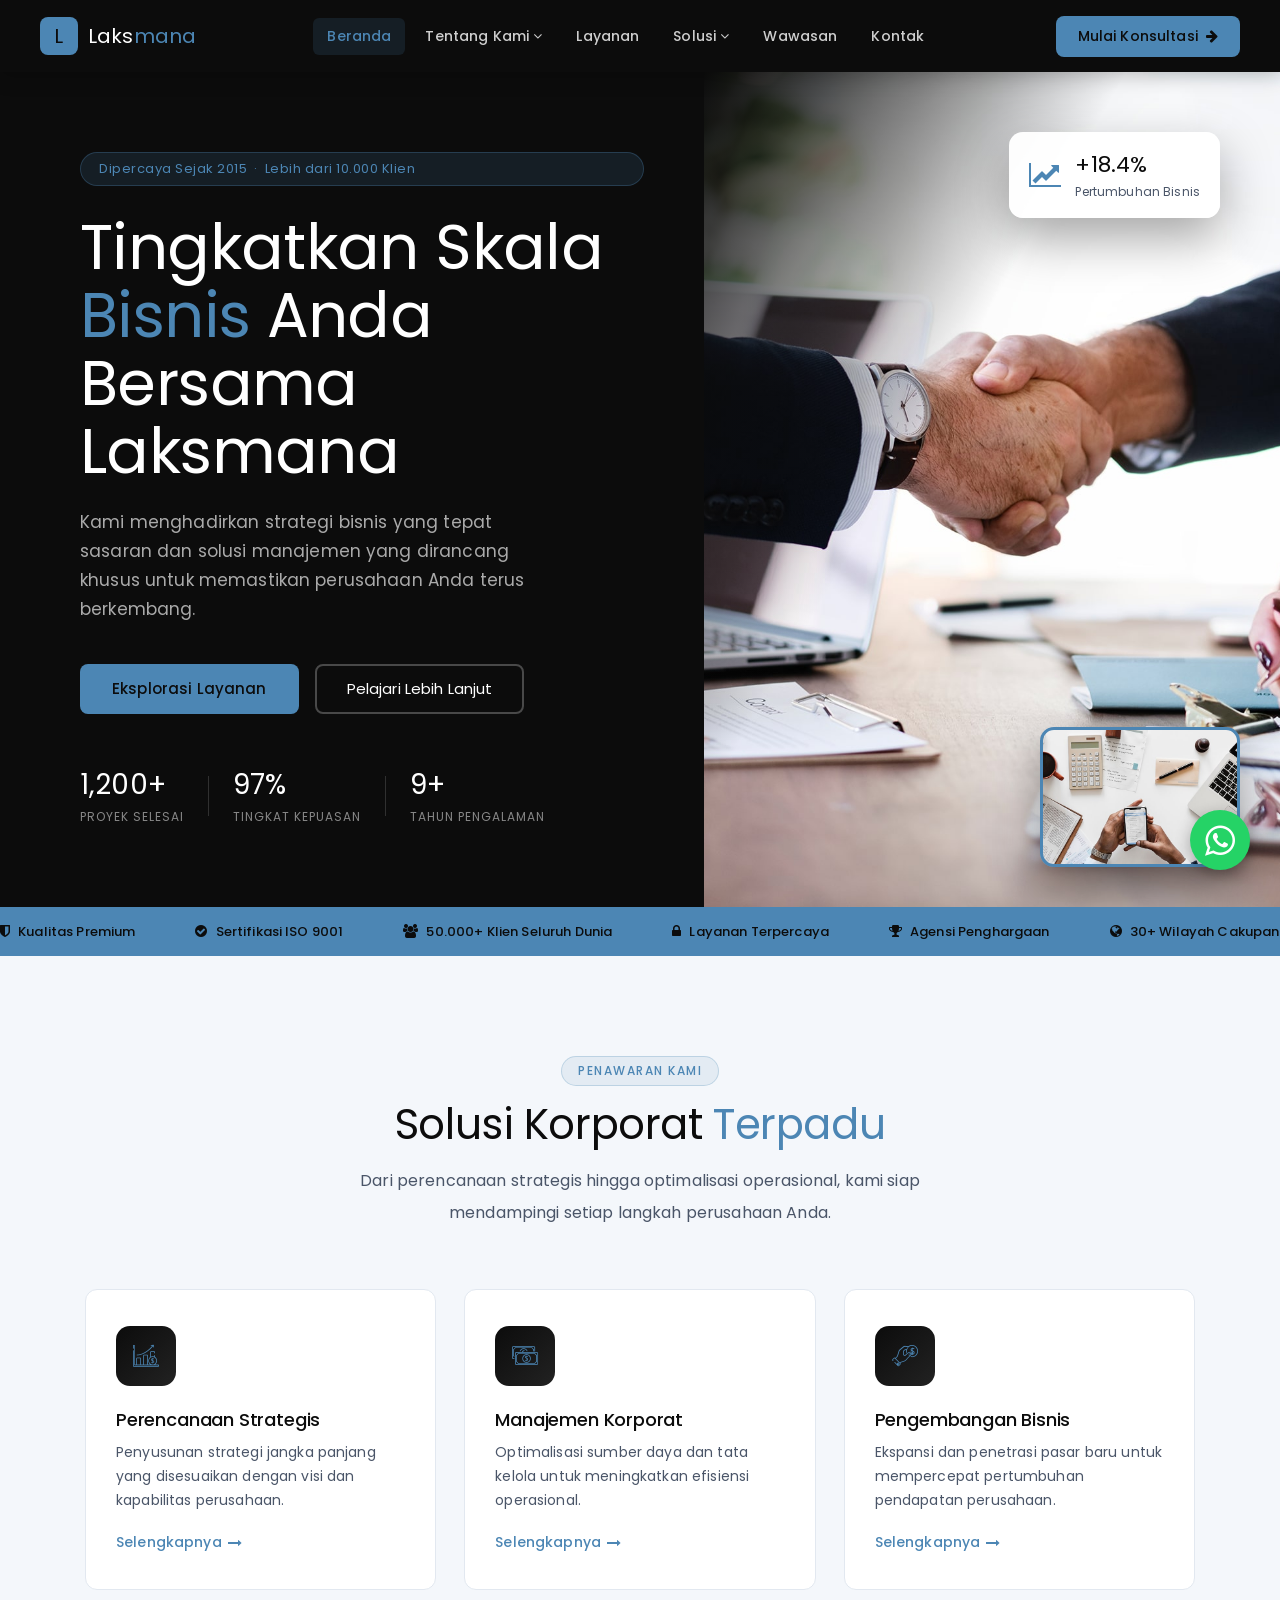
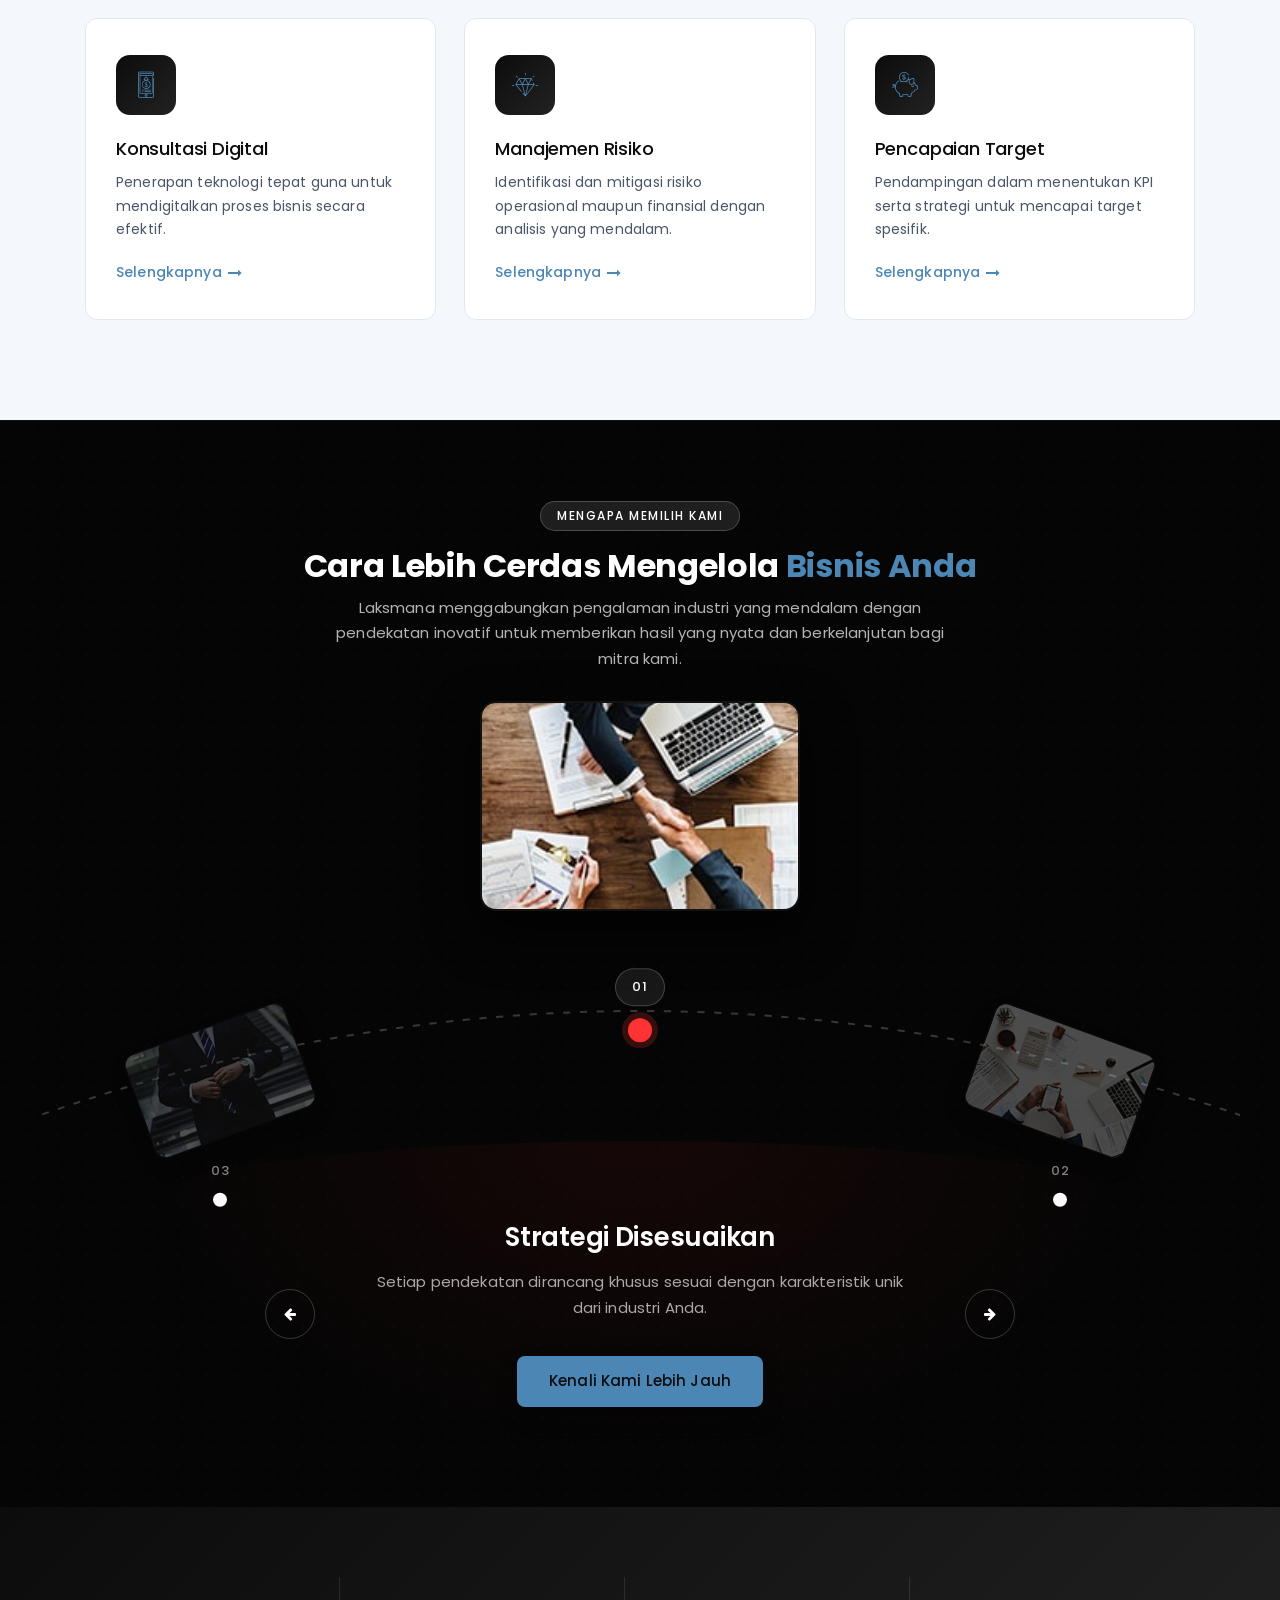
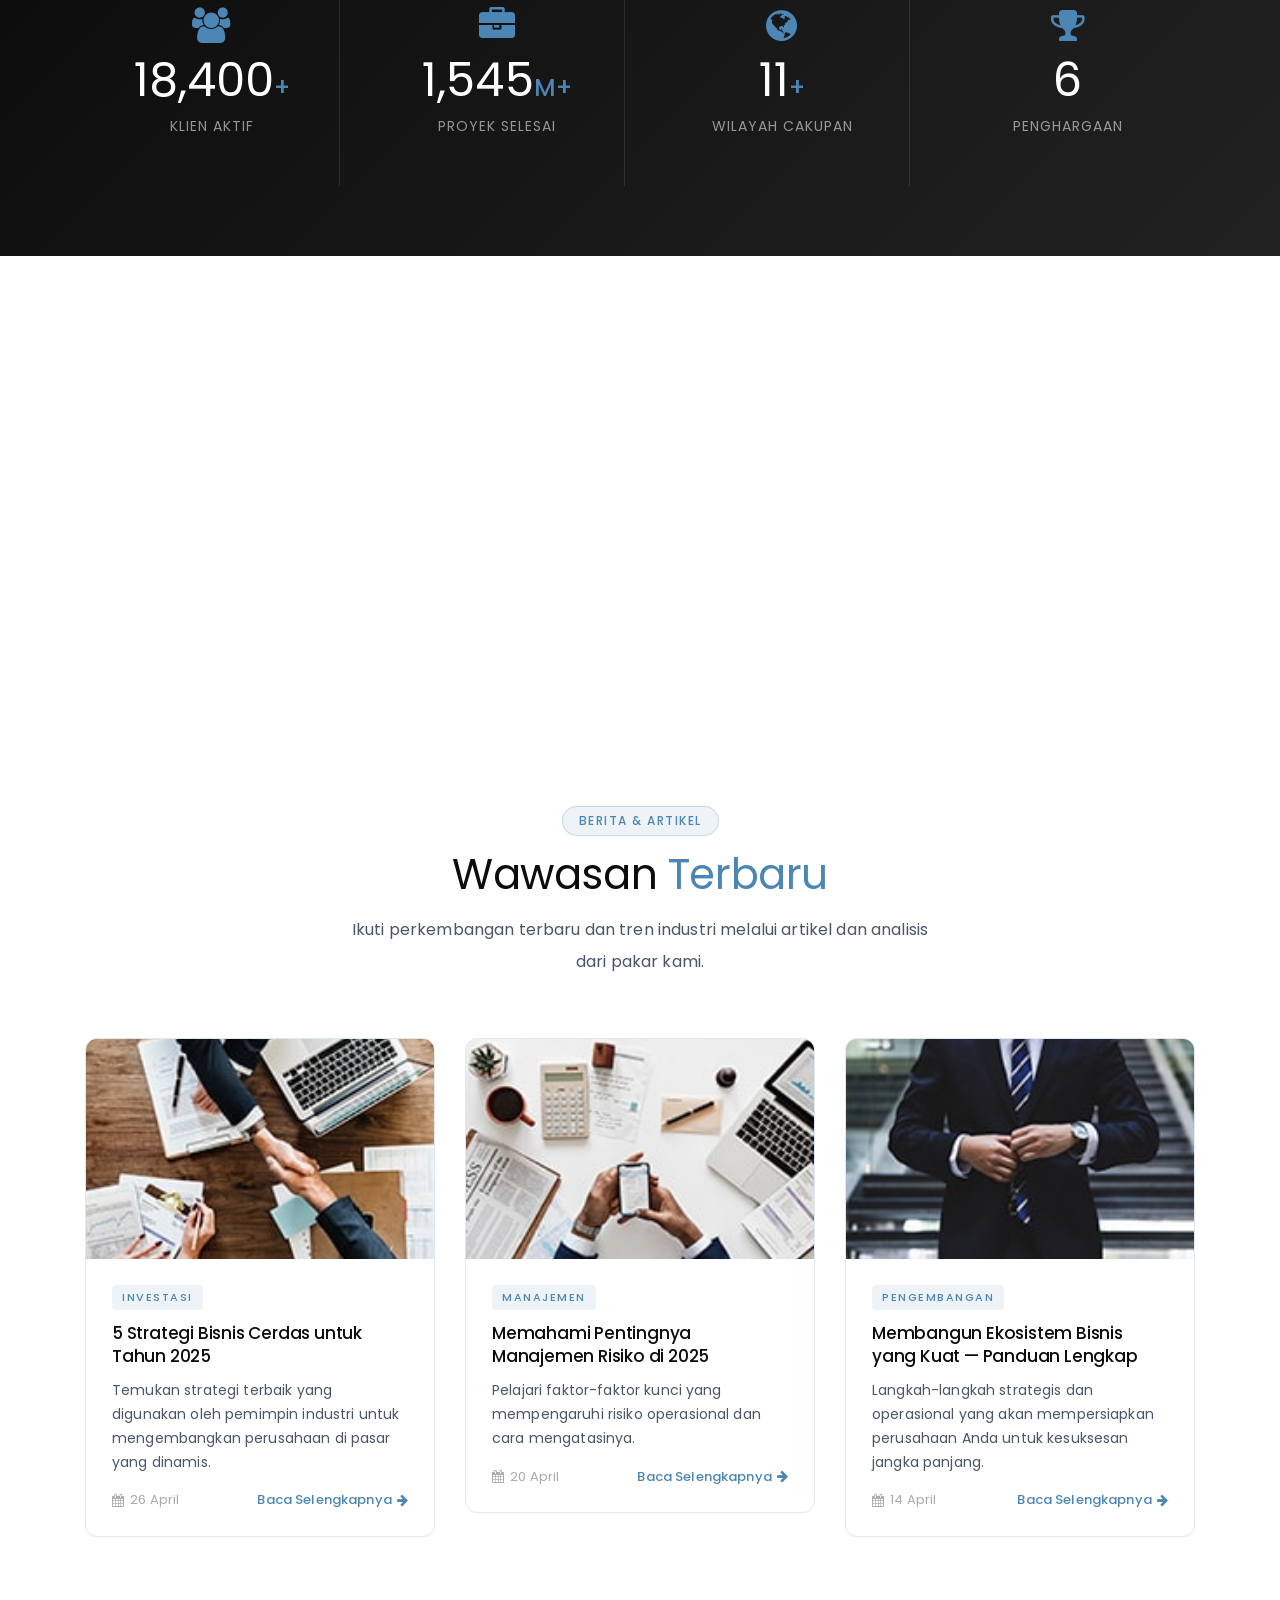
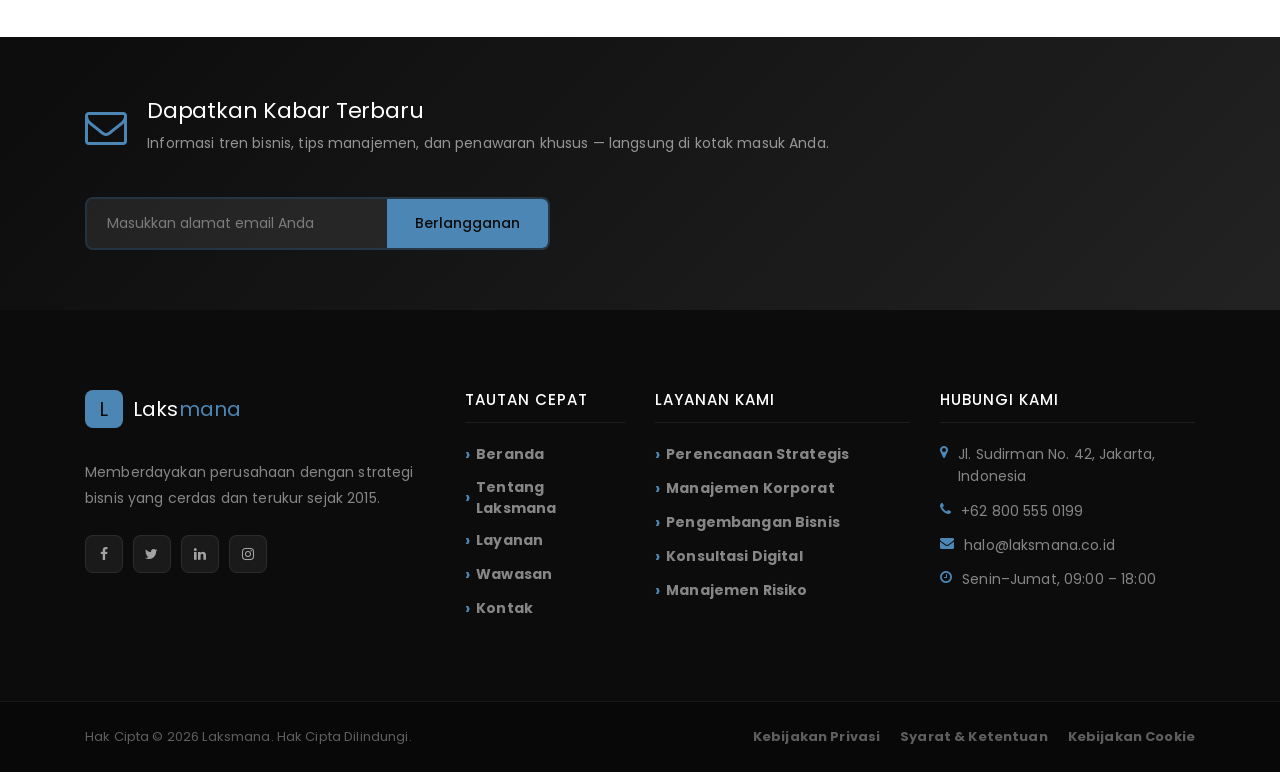
==== index.html @ fe46e4de "Update: Custom Laksmana Preloader" ====
<!DOCTYPE html>
<html lang="en">

<head>
    <meta charset="UTF-8">
    <meta name="description" content="Laksmana - Template HTML Korporat dan Bisnis Premium">
    <meta http-equiv="X-UA-Compatible" content="IE=edge">
    <meta name="viewport" content="width=device-width, initial-scale=1, shrink-to-fit=no">

    <title>Laksmana - Mitra Korporat & Bisnis Anda</title>

    <link rel="icon" href="img/core-img/favicon.ico">
    <link rel="stylesheet" href="style.css">
    <link rel="stylesheet" href="css/custom-override.css">
</head>

<body>
    <!-- Preloader -->
    <div class="preloader d-flex align-items-center justify-content-center">
        <div class="ve-custom-loader">
            <div class="ve-loader-logo">
                <span class="ve-logo-icon">L</span>
                <span class="ve-logo-text">Laks<strong>mana</strong></span>
            </div>
            <div class="ve-loader-spinner"></div>
        </div>
    </div>

    <!-- ===== NALBAR (single dark bar, logo left, nav center, CTA right) ===== -->
    <header class="ve-header" id="ve-sticky">
        <div class="container-fluid ve-nav-wrap">
            <!-- Logo -->
            <div class="ve-logo">
                <a href="index.html">
                    <span class="ve-logo-icon">L</span>
                    <span class="ve-logo-text">Laks<strong>mana</strong></span>
                </a>
            </div>

            <!-- Nav Links -->
            <nav class="ve-nav">
                <ul>
                    <li><a href="index.html" class="active">Beranda</a></li>
                    <li class="has-drop">
                        <a href="tentang.html">Tentang Kami <i class="fa fa-angle-down"></i></a>
                        <ul class="ve-dropdown">
                            <li><a href="#">Proyek</a></li>
                            <li><a href="#">Jasa</a></li>
                        </ul>
                    </li>
                    <li><a href="layanan.html">Layanan</a></li>
                    <li class="has-drop">
                        <a href="#">Solusi <i class="fa fa-angle-down"></i></a>
                        <ul class="ve-dropdown">
                            <li><a href="#">Manajemen Korporat</a></li>
                            <li><a href="#">Pengembangan Bisnis</a></li>
                            <li><a href="#">Konsultasi Digital</a></li>
                            <li><a href="#">Analisis Risiko</a></li>
                        </ul>
                    </li>
                    <li><a href="wawasan.html">Wawasan</a></li>
                    <li><a href="kontak.html">Kontak</a></li>
                </ul>
            </nav>

            <!-- CTA -->
            <div class="ve-nav-cta">
                <a href="kontak.html" class="ve-cta-btn">Mulai Konsultasi <i class="fa fa-arrow-right"></i></a>
            </div>

            <!-- Mobile Toggle -->
            <button class="ve-toggler" id="ve-toggle">
                <span></span><span></span><span></span>
            </button>
        </div>

        <!-- Mobile Menu -->
        <div class="ve-mobile-menu" id="ve-mobile-menu">
            <ul>
                <li><a href="index.html">Beranda</a></li>
                <li><a href="tentang.html">Tentang Kami</a></li>
                <li><a href="layanan.html">Layanan</a></li>
                <li><a href="#">Solusi</a></li>
                <li><a href="wawasan.html">Wawasan</a></li>
                <li><a href="kontak.html">Kontak</a></li>
            </ul>
        </div>
    </header>

    <!-- ===== HERO: Split layout — left text, right image panel ===== -->
    <section class="ve-hero">
        <!-- Left Panel -->
        <div class="ve-hero-left">
            <span class="ve-hero-badge">Dipercaya Sejak 2015 &nbsp;·&nbsp; Lebih dari 10.000 Klien</span>
            <h1>Tingkatkan Skala <span class="ve-highlight">Bisnis</span> Anda<br>Bersama Laksmana</h1>
            <p>Kami menghadirkan strategi bisnis yang tepat sasaran dan solusi manajemen yang dirancang khusus untuk
                memastikan perusahaan Anda terus berkembang.</p>
            <div class="ve-hero-btns">
                <a href="layanan.html" class="ve-btn-primary">Eksplorasi Layanan</a>
                <a href="tentang.html" class="ve-btn-ghost">Pelajari Lebih Lanjut</a>
            </div>
            <!-- Quick Stats Row -->
            <div class="ve-hero-stats">
                <div class="ve-stat">
                    <strong>1,200+</strong>
                    <span>Proyek Selesai</span>
                </div>
                <div class="ve-stat-divider"></div>
                <div class="ve-stat">
                    <strong>97%</strong>
                    <span>Tingkat Kepuasan</span>
                </div>
                <div class="ve-stat-divider"></div>
                <div class="ve-stat">
                    <strong>9+</strong>
                    <span>Tahun Pengalaman</span>
                </div>
            </div>
        </div>
        <!-- Right Panel: overlapping image cards -->
        <div class="ve-hero-right">
            <div class="ve-hero-img-main bg-img" style="background-image:url(img/bg-img/1.jpg);"></div>
            <div class="ve-hero-img-accent bg-img" style="background-image:url(img/bg-img/3.jpg);"></div>
            <!-- Floating card -->
            <div class="ve-float-card">
                <i class="fa fa-line-chart"></i>
                <div>
                    <strong>+18.4%</strong>
                    <span>Pertumbuhan Bisnis</span>
                </div>
            </div>
        </div>
    </section>

    <!-- ===== MARQUEE TRUST BAR ===== -->
    <div class="ve-trust-bar">
        <div class="ve-trust-inner">
            <span><i class="fa fa-shield"></i> Kualitas Premium</span>
            <span><i class="fa fa-check-circle"></i> Sertifikasi ISO 9001</span>
            <span><i class="fa fa-users"></i> 50.000+ Klien Seluruh Dunia</span>
            <span><i class="fa fa-lock"></i> Layanan Terpercaya</span>
            <span><i class="fa fa-trophy"></i> Agensi Penghargaan</span>
            <span><i class="fa fa-globe"></i> 30+ Wilayah Cakupan</span>
            <span><i class="fa fa-shield"></i> Kualitas Premium</span>
            <span><i class="fa fa-check-circle"></i> Sertifikasi ISO 9001</span>
            <span><i class="fa fa-users"></i> 50.000+ Klien Seluruh Dunia</span>
            <span><i class="fa fa-lock"></i> Layanan Terpercaya</span>
        </div>
    </div>

    <!-- ===== SERVICES GRID (new card layout) ===== -->
    <section class="ve-section ve-services-section">
        <div class="container">
            <div class="ve-section-header text-center">
                <span class="ve-section-tag">Penawaran Kami</span>
                <h2>Solusi Korporat <span>Terpadu</span></h2>
                <p>Dari perencanaan strategis hingga optimalisasi operasional, kami siap mendampingi setiap langkah
                    perusahaan Anda.</p>
            </div>
            <div class="ve-services-grid">
                <div class="ve-service-card wow fadeInUp" data-wow-delay="100ms">
                    <div class="ve-service-icon"><i class="icon-profits"></i></div>
                    <h4>Perencanaan Strategis</h4>
                    <p>Penyusunan strategi jangka panjang yang disesuaikan dengan visi dan kapabilitas perusahaan.</p>
                    <a href="layanan.html" class="ve-card-link">Selengkapnya <i class="fa fa-long-arrow-right"></i></a>
                </div>
                <div class="ve-service-card wow fadeInUp" data-wow-delay="200ms">
                    <div class="ve-service-icon"><i class="icon-money-1"></i></div>
                    <h4>Manajemen Korporat</h4>
                    <p>Optimalisasi sumber daya dan tata kelola untuk meningkatkan efisiensi operasional.</p>
                    <a href="layanan.html" class="ve-card-link">Selengkapnya <i class="fa fa-long-arrow-right"></i></a>
                </div>
                <div class="ve-service-card wow fadeInUp" data-wow-delay="300ms">
                    <div class="ve-service-icon"><i class="icon-coin"></i></div>
                    <h4>Pengembangan Bisnis</h4>
                    <p>Ekspansi dan penetrasi pasar baru untuk mempercepat pertumbuhan pendapatan perusahaan.</p>
                    <a href="layanan.html" class="ve-card-link">Selengkapnya <i class="fa fa-long-arrow-right"></i></a>
                </div>
                <div class="ve-service-card wow fadeInUp" data-wow-delay="400ms">
                    <div class="ve-service-icon"><i class="icon-smartphone-1"></i></div>
                    <h4>Konsultasi Digital</h4>
                    <p>Penerapan teknologi tepat guna untuk mendigitalkan proses bisnis secara efektif.</p>
                    <a href="layanan.html" class="ve-card-link">Selengkapnya <i class="fa fa-long-arrow-right"></i></a>
                </div>
                <div class="ve-service-card wow fadeInUp" data-wow-delay="500ms">
                    <div class="ve-service-icon"><i class="icon-diamond"></i></div>
                    <h4>Manajemen Risiko</h4>
                    <p>Identifikasi dan mitigasi risiko operasional maupun finansial dengan analisis yang mendalam.</p>
                    <a href="layanan.html" class="ve-card-link">Selengkapnya <i class="fa fa-long-arrow-right"></i></a>
                </div>
                <div class="ve-service-card wow fadeInUp" data-wow-delay="600ms">
                    <div class="ve-service-icon"><i class="icon-piggy-bank"></i></div>
                    <h4>Pencapaian Target</h4>
                    <p>Pendampingan dalam menentukan KPI serta strategi untuk mencapai target spesifik.</p>
                    <a href="layanan.html" class="ve-card-link">Selengkapnya <i class="fa fa-long-arrow-right"></i></a>
                </div>
            </div>
        </div>
    </section>


    <!-- ===== WHY US (Curved Timeline Carousel) ===== -->
    <section class="ve-whyus-timeline">
        <div class="container text-center" style="position:relative; z-index:20;">
            <span class="ve-section-tag"
                style="background:rgba(255,255,255,0.1); color:#fff; border-color:rgba(255,255,255,0.2);">Mengapa
                Memilih Kami</span>
            <h2 style="color:#fff;">Cara Lebih Cerdas Mengelola <span>Bisnis Anda</span></h2>
            <p
                style="color:rgba(255,255,255,0.7); max-width:650px; margin:0 auto 30px; font-size:15px; line-height:1.7;">
                Laksmana menggabungkan pengalaman industri yang mendalam dengan pendekatan inovatif untuk memberikan
                hasil yang nyata dan berkelanjutan bagi mitra kami.</p>
        </div>

        <div class="ve-ct-wrapper">
            <!-- Main Top Image -->
            <div class="ve-ct-main-img-container">
                <img id="ct-main-image" src="img/bg-img/10.jpg" alt="Active Step">
            </div>

            <!-- Arc and Nodes -->
            <div class="ve-ct-arc-container">
                <svg class="ve-ct-arc-svg" viewBox="0 0 1000 300" preserveAspectRatio="none">
                    <path d="M -100,300 Q 500,0 1100,300" fill="none" stroke="rgba(255,255,255,0.2)" stroke-width="2"
                        stroke-dasharray="6,8" />
                </svg>

                <div class="ve-ct-nodes">
                    <!-- Left Node -->
                    <div class="ve-ct-node" id="ct-node-left" style="left: 15%; top: 85%;">
                        <div class="ve-ct-card slanted-left"><img id="ct-img-left" src="img/bg-img/12.jpg" alt=""></div>
                        <div class="ve-ct-pill">03</div>
                        <div class="ve-ct-dot"></div>
                    </div>
                    <!-- Center Node (Always Active) -->
                    <div class="ve-ct-node active" id="ct-node-center" style="left: 50%; top: 48%;">
                        <div class="ve-ct-pill">01</div>
                        <div class="ve-ct-dot"></div>
                    </div>
                    <!-- Right Node -->
                    <div class="ve-ct-node" id="ct-node-right" style="left: 85%; top: 85%;">
                        <div class="ve-ct-card slanted-right"><img id="ct-img-right" src="img/bg-img/11.jpg" alt="">
                        </div>
                        <div class="ve-ct-pill">02</div>
                        <div class="ve-ct-dot"></div>
                    </div>
                </div>
            </div>

            <!-- Bottom Content (Glowing Area) -->
            <div class="ve-ct-bottom-area">
                <button class="ve-ct-nav prev-btn"><i class="fa fa-arrow-left"></i></button>
                <div class="ve-ct-text-wrap" style="text-align:center;">
                    <div class="ve-ct-text" style="transition: opacity 0.4s ease;">
                        <h3 id="ct-title">Strategi Disesuaikan</h3>
                        <p id="ct-desc">Setiap pendekatan dirancang khusus sesuai dengan karakteristik unik dari
                            industri Anda.</p>
                    </div>
                    <a href="tentang.html" class="ve-btn-primary"
                        style="margin-top:20px; box-shadow: 0 10px 20px rgba(0,0,0,0.3);">Kenali Kami Lebih Jauh</a>
                </div>
                <button class="ve-ct-nav next-btn"><i class="fa fa-arrow-right"></i></button>
            </div>
        </div>
    </section>


    <!-- ===== COUNTERS ===== -->
    <section class="ve-counter-section">
        <div class="container">
            <div class="ve-counter-grid">
                <div class="ve-counter-item wow fadeInUp" data-wow-delay="100ms">
                    <i class="fa fa-users"></i>
                    <strong class="counter" data-count="50000">0</strong><span>+</span>
                    <p>Klien Aktif</p>
                </div>
                <div class="ve-counter-item wow fadeInUp" data-wow-delay="200ms">
                    <i class="fa fa-briefcase"></i>
                    <strong class="counter" data-count="4200">0</strong><span>M+</span>
                    <p>Proyek Selesai</p>
                </div>
                <div class="ve-counter-item wow fadeInUp" data-wow-delay="300ms">
                    <i class="fa fa-globe"></i>
                    <strong class="counter" data-count="30">0</strong><span>+</span>
                    <p>Wilayah Cakupan</p>
                </div>
                <div class="ve-counter-item wow fadeInUp" data-wow-delay="400ms">
                    <i class="fa fa-trophy"></i>
                    <strong class="counter" data-count="18">0</strong><span></span>
                    <p>Penghargaan</p>
                </div>
            </div>
        </div>
    </section>

    <!-- ===== MAP SECTION ===== -->
    <div class="ve-map-area" style="width: 100%; display: block; line-height: 0;">
        <iframe src="https://maps.google.com/maps?q=Batam,+Kota+Batam,+Kepulauan+Riau&t=&z=13&ie=UTF8&iwloc=&output=embed" width="100%" height="450" style="border:0;" allowfullscreen="" loading="lazy"></iframe>
    </div>

    <!-- ===== LATEST INSIGHTS ===== -->
    <section class="ve-section ve-insights-section">
        <div class="container">
            <div class="ve-section-header text-center">
                <span class="ve-section-tag">Berita & Artikel</span>
                <h2>Wawasan <span>Terbaru</span></h2>
                <p>Ikuti perkembangan terbaru dan tren industri melalui artikel dan analisis dari pakar kami.</p>
            </div>
            <div class="row">
                <div class="col-12 col-md-4 wow fadeInUp" data-wow-delay="100ms">
                    <div class="ve-insight-card">
                        <div class="ve-insight-img bg-img" style="background-image:url(img/bg-img/10.jpg);"></div>
                        <div class="ve-insight-body">
                            <span class="ve-insight-cat">Investasi</span>
                            <h5><a href="artikel.html">5 Strategi Bisnis Cerdas untuk Tahun 2025</a></h5>
                            <p>Temukan strategi terbaik yang digunakan oleh pemimpin industri untuk mengembangkan
                                perusahaan di pasar yang dinamis.</p>
                            <div class="ve-insight-meta">
                                <span><i class="fa fa-calendar"></i> 26 April</span>
                                <a href="artikel.html">Baca Selengkapnya <i class="fa fa-arrow-right"></i></a>
                            </div>
                        </div>
                    </div>
                </div>
                <div class="col-12 col-md-4 wow fadeInUp" data-wow-delay="250ms">
                    <div class="ve-insight-card">
                        <div class="ve-insight-img bg-img" style="background-image:url(img/bg-img/11.jpg);"></div>
                        <div class="ve-insight-body">
                            <span class="ve-insight-cat">Manajemen</span>
                            <h5><a href="artikel.html">Memahami Pentingnya Manajemen Risiko di 2025</a></h5>
                            <p>Pelajari faktor-faktor kunci yang mempengaruhi risiko operasional dan cara mengatasinya.
                            </p>
                            <div class="ve-insight-meta">
                                <span><i class="fa fa-calendar"></i> 20 April</span>
                                <a href="artikel.html">Baca Selengkapnya <i class="fa fa-arrow-right"></i></a>
                            </div>
                        </div>
                    </div>
                </div>
                <div class="col-12 col-md-4 wow fadeInUp" data-wow-delay="400ms">
                    <div class="ve-insight-card">
                        <div class="ve-insight-img bg-img" style="background-image:url(img/bg-img/12.jpg);"></div>
                        <div class="ve-insight-body">
                            <span class="ve-insight-cat">Pengembangan</span>
                            <h5><a href="artikel.html">Membangun Ekosistem Bisnis yang Kuat — Panduan Lengkap</a></h5>
                            <p>Langkah-langkah strategis dan operasional yang akan mempersiapkan perusahaan Anda untuk
                                kesuksesan jangka panjang.</p>
                            <div class="ve-insight-meta">
                                <span><i class="fa fa-calendar"></i> 14 April</span>
                                <a href="artikel.html">Baca Selengkapnya <i class="fa fa-arrow-right"></i></a>
                            </div>
                        </div>
                    </div>
                </div>
            </div>
        </div>
    </section>

    <!-- ===== NEWSLETTER ===== -->
    <section class="ve-newsletter-section">
        <div class="container">
            <div class="ve-newsletter-wrap">
                <div class="ve-nl-left">
                    <i class="fa fa-envelope-o"></i>
                    <div>
                        <h3>Dapatkan Kabar Terbaru</h3>
                        <p>Informasi tren bisnis, tips manajemen, dan penawaran khusus — langsung di kotak masuk Anda.
                        </p>
                    </div>
                </div>
                <div class="ve-nl-right">
                    <form class="ve-nl-form" action="#" method="post">
                        <input type="email" placeholder="Masukkan alamat email Anda" required>
                        <button type="submit">Berlangganan</button>
                    </form>
                </div>
            </div>
        </div>
    </section>

    <!-- ===== FOOTER (dark, 4-column) ===== -->
    <footer class="ve-footer">
        <div class="container">
            <div class="row">
                <!-- Col 1: Brand -->
                <div class="col-12 col-sm-6 col-lg-4 mb-50">
                    <div class="ve-footer-brand">
                        <a href="index.html" class="ve-footer-logo">
                            <span class="ve-logo-icon">L</span>
                            <span class="ve-logo-text">Laks<strong>mana</strong></span>
                        </a>
                        <p>Memberdayakan perusahaan dengan strategi bisnis yang cerdas dan terukur sejak 2015.</p>
                        <div class="ve-social">
                            <a href="#"><i class="fa fa-facebook"></i></a>
                            <a href="#"><i class="fa fa-twitter"></i></a>
                            <a href="#"><i class="fa fa-linkedin"></i></a>
                            <a href="#"><i class="fa fa-instagram"></i></a>
                        </div>
                    </div>
                </div>
                <!-- Col 2: Tautan Cepat -->
                <div class="col-12 col-sm-6 col-lg-2 mb-50">
                    <h5 class="ve-footer-title">Tautan Cepat</h5>
                    <ul class="ve-footer-links">
                        <li><a href="index.html">Beranda</a></li>
                        <li><a href="tentang.html">Tentang Laksmana</a></li>
                        <li><a href="layanan.html">Layanan</a></li>
                        <li><a href="wawasan.html">Wawasan</a></li>
                        <li><a href="kontak.html">Kontak</a></li>
                    </ul>
                </div>
                <!-- Col 3: Services -->
                <div class="col-12 col-sm-6 col-lg-3 mb-50">
                    <h5 class="ve-footer-title">Layanan Kami</h5>
                    <ul class="ve-footer-links">
                        <li><a href="#">Perencanaan Strategis</a></li>
                        <li><a href="#">Manajemen Korporat</a></li>
                        <li><a href="#">Pengembangan Bisnis</a></li>
                        <li><a href="#">Konsultasi Digital</a></li>
                        <li><a href="#">Manajemen Risiko</a></li>
                    </ul>
                </div>
                <!-- Col 4: Contact -->
                <div class="col-12 col-sm-6 col-lg-3 mb-50">
                    <h5 class="ve-footer-title">Hubungi Kami</h5>
                    <ul class="ve-footer-contact">
                        <li><i class="fa fa-map-marker"></i> Jl. Sudirman No. 42, Jakarta, Indonesia</li>
                        <li><i class="fa fa-phone"></i> +62 800 555 0199</li>
                        <li><i class="fa fa-envelope"></i> halo@laksmana.co.id</li>
                        <li><i class="fa fa-clock-o"></i> Senin–Jumat, 09:00 – 18:00</li>
                    </ul>
                </div>
            </div>
        </div>

        <!-- Footer Bottom Bar -->
        <div class="ve-footer-bottom">
            <div class="container">
                <div class="ve-footer-bottom-inner">
                    <p>Hak Cipta &copy;
                        <script>document.write(new Date().getFullYear());</script> Laksmana. Hak Cipta Dilindungi.
                    </p>
                    <ul>
                        <li><a href="#">Kebijakan Privasi</a></li>
                        <li><a href="#">Syarat & Ketentuan</a></li>
                        <li><a href="#">Kebijakan Cookie</a></li>
                    </ul>
                </div>
            </div>
        </div>
    </footer>

    <!-- Scripts -->
    <script src="js/jquery/jquery-2.2.4.min.js"></script>
    <script src="js/bootstrap/popper.min.js"></script>
    <script src="js/bootstrap/bootstrap.min.js"></script>
    <script src="js/plugins/plugins.js"></script>
    <script src="js/active.js"></script>
    <script src="js/vaultedge.js"></script>

    <script>
        $(document).ready(function () {
            const ctItems = [
                { id: "01", title: "Strategi Disesuaikan", desc: "Setiap pendekatan dirancang khusus sesuai dengan karakteristik unik dari industri Anda.", img: "img/bg-img/10.jpg" },
                { id: "02", title: "Proses Transparan", desc: "Komunikasi yang jelas dan terbuka di setiap fase kolaborasi, tanpa biaya tersembunyi.", img: "img/bg-img/11.jpg" },
                { id: "03", title: "Dukungan Profesional", desc: "Tim ahli kami selalu siap memberikan masukan strategis kapan pun Anda butuhkan.", img: "img/bg-img/12.jpg" }
            ];

            let ctCurrent = 0;

            function updateCT() {
                let leftIndex = (ctCurrent - 1 + ctItems.length) % ctItems.length;
                let rightIndex = (ctCurrent + 1) % ctItems.length;

                $('#ct-main-image, #ct-img-left, #ct-img-right, .ve-ct-text').css('opacity', 0);

                setTimeout(() => {
                    $('#ct-main-image').attr('src', ctItems[ctCurrent].img);
                    $('#ct-img-left').attr('src', ctItems[leftIndex].img);
                    $('#ct-img-right').attr('src', ctItems[rightIndex].img);

                    $('#ct-node-left .ve-ct-pill').text(ctItems[leftIndex].id);
                    $('#ct-node-center .ve-ct-pill').text(ctItems[ctCurrent].id);
                    $('#ct-node-right .ve-ct-pill').text(ctItems[rightIndex].id);

                    $('#ct-title').text(ctItems[ctCurrent].title);
                    $('#ct-desc').text(ctItems[ctCurrent].desc);

                    $('#ct-main-image, #ct-img-left, #ct-img-right, .ve-ct-text').css('opacity', 1);
                }, 300);
            }

            $('.prev-btn').click(function () {
                ctCurrent = (ctCurrent - 1 + ctItems.length) % ctItems.length;
                updateCT();
            });

            $('.next-btn').click(function () {
                ctCurrent = (ctCurrent + 1) % ctItems.length;
                updateCT();
            });

            // Initialize
            $('#ct-main-image, #ct-img-left, #ct-img-right').css('transition', 'opacity 0.3s ease');
            updateCT();
        });
    </script>

    <!-- Floating WA -->
    <a href="https://wa.me/" class="floating-wa" target="_blank" title="WhatsApp Kami">
        <i class="fa fa-whatsapp"></i>
    </a>

</body>

</html>
---- style.css ----
/* [Core Stylesheet - 1.0] */
/* :: 1.0 Import Fonts */
@import url("https://fonts.googleapis.com/css2?family=Raleway:wght@300;400;500;600;700&family=Source+Sans+3:wght@300;400;600;700&display=swap");
/* :: 2.0 Import All CSS */
@import url(css/bootstrap.min.css);
@import url(css/classy-nav.css);
@import url(css/owl.carousel.min.css);
@import url(css/animate.css);
@import url(css/font-awesome.min.css);
@import url(css/credit-icon.css);
/* :: 3.0 Base CSS */
* {
  margin: 0;
  padding: 0; }

body {
  font-family: "Source Sans 3", sans-serif;
  font-size: 14px; }

h1,
h2,
h3,
h4,
h5,
h6 {
  font-family: "Raleway", sans-serif;
  color: #000000;
  line-height: 1.3;
  font-weight: 700; }

p {
  color: #838383;
  font-size: 15px;
  line-height: 2;
  font-weight: 400; }

a,
a:hover,
a:focus {
  -webkit-transition-duration: 500ms;
  transition-duration: 500ms;
  text-decoration: none;
  outline: 0 solid transparent;
  color: #000000;
  font-weight: 700;
  font-size: 16px; }

ul,
ol {
  margin: 0; }
  ul li,
  ol li {
    list-style: none; }

img {
  height: auto;
  max-width: 100%; }

/* :: 3.1.0 Spacing */
.mt-15 {
  margin-top: 15px !important; }

.mt-30 {
  margin-top: 30px !important; }

.mt-50 {
  margin-top: 50px !important; }

.mt-70 {
  margin-top: 70px !important; }

.mt-100 {
  margin-top: 100px !important; }

.mb-15 {
  margin-bottom: 15px !important; }

.mb-30 {
  margin-bottom: 30px !important; }

.mb-50 {
  margin-bottom: 50px !important; }

.mb-70 {
  margin-bottom: 70px !important; }

.mb-100 {
  margin-bottom: 100px !important; }

.ml-15 {
  margin-left: 15px !important; }

.ml-30 {
  margin-left: 30px !important; }

.ml-50 {
  margin-left: 50px !important; }

.mr-15 {
  margin-right: 15px !important; }

.mr-30 {
  margin-right: 30px !important; }

.mr-50 {
  margin-right: 50px !important; }

/* :: 3.2.0 Height */
.height-400 {
  height: 400px !important; }

.height-500 {
  height: 500px !important; }

.height-600 {
  height: 600px !important; }

.height-700 {
  height: 700px !important; }

.height-800 {
  height: 800px !important; }

/* :: 3.3.0 Section Padding */
.section-padding-100 {
  padding-top: 100px;
  padding-bottom: 100px; }

.section-padding-100-0 {
  padding-top: 100px;
  padding-bottom: 0; }

.section-padding-0-100 {
  padding-top: 0;
  padding-bottom: 100px; }

.section-padding-100-70 {
  padding-top: 100px;
  padding-bottom: 70px; }

/* :: 3.4.0 Preloader */
.preloader {
  background-color: #1b3a6b;
  width: 100%;
  height: 100%;
  position: fixed;
  top: 0;
  left: 0;
  right: 0;
  z-index: 99999; }
  .preloader .lds-ellipsis {
    display: inline-block;
    position: relative;
    width: 64px;
    height: 64px; }
    .preloader .lds-ellipsis div {
      position: absolute;
      top: 27px;
      width: 11px;
      height: 11px;
      border-radius: 50%;
      background: #0e9c7f;
      animation-timing-function: cubic-bezier(0, 1, 1, 0); }
      .preloader .lds-ellipsis div:nth-child(1) {
        left: 6px;
        -webkit-animation: lds-ellipsis1 0.6s infinite;
        animation: lds-ellipsis1 0.6s infinite; }
      .preloader .lds-ellipsis div:nth-child(2) {
        left: 6px;
        -webkit-animation: lds-ellipsis2 0.6s infinite;
        animation: lds-ellipsis2 0.6s infinite; }
      .preloader .lds-ellipsis div:nth-child(3) {
        left: 26px;
        -webkit-animation: lds-ellipsis2 0.6s infinite;
        animation: lds-ellipsis2 0.6s infinite; }
      .preloader .lds-ellipsis div:nth-child(4) {
        left: 45px;
        -webkit-animation: lds-ellipsis3 0.6s infinite;
        animation: lds-ellipsis3 0.6s infinite; }

@-webkit-keyframes lds-ellipsis1 {
  0% {
    -webkit-transform: scale(0);
    transform: scale(0); }
  100% {
    -webkit-transform: scale(1);
    transform: scale(1); } }
@keyframes lds-ellipsis1 {
  0% {
    -webkit-transform: scale(0);
    transform: scale(0); }
  100% {
    -webkit-transform: scale(1);
    transform: scale(1); } }
@-webkit-keyframes lds-ellipsis3 {
  0% {
    -webkit-transform: scale(1);
    transform: scale(1); }
  100% {
    -webkit-transform: scale(0);
    transform: scale(0); } }
@keyframes lds-ellipsis3 {
  0% {
    -webkit-transform: scale(1);
    transform: scale(1); }
  100% {
    -webkit-transform: scale(0);
    transform: scale(0); } }
@-webkit-keyframes lds-ellipsis2 {
  0% {
    -webkit-transform: translate(0, 0);
    transform: translate(0, 0); }
  100% {
    -webkit-transform: translate(19px, 0);
    transform: translate(19px, 0); } }
@keyframes lds-ellipsis2 {
  0% {
    -webkit-transform: translate(0, 0);
    transform: translate(0, 0); }
  100% {
    -webkit-transform: translate(19px, 0);
    transform: translate(19px, 0); } }
/* :: 3.5.0 Miscellaneous */
.jarallax {
  position: relative;
  z-index: 0; }

.jarallax > .jarallax-img {
  position: absolute;
  object-fit: cover;
  font-family: 'object-fit: cover;';
  top: 0;
  left: 0;
  width: 100%;
  height: 100%;
  z-index: -1; }

.section-heading {
  position: relative;
  z-index: 1;
  margin-bottom: 30px; }
  .section-heading .line {
    width: 25px;
    height: 5px;
    border-radius: 3px;
    background-color: #0e9c7f;
    margin-bottom: 20px; }
  .section-heading p {
    font-size: 12px;
    margin-bottom: 0;
    letter-spacing: 2px;
    color: #a5a5a5;
    text-transform: uppercase; }
  .section-heading h2 {
    font-size: 36px;
    color: #212121;
    font-weight: 700;
    margin-bottom: 0; }
    @media only screen and (min-width: 992px) and (max-width: 1199px) {
      .section-heading h2 {
        font-size: 28px; } }
    @media only screen and (min-width: 768px) and (max-width: 991px) {
      .section-heading h2 {
        font-size: 24px; } }
    @media only screen and (max-width: 767px) {
      .section-heading h2 {
        font-size: 24px; } }
  .section-heading.white .line {
    background-color: #ffffff; }
  .section-heading.white p,
  .section-heading.white h2 {
    color: #ffffff; }
  .section-heading.text-center .line {
    margin-left: auto;
    margin-right: auto; }

.box-shadow {
  position: relative;
  z-index: 1; }
  .box-shadow:hover {
    box-shadow: 0 0 24px rgba(0, 0, 0, 0.2); }

.tooltip-inner {
  background-color: #0e9c7f;
  box-shadow: 0 0 24px rgba(0, 0, 0, 0.2); }

.tooltip .arrow::before {
  border-bottom-color: #0e9c7f; }

.bg-img {
  background-position: center center;
  background-size: cover;
  background-repeat: no-repeat; }

.bg-white {
  background-color: #ffffff !important; }

.bg-dark {
  background-color: #000000 !important; }

.bg-transparent {
  background-color: transparent !important; }

.bg-gray {
  background-color: #f5f7fa; }

.font-bold {
  font-weight: 700; }

.font-light {
  font-weight: 300; }

.bg-overlay {
  position: relative;
  z-index: 2;
  background-position: center center;
  background-size: cover; }
  .bg-overlay::after {
    background-color: rgba(0, 0, 0, 0.61);
    position: absolute;
    z-index: -1;
    top: 0;
    left: 0;
    width: 100%;
    height: 100%;
    content: ""; }

.bg-fixed {
  background-attachment: fixed !important; }

/* :: 3.6.0 ScrollUp */
#scrollUp {
  background-color: #1b3a6b;
  border-radius: 5px 0 0 5px;
  bottom: 70px;
  color: #ffffff;
  font-size: 10px;
  padding: 12px 0;
  height: 60px;
  line-height: 1.5;
  right: 0;
  text-align: center;
  width: 35px;
  -webkit-transition-duration: 500ms;
  transition-duration: 500ms;
  font-weight: 700;
  box-shadow: 0 1px 5px 2px rgba(0, 0, 0, 0.15);
  text-transform: uppercase; }
  #scrollUp i {
    font-size: 18px;
    display: block; }
  #scrollUp:hover {
    background-color: #0e9c7f;
    color: #ffffff; }

/* :: 3.7.0 Credit Button */
.credit-btn {
  -webkit-transition-duration: 500ms;
  transition-duration: 500ms;
  background-color: #0e9c7f;
  position: relative;
  z-index: 1;
  display: inline-block;
  min-width: 175px;
  height: 48px;
  color: #ffffff;
  border-radius: 5px;
  padding: 0 30px;
  font-size: 14px;
  line-height: 48px;
  font-weight: 700;
  text-transform: uppercase; }
  .credit-btn:hover, .credit-btn:focus {
    font-size: 14px;
    font-weight: 700;
    background-color: #1b3a6b;
    color: #ffffff; }
  .credit-btn.btn-2 {
    background-color: #1b3a6b;
    color: #ffffff; }
    .credit-btn.btn-2:hover, .credit-btn.btn-2:focus {
      background-color: #0e9c7f;
      color: #ffffff; }
  .credit-btn.btn-3 {
    background-color: transparent;
    color: #1b3a6b;
    border: 2px solid #1b3a6b;
    line-height: 44px; }
    .credit-btn.btn-3:hover, .credit-btn.btn-3:focus {
      border: 2px solid #1b3a6b;
      background-color: #1b3a6b;
      color: #ffffff; }

/* :: 4.0 Header Area CSS */
.header-area {
  position: relative;
  z-index: 1000;
  width: 100%; }
  .header-area .top-header-area {
    position: relative;
    z-index: 1;
    width: 100%;
    height: 80px;
    background-color: #eef1f7; }
    .header-area .top-header-area .top-contact-info {
      position: relative;
      z-index: 1; }
      .header-area .top-header-area .top-contact-info a {
        display: inline-block;
        color: #838383;
        font-size: 14px;
        margin-bottom: 0;
        display: -webkit-box;
        display: -ms-flexbox;
        display: flex;
        -webkit-box-align: center;
        -ms-flex-align: center;
        -ms-grid-row-align: center;
        align-items: center;
        font-weight: 600; }
        .header-area .top-header-area .top-contact-info a img {
          margin-right: 10px; }
        @media only screen and (max-width: 767px) {
          .header-area .top-header-area .top-contact-info a span {
            display: none; } }
        .header-area .top-header-area .top-contact-info a:first-child {
          margin-right: 30px; }
        .header-area .top-header-area .top-contact-info a:hover, .header-area .top-header-area .top-contact-info a:focus {
          color: #1b3a6b; }
        @media only screen and (min-width: 768px) and (max-width: 991px) {
          .header-area .top-header-area .top-contact-info a {
            font-size: 13px; } }
  .header-area .credit-main-menu {
    position: relative;
    width: 100%;
    z-index: 1;
    background-color: #0e9c7f; }
    .header-area .credit-main-menu::after {
      width: 50%;
      height: 100%;
      background-color: #1b3a6b;
      position: absolute;
      top: 0;
      left: 0;
      content: '';
      z-index: 1; }
    .header-area .credit-main-menu .classy-nav-container {
      background-color: transparent; }
    .header-area .credit-main-menu .classy-navbar {
      height: 85px;
      padding: 0;
      background-color: #1b3a6b; }
      @media only screen and (max-width: 767px) {
        .header-area .credit-main-menu .classy-navbar {
          height: 70px; } }
      .header-area .credit-main-menu .classy-navbar .classynav ul li a {
        font-weight: 600;
        text-transform: capitalize;
        font-size: 15px;
        padding: 0 15px;
        color: #ffffff; }
        .header-area .credit-main-menu .classy-navbar .classynav ul li a:hover, .header-area .credit-main-menu .classy-navbar .classynav ul li a:focus {
          color: #0e9c7f; }
        @media only screen and (min-width: 992px) and (max-width: 1199px) {
          .header-area .credit-main-menu .classy-navbar .classynav ul li a {
            font-size: 14px; } }
        @media only screen and (min-width: 768px) and (max-width: 991px) {
          .header-area .credit-main-menu .classy-navbar .classynav ul li a {
            color: #1b3a6b; } }
        @media only screen and (max-width: 767px) {
          .header-area .credit-main-menu .classy-navbar .classynav ul li a {
            color: #1b3a6b; } }
      .header-area .credit-main-menu .classy-navbar .classynav > ul > li:first-child a {
        padding-left: 0; }
        @media only screen and (min-width: 768px) and (max-width: 991px) {
          .header-area .credit-main-menu .classy-navbar .classynav > ul > li:first-child a {
            padding-left: 15px; } }
        @media only screen and (max-width: 767px) {
          .header-area .credit-main-menu .classy-navbar .classynav > ul > li:first-child a {
            padding-left: 15px; } }
      .header-area .credit-main-menu .classy-navbar .classynav ul li.megamenu-item > a::after,
      .header-area .credit-main-menu .classy-navbar .classynav ul li.has-down > a::after {
        color: #ffffff; }
        @media only screen and (min-width: 768px) and (max-width: 991px) {
          .header-area .credit-main-menu .classy-navbar .classynav ul li.megamenu-item > a::after,
          .header-area .credit-main-menu .classy-navbar .classynav ul li.has-down > a::after {
            color: #1b3a6b; } }
        @media only screen and (max-width: 767px) {
          .header-area .credit-main-menu .classy-navbar .classynav ul li.megamenu-item > a::after,
          .header-area .credit-main-menu .classy-navbar .classynav ul li.has-down > a::after {
            color: #1b3a6b; } }
      .header-area .credit-main-menu .classy-navbar .classynav ul li ul li a {
        color: #1b3a6b;
        font-size: 14px; }
      .header-area .credit-main-menu .classy-navbar .contact {
        position: relative;
        z-index: 1;
        padding-left: 50px;
        height: 100%;
        overflow-y: hidden;
        overflow-x: hidden; }
        .header-area .credit-main-menu .classy-navbar .contact::before {
          width: 100%;
          height: 200%;
          content: '';
          position: absolute;
          top: 42%;
          left: 0;
          z-index: -1;
          background-color: #0e9c7f;
          -webkit-transform: rotate(30deg);
          transform: rotate(30deg); }
        .header-area .credit-main-menu .classy-navbar .contact::after {
          width: 1000%;
          height: 100%;
          content: '';
          position: absolute;
          top: 0;
          left: 62px;
          z-index: -1;
          background-color: #0e9c7f; }
        .header-area .credit-main-menu .classy-navbar .contact a {
          display: inline-block;
          font-size: 24px;
          color: #1b3a6b;
          font-weight: 700;
          line-height: 85px; }
          .header-area .credit-main-menu .classy-navbar .contact a:hover {
            color: #ffffff; }
          @media only screen and (min-width: 992px) and (max-width: 1199px) {
            .header-area .credit-main-menu .classy-navbar .contact a {
              font-size: 20px; } }
          @media only screen and (min-width: 768px) and (max-width: 991px) {
            .header-area .credit-main-menu .classy-navbar .contact a {
              font-size: 18px; } }
          @media only screen and (max-width: 767px) {
            .header-area .credit-main-menu .classy-navbar .contact a {
              font-size: 14px;
              line-height: 70px; } }
  .header-area .is-sticky .credit-main-menu {
    box-shadow: 0 7px 40px 0 rgba(0, 0, 0, 0.3); }

/* :: 5.0 Hero Area CSS */
.hero-area {
  position: relative;
  z-index: 1; }
  .hero-area .owl-dots {
    display: -webkit-box;
    display: -ms-flexbox;
    display: flex;
    -webkit-box-pack: center;
    -ms-flex-pack: center;
    justify-content: center;
    position: absolute;
    width: 100%;
    z-index: 100;
    bottom: 30px;
    left: 0;
    right: 0; }
    .hero-area .owl-dots .owl-dot {
      width: 8px;
      height: 8px;
      background-color: #d2d2d2;
      border-radius: 50%;
      margin: 0 6px; }
      .hero-area .owl-dots .owl-dot.active {
        background-color: #0e9c7f; }
  .hero-area .owl-prev,
  .hero-area .owl-next {
    position: absolute;
    width: 46px;
    height: 46px;
    border-radius: 50%;
    top: 50%;
    margin-top: -23px;
    font-size: 18px;
    color: #ffffff;
    background-color: #1b3a6b;
    left: 20px;
    text-align: center;
    -webkit-transition-duration: 500ms;
    transition-duration: 500ms;
    line-height: 46px;
    opacity: 0;
    visibility: hidden; }
    @media only screen and (max-width: 767px) {
      .hero-area .owl-prev,
      .hero-area .owl-next {
        left: 10px; } }
    .hero-area .owl-prev:hover,
    .hero-area .owl-next:hover {
      background-color: #0e9c7f;
      color: #ffffff; }
  .hero-area .owl-next {
    left: auto;
    right: 20px; }
    @media only screen and (max-width: 767px) {
      .hero-area .owl-next {
        right: 10px; } }
  .hero-area:hover .owl-next,
  .hero-area:hover .owl-prev {
    opacity: 1;
    visibility: visible; }

.single-slide {
  position: relative;
  z-index: 99;
  width: 100%;
  height: 760px;
  background-color: #ffffff;
  overflow: hidden; }
  @media only screen and (min-width: 992px) and (max-width: 1199px) {
    .single-slide {
      height: 600px; } }
  @media only screen and (min-width: 768px) and (max-width: 991px) {
    .single-slide {
      height: 600px; } }
  @media only screen and (max-width: 767px) {
    .single-slide {
      height: 600px; } }
  .single-slide .slide-bg-img {
    position: absolute;
    width: 100%;
    height: 100%;
    z-index: -12;
    top: 0;
    left: 0;
    right: 0;
    bottom: 0;
    -webkit-animation: slide-bg linear 10000ms infinite;
    animation: slide-bg linear 10000ms infinite; }
  .single-slide .slide-du-indicator {
    position: absolute;
    z-index: 10;
    width: 0;
    height: 2px;
    background-color: #0e9c7f;
    left: 0;
    bottom: 0;
    -webkit-animation: slide-du-indicator linear 10000ms infinite;
    animation: slide-du-indicator linear 10000ms infinite; }
  .single-slide .welcome-text {
    position: relative;
    z-index: 1; }
    .single-slide .welcome-text h6 {
      font-size: 18px;
      font-weight: 400;
      color: #ffffff;
      margin-bottom: 15px; }
    .single-slide .welcome-text h2 {
      font-size: 70px;
      color: #ffffff;
      font-weight: 600;
      margin-bottom: 10px;
      text-transform: uppercase; }
      .single-slide .welcome-text h2 span {
        color: #0e9c7f; }
      @media only screen and (min-width: 992px) and (max-width: 1199px) {
        .single-slide .welcome-text h2 {
          font-size: 48px; } }
      @media only screen and (min-width: 768px) and (max-width: 991px) {
        .single-slide .welcome-text h2 {
          font-size: 42px; } }
      @media only screen and (max-width: 767px) {
        .single-slide .welcome-text h2 {
          font-size: 24px; } }
    .single-slide .welcome-text p {
      font-size: 16px;
      color: #ffffff; }

@-webkit-keyframes slide-du-indicator {
  0% {
    width: 0; }
  100% {
    width: 100%; } }
@keyframes slide-du-indicator {
  0% {
    width: 0; }
  100% {
    width: 100%; } }
@-webkit-keyframes slide-bg {
  0% {
    -webkit-transform: scale(1.3);
    transform: scale(1.3); }
  100% {
    -webkit-transform: scale(1);
    transform: scale(1); } }
@keyframes slide-bg {
  0% {
    -webkit-transform: scale(1.3);
    transform: scale(1.3); }
  100% {
    -webkit-transform: scale(1);
    transform: scale(1); } }
/* :: 6.0 Features Area CSS */
.single-features-area {
  position: relative;
  z-index: 1; }
  .single-features-area h6 {
    font-size: 18px;
    color: #6e6e6e;
    margin-bottom: 0;
    font-family: "Source Sans 3", sans-serif;
    font-weight: 600;
    line-height: 1.8; }
  .single-features-area img {
    margin-bottom: 15px; }
  .single-features-area h5 {
    font-size: 18px;
    margin-bottom: 0;
    -webkit-transition-duration: 500ms;
    transition-duration: 500ms; }
    @media only screen and (min-width: 992px) and (max-width: 1199px) {
      .single-features-area h5 {
        font-size: 15px; } }
  .single-features-area:hover h5 {
    color: #0e9c7f; }

/* :: 7.0 Special Feature CSS */
.special-feature-area {
  position: relative;
  z-index: 1; }
  .special-feature-area .special-feature-content {
    -webkit-box-flex: 0;
    -ms-flex: 0 0 50%;
    flex: 0 0 50%;
    max-width: 50%;
    width: 50%;
    background-color: #0e9c7f; }
    @media only screen and (max-width: 767px) {
      .special-feature-area .special-feature-content {
        -webkit-box-flex: 0;
        -ms-flex: 0 0 100%;
        flex: 0 0 100%;
        max-width: 100%;
        width: 100%; } }
    .special-feature-area .special-feature-content .feature-text {
      position: relative;
      z-index: 1;
      max-width: 555px;
      margin-left: auto;
      padding-right: 70px; }
      .special-feature-area .special-feature-content .feature-text h6 {
        color: #ffffff;
        line-height: 1.7;
        margin-bottom: 50px;
        font-weight: 600; }
        @media only screen and (min-width: 768px) and (max-width: 991px) {
          .special-feature-area .special-feature-content .feature-text h6 {
            font-size: 14px; } }
        @media only screen and (max-width: 767px) {
          .special-feature-area .special-feature-content .feature-text h6 {
            font-size: 14px; } }
      @media only screen and (min-width: 992px) and (max-width: 1199px) {
        .special-feature-area .special-feature-content .feature-text {
          max-width: 465px;
          padding-right: 40px; } }
      @media only screen and (min-width: 768px) and (max-width: 991px) {
        .special-feature-area .special-feature-content .feature-text {
          max-width: 350px;
          padding-right: 20px; } }
      @media only screen and (max-width: 767px) {
        .special-feature-area .special-feature-content .feature-text {
          max-width: 100%;
          padding-right: 15px;
          padding-left: 15px; } }
  .special-feature-area .special-feature-thumbnail {
    -webkit-box-flex: 0;
    -ms-flex: 0 0 50%;
    flex: 0 0 50%;
    max-width: 50%;
    width: 50%; }
    @media only screen and (max-width: 767px) {
      .special-feature-area .special-feature-thumbnail {
        -webkit-box-flex: 0;
        -ms-flex: 0 0 100%;
        flex: 0 0 100%;
        max-width: 100%;
        width: 100%;
        height: 250px; } }
  .special-feature-area.style-2 .special-feature-content {
    background-color: #1b3a6b; }
    .special-feature-area.style-2 .special-feature-content .feature-text {
      margin-left: 0;
      margin-right: auto;
      padding-right: 0;
      padding-left: 70px; }
      @media only screen and (min-width: 992px) and (max-width: 1199px) {
        .special-feature-area.style-2 .special-feature-content .feature-text {
          padding-left: 40px; } }
      @media only screen and (min-width: 768px) and (max-width: 991px) {
        .special-feature-area.style-2 .special-feature-content .feature-text {
          padding-left: 20px; } }
      @media only screen and (max-width: 767px) {
        .special-feature-area.style-2 .special-feature-content .feature-text {
          padding-left: 15px;
          padding-right: 15px; } }

/* :: 8.0 CTA Area CSS */
.cta-area {
  position: relative;
  z-index: 1; }
  .cta-area .cta-thumbnail {
    -webkit-box-flex: 0;
    -ms-flex: 0 0 50%;
    flex: 0 0 50%;
    max-width: 50%;
    width: 50%; }
    @media only screen and (min-width: 768px) and (max-width: 991px) {
      .cta-area .cta-thumbnail {
        -webkit-box-flex: 0;
        -ms-flex: 0 0 100%;
        flex: 0 0 100%;
        max-width: 100%;
        width: 100%;
        height: 400px; } }
    @media only screen and (max-width: 767px) {
      .cta-area .cta-thumbnail {
        -webkit-box-flex: 0;
        -ms-flex: 0 0 100%;
        flex: 0 0 100%;
        max-width: 100%;
        width: 100%;
        height: 280px; } }
  .cta-area .cta-content {
    position: relative;
    z-index: 1;
    padding: 100px 5%;
    -webkit-box-flex: 0;
    -ms-flex: 0 0 50%;
    flex: 0 0 50%;
    max-width: 50%;
    width: 50%;
    background-color: #0e9c7f; }
    @media only screen and (min-width: 768px) and (max-width: 991px) {
      .cta-area .cta-content {
        -webkit-box-flex: 0;
        -ms-flex: 0 0 100%;
        flex: 0 0 100%;
        max-width: 100%;
        width: 100%; } }
    @media only screen and (max-width: 767px) {
      .cta-area .cta-content {
        -webkit-box-flex: 0;
        -ms-flex: 0 0 100%;
        flex: 0 0 100%;
        max-width: 100%;
        width: 100%; } }
    .cta-area .cta-content h6 {
      color: #ffffff;
      font-weight: 600;
      font-family: "Source Sans 3", sans-serif;
      line-height: 1.8; }
    .cta-area .cta-content .single-skils-area .skills-text span {
      color: #ffffff;
      font-size: 18px;
      font-weight: 700; }
    .cta-area .cta-content .single-skils-area p {
      margin-bottom: 0;
      font-family: "Source Sans 3", sans-serif;
      letter-spacing: 2px;
      color: #ffffff;
      text-transform: uppercase; }

.cta-2-area {
  position: relative;
  z-index: 1;
  background-color: #1b3a6b;
  padding-top: 50px; }
  .cta-2-area .cta-content .cta-text {
    position: relative;
    z-index: 1;
    margin-bottom: 50px; }
    .cta-2-area .cta-content .cta-text h4 {
      color: #ffffff;
      font-family: "Source Sans 3", sans-serif;
      margin-bottom: 0;
      font-weight: 600; }
      @media only screen and (min-width: 768px) and (max-width: 991px) {
        .cta-2-area .cta-content .cta-text h4 {
          font-size: 18px; } }
    .cta-2-area .cta-content .cta-text p {
      color: #ffffff;
      font-size: 14px;
      margin-bottom: 0; }
    @media only screen and (max-width: 767px) {
      .cta-2-area .cta-content .cta-text {
        -webkit-box-flex: 0;
        -ms-flex: 0 0 100%;
        flex: 0 0 100%;
        max-width: 100%;
        width: 100%; } }
  .cta-2-area .cta-content .cta-btn {
    position: relative;
    z-index: 1;
    margin-bottom: 50px; }
    @media only screen and (max-width: 767px) {
      .cta-2-area .cta-content .cta-btn {
        -webkit-box-flex: 0;
        -ms-flex: 0 0 100%;
        flex: 0 0 100%;
        max-width: 100%;
        width: 100%; } }

.contact--area .section-heading h2,
.news--area .section-heading h2 {
  font-size: 24px; }

.news--area {
  position: relative;
  z-index: 1; }

.single-news-area {
  position: relative;
  z-index: 1;
  margin-bottom: 15px; }
  .single-news-area:last-child {
    margin-bottom: 0; }
  .single-news-area .news-thumbnail {
    -webkit-box-flex: 0;
    -ms-flex: 0 0 37%;
    flex: 0 0 37%;
    max-width: 37%;
    width: 37%; }
  .single-news-area .news-content {
    -webkit-box-flex: 0;
    -ms-flex: 0 0 63%;
    flex: 0 0 63%;
    max-width: 63%;
    width: 63%;
    padding-left: 15px; }
    .single-news-area .news-content span {
      font-size: 10px;
      color: #ffffff;
      background-color: #0e9c7f;
      padding: 3px 15px;
      border-radius: 30px;
      display: inline-block;
      margin-bottom: 5px; }
    .single-news-area .news-content a {
      display: block;
      font-weight: 400;
      font-size: 16px;
      margin-bottom: 0; }
      .single-news-area .news-content a:hover, .single-news-area .news-content a:focus {
        color: #0e9c7f; }
    .single-news-area .news-content .news-meta a {
      position: relative;
      z-index: 1;
      display: inline-block;
      font-size: 12px;
      color: #838383;
      font-weight: 600;
      margin-bottom: 0;
      line-height: 1; }
      .single-news-area .news-content .news-meta a img {
        margin-right: 5px; }
      .single-news-area .news-content .news-meta a:last-child {
        margin-left: 31px; }
        .single-news-area .news-content .news-meta a:last-child::after {
          content: '|';
          position: absolute;
          top: 0;
          left: -20px;
          z-index: 1; }
      .single-news-area .news-content .news-meta a:hover, .single-news-area .news-content .news-meta a:focus {
        color: #0e9c7f; }
      @media only screen and (min-width: 992px) and (max-width: 1199px) {
        .single-news-area .news-content .news-meta a {
          font-size: 10px; } }
      @media only screen and (max-width: 767px) {
        .single-news-area .news-content .news-meta a {
          font-size: 10px; } }

.contact--area {
  position: relative;
  z-index: 1; }
  .contact--area .contact-content {
    padding: 55px 45px;
    background-color: #ffffff;
    border: 1px solid #afbace; }
    @media only screen and (min-width: 992px) and (max-width: 1199px) {
      .contact--area .contact-content {
        padding: 30px; } }
    @media only screen and (max-width: 767px) {
      .contact--area .contact-content {
        padding: 20px; } }
    .contact--area .contact-content .single-contact-content {
      position: relative;
      z-index: 1;
      margin-bottom: 45px; }
      .contact--area .contact-content .single-contact-content:last-child {
        margin-bottom: 0; }
      .contact--area .contact-content .single-contact-content .icon {
        -webkit-box-flex: 0;
        -ms-flex: 0 0 48px;
        flex: 0 0 48px;
        max-width: 48px;
        width: 48px;
        height: 48px;
        line-height: 48px;
        color: #ffffff;
        text-align: center;
        margin-right: 15px;
        background-color: #0e9c7f; }
      .contact--area .contact-content .single-contact-content .text p {
        font-weight: 600;
        color: #212121;
        margin-bottom: 0; }
        @media only screen and (min-width: 992px) and (max-width: 1199px) {
          .contact--area .contact-content .single-contact-content .text p {
            font-size: 12px; } }
        @media only screen and (max-width: 767px) {
          .contact--area .contact-content .single-contact-content .text p {
            font-size: 12px; } }
      .contact--area .contact-content .single-contact-content .text span {
        font-size: 11px;
        text-transform: uppercase;
        letter-spacing: 2px;
        color: #838383; }
  .contact--area.contact-page .contact-content {
    padding: 35px;
    border: none;
    background-color: #1b3a6b; }
    .contact--area.contact-page .contact-content h5 {
      color: #ffffff;
      font-weight: 600;
      font-size: 18px;
      margin-bottom: 35px; }
    .contact--area.contact-page .contact-content .single-contact-content .text p,
    .contact--area.contact-page .contact-content .single-contact-content .text span {
      color: #ffffff; }

/* :: 9.0 Newsletter Area CSS */
.newsletter-area {
  position: relative;
  z-index: 3; }
  .newsletter-area::after {
    content: '';
    position: absolute;
    width: 100%;
    height: 100%;
    top: 0;
    left: 0;
    background-color: rgba(0, 54, 121, 0.7);
    z-index: -1; }
  .newsletter-area .nl-content {
    position: relative;
    z-index: 1; }
    .newsletter-area .nl-content h2 {
      color: #ffffff;
      margin-bottom: 25px;
      display: block;
      font-weight: 400;
      font-size: 30px; }
      @media only screen and (max-width: 767px) {
        .newsletter-area .nl-content h2 {
          font-size: 18px; } }
    .newsletter-area .nl-content form {
      width: 100%;
      position: relative;
      z-index: 1;
      margin-bottom: 30px; }
      .newsletter-area .nl-content form input {
        width: 100%;
        height: 45px;
        background-color: #ffffff;
        border-radius: 30px;
        border: none;
        font-size: 12px;
        font-style: italic;
        padding: 0 20px; }
      .newsletter-area .nl-content form button {
        -webkit-transition-duration: 500ms;
        transition-duration: 500ms;
        position: absolute;
        width: 130px;
        height: 45px;
        background-color: #0e9c7f;
        border: none;
        border-radius: 0 30px 30px 0;
        top: 0;
        right: 0;
        font-weight: 700;
        font-size: 14px;
        color: #ffffff;
        text-align: center;
        cursor: pointer;
        z-index: 20; }
        .newsletter-area .nl-content form button:hover {
          background-color: #1b3a6b; }
        .newsletter-area .nl-content form button:focus {
          outline: none;
          box-shadow: none; }
        @media only screen and (max-width: 767px) {
          .newsletter-area .nl-content form button {
            width: 100px; } }
    .newsletter-area .nl-content p {
      font-size: 12px;
      color: #ffffff;
      margin-bottom: 0; }

/* :: 10.0 Team Member Area CSS */
.single-team-member-area {
  position: relative;
  z-index: 1;
  text-align: center; }
  .single-team-member-area .team-thumb {
    -webkit-transition-duration: 500ms;
    transition-duration: 500ms;
    position: relative;
    z-index: 1;
    width: 180px;
    border-radius: 50%;
    margin: 0 auto 40px;
    height: 180px; }
    .single-team-member-area .team-thumb::after {
      -webkit-transition-duration: 500ms;
      transition-duration: 500ms;
      content: '';
      width: 100%;
      height: 100%;
      background-color: transparent;
      border: 8px solid #1b3a6b;
      top: 0;
      left: 0;
      position: absolute;
      z-index: 100;
      border-radius: 50%;
      opacity: 0;
      visibility: hidden; }
    .single-team-member-area .team-thumb img {
      border-radius: 50%; }
    .single-team-member-area .team-thumb .view-more a {
      position: absolute;
      width: 62px;
      height: 62px;
      border-radius: 15px;
      background-color: #0e9c7f;
      text-align: center;
      bottom: -10px;
      right: 0;
      z-index: 300;
      color: #ffffff;
      line-height: 62px;
      font-size: 18px; }
      .single-team-member-area .team-thumb .view-more a:hover {
        background-color: #1b3a6b; }
    .single-team-member-area .team-thumb:hover {
      box-shadow: 0 0 50px 0 rgba(0, 0, 0, 0.2); }
      .single-team-member-area .team-thumb:hover::after {
        opacity: 1;
        visibility: visible; }
  .single-team-member-area .team-info {
    position: relative;
    z-index: 1; }
    .single-team-member-area .team-info h5 {
      -webkit-transition-duration: 500ms;
      transition-duration: 500ms;
      font-size: 18px;
      margin-bottom: 5px; }
    .single-team-member-area .team-info h6 {
      font-size: 14px;
      font-weight: 600;
      margin-bottom: 0;
      color: #6e6e6e; }
  .single-team-member-area:hover .team-info h5 {
    color: #0e9c7f; }

/* :: 11.0 Footer Area CSS */
.footer-area {
  position: relative;
  z-index: 1;
  background-color: #021c3c; }
  .footer-area .single-footer-widget {
    position: relative;
    z-index: 1; }
    .footer-area .single-footer-widget .widget-title {
      font-size: 18px;
      color: #0e9c7f;
      margin-bottom: 40px;
      font-weight: 400; }
    .footer-area .single-footer-widget ul li a {
      display: block;
      color: #ffffff;
      font-size: 14px;
      font-weight: 400;
      margin-bottom: 30px;
      position: relative;
      z-index: 1;
      padding-left: 23px; }
      .footer-area .single-footer-widget ul li a::before {
        content: '';
        width: 8px;
        height: 8px;
        top: 7px;
        left: 0;
        border-radius: 50%;
        background-color: #0e9c7f;
        position: absolute;
        z-index: 1; }
      .footer-area .single-footer-widget ul li a:hover, .footer-area .single-footer-widget ul li a:focus {
        color: #0e9c7f; }
    .footer-area .single-footer-widget ul li:last-child a {
      margin-bottom: 0; }
  .footer-area .copywrite-area {
    position: relative;
    z-index: 1;
    border-top: 1px solid #3c4450;
    padding: 30px 0; }
    .footer-area .copywrite-area .copywrite-text {
      font-size: 14px;
      margin-bottom: 0;
      color: #636b75;
      font-weight: 400; }
      @media only screen and (max-width: 767px) {
        .footer-area .copywrite-area .copywrite-text {
          margin-top: 30px; } }
      @media only screen and (min-width: 480px) and (max-width: 767px) {
        .footer-area .copywrite-area .copywrite-text {
          margin-top: 0; } }
      .footer-area .copywrite-area .copywrite-text a {
        color: #636b75;
        font-size: 14px;
        font-weight: 400; }
        .footer-area .copywrite-area .copywrite-text a:hover, .footer-area .copywrite-area .copywrite-text a:focus {
          color: #0e9c7f; }

/* :: 12.0 Blog Area CSS */
.breadcrumb-area {
  position: relative;
  z-index: 1;
  width: 100%;
  height: 255px; }
  @media only screen and (max-width: 767px) {
    .breadcrumb-area {
      height: 180px; } }
  .breadcrumb-area .breadcrumb-content h2 {
    color: #ffffff;
    font-size: 30px;
    text-transform: uppercase;
    display: block; }
    @media only screen and (max-width: 767px) {
      .breadcrumb-area .breadcrumb-content h2 {
        font-size: 24px; } }
  .breadcrumb-area .breadcrumb-content .breadcrumb {
    background-color: transparent;
    padding: 0;
    margin-bottom: 0; }
    .breadcrumb-area .breadcrumb-content .breadcrumb .breadcrumb-item::before {
      color: #ffffff; }
    .breadcrumb-area .breadcrumb-content .breadcrumb .breadcrumb-item.active {
      color: #0e9c7f;
      font-size: 16px;
      font-weight: 600; }
    .breadcrumb-area .breadcrumb-content .breadcrumb .breadcrumb-item a {
      font-size: 16px;
      color: #ffffff;
      font-weight: 600; }
      .breadcrumb-area .breadcrumb-content .breadcrumb .breadcrumb-item a:hover {
        color: #0e9c7f; }

.single-latest-news-area {
  position: relative;
  z-index: 1;
  margin-bottom: 20px; }
  .single-latest-news-area:last-child {
    margin-bottom: 0; }
  .single-latest-news-area .news-thumbnail {
    -webkit-box-flex: 0;
    -ms-flex: 0 0 25%;
    flex: 0 0 25%;
    max-width: 25%;
    width: 25%; }
  .single-latest-news-area .news-content {
    -webkit-box-flex: 0;
    -ms-flex: 0 0 75%;
    flex: 0 0 75%;
    max-width: 75%;
    width: 75%;
    padding-left: 10px; }
    .single-latest-news-area .news-content a {
      display: block;
      font-weight: 600;
      font-size: 14px;
      margin-bottom: 0;
      color: #ffffff; }
      .single-latest-news-area .news-content a:hover, .single-latest-news-area .news-content a:focus {
        color: #0e9c7f; }
    .single-latest-news-area .news-content .news-meta a {
      position: relative;
      z-index: 1;
      display: inline-block;
      font-size: 12px;
      color: #838383;
      font-weight: 600;
      margin-bottom: 0; }
      @media only screen and (min-width: 992px) and (max-width: 1199px) {
        .single-latest-news-area .news-content .news-meta a {
          font-size: 9px; } }
      .single-latest-news-area .news-content .news-meta a img {
        margin-right: 2px; }
      .single-latest-news-area .news-content .news-meta a:last-child {
        margin-left: 21px; }
        .single-latest-news-area .news-content .news-meta a:last-child::after {
          content: '|';
          position: absolute;
          top: 0;
          left: -15px;
          z-index: 1; }
      .single-latest-news-area .news-content .news-meta a:hover, .single-latest-news-area .news-content .news-meta a:focus {
        color: #0e9c7f; }

.single-blog-area {
  position: relative;
  z-index: 1; }
  .single-blog-area .blog-thumbnail {
    position: relative;
    z-index: 1;
    margin-bottom: 35px; }
    .single-blog-area .blog-thumbnail a {
      display: block; }
      .single-blog-area .blog-thumbnail a img {
        border-radius: 5px; }
  .single-blog-area .blog-content {
    position: relative;
    z-index: 1; }
    .single-blog-area .blog-content span {
      font-size: 10px;
      color: #ffffff;
      background-color: #0e9c7f;
      padding: 3px 15px;
      border-radius: 30px;
      display: inline-block;
      margin-bottom: 5px; }
    .single-blog-area .blog-content .post-title {
      display: block;
      font-weight: 600;
      font-size: 24px;
      margin-bottom: 0;
      color: #212121; }
      .single-blog-area .blog-content .post-title:hover, .single-blog-area .blog-content .post-title:focus {
        color: #0e9c7f; }
    .single-blog-area .blog-content .blog-meta {
      margin-bottom: 30px; }
      .single-blog-area .blog-content .blog-meta a {
        position: relative;
        z-index: 1;
        display: inline-block;
        font-size: 12px;
        color: #838383;
        font-weight: 600;
        margin-bottom: 0; }
        @media only screen and (min-width: 992px) and (max-width: 1199px) {
          .single-blog-area .blog-content .blog-meta a {
            font-size: 9px; } }
        .single-blog-area .blog-content .blog-meta a img {
          margin-right: 2px; }
        .single-blog-area .blog-content .blog-meta a:last-child {
          margin-left: 21px; }
          .single-blog-area .blog-content .blog-meta a:last-child::after {
            content: '|';
            position: absolute;
            top: 0;
            left: -15px;
            z-index: 1; }
        .single-blog-area .blog-content .blog-meta a:hover, .single-blog-area .blog-content .blog-meta a:focus {
          color: #0e9c7f; }
    .single-blog-area .blog-content p {
      margin-bottom: 0; }

.post-details-content {
  position: relative;
  z-index: 1; }
  .post-details-content img {
    border-radius: 5px;
    margin-bottom: 30px; }
  .post-details-content p {
    margin-bottom: 25px; }

.pagination {
  position: relative;
  z-index: 1; }
  .pagination .page-item .page-link {
    width: 40px;
    height: 40px;
    background-color: #ffffff;
    border-radius: 5px;
    line-height: 40px;
    font-weight: 600;
    font-size: 16px;
    color: #212121;
    padding: 0;
    border: none;
    text-align: center;
    margin-right: 2px; }
    .pagination .page-item .page-link:hover, .pagination .page-item .page-link:focus {
      color: #ffffff;
      background-color: #0e9c7f; }
  .pagination .page-item.active .page-link {
    color: #ffffff;
    background-color: #0e9c7f; }

.sidebar-area {
  position: relative;
  z-index: 1; }
  @media only screen and (min-width: 768px) and (max-width: 991px) {
    .sidebar-area {
      margin-top: 100px; } }
  @media only screen and (max-width: 767px) {
    .sidebar-area {
      margin-top: 100px; } }

.single-widget-area {
  position: relative;
  z-index: 1;
  margin-bottom: 50px; }
  .single-widget-area:last-child {
    margin-bottom: 0; }
  .single-widget-area .widget-heading {
    position: relative;
    z-index: 1;
    margin-bottom: 35px; }
    .single-widget-area .widget-heading .line {
      width: 30px;
      height: 8px;
      background-color: #0e9c7f;
      border-radius: 5px;
      display: block;
      margin-bottom: 15px; }
  .single-widget-area.search-widget {
    position: relative;
    z-index: 1; }
    .single-widget-area.search-widget form {
      position: relative;
      z-index: 1; }
      .single-widget-area.search-widget form input {
        width: 100%;
        height: 50px;
        border-radius: 5px;
        border: none;
        background-color: #f5f7fa;
        padding: 0 20px;
        font-size: 12px;
        font-style: italic; }
      .single-widget-area.search-widget form button {
        -webkit-transition-duration: 500ms;
        transition-duration: 500ms;
        position: absolute;
        width: 125px;
        height: 50px;
        border: none;
        top: 0;
        right: 0;
        z-index: 99;
        background-color: #1b3a6b;
        color: #0e9c7f;
        font-weight: 600;
        font-size: 14px;
        text-transform: uppercase;
        border-radius: 5px;
        cursor: pointer; }
        .single-widget-area.search-widget form button:hover {
          background-color: #0e9c7f;
          color: #1b3a6b; }
  .single-widget-area.cata-widget ul {
    padding-left: 35px; }
    .single-widget-area.cata-widget ul li a {
      display: block;
      font-size: 15px;
      padding: 7px 0;
      font-weight: 600;
      color: #1b3a6b; }
      .single-widget-area.cata-widget ul li a:hover, .single-widget-area.cata-widget ul li a:focus {
        color: #0e9c7f; }

.comment_area {
  border-bottom: 1px solid #eaeaea;
  padding-bottom: 50px; }
  .comment_area .comment-content .comment-author {
    -webkit-box-flex: 0;
    -ms-flex: 0 0 51px;
    flex: 0 0 51px;
    min-width: 51px;
    margin-right: 30px;
    height: 51px;
    border-radius: 50%; }
    @media only screen and (max-width: 767px) {
      .comment_area .comment-content .comment-author {
        margin-right: 15px; } }
    .comment_area .comment-content .comment-author img {
      border-radius: 50%; }
  .comment_area .comment-content .comment-meta {
    margin-bottom: 30px; }
    .comment_area .comment-content .comment-meta .post-author,
    .comment_area .comment-content .comment-meta .post-date,
    .comment_area .comment-content .comment-meta .reply {
      position: relative;
      z-index: 1;
      margin-bottom: 5px;
      display: inline-block;
      font-size: 14px;
      color: #212121;
      margin-right: 30px; }
      @media only screen and (max-width: 767px) {
        .comment_area .comment-content .comment-meta .post-author,
        .comment_area .comment-content .comment-meta .post-date,
        .comment_area .comment-content .comment-meta .reply {
          font-size: 12px;
          margin-right: 15px; } }
      .comment_area .comment-content .comment-meta .post-author::after,
      .comment_area .comment-content .comment-meta .post-date::after,
      .comment_area .comment-content .comment-meta .reply::after {
        position: absolute;
        top: 0;
        right: -16px;
        content: '|';
        z-index: 1; }
        @media only screen and (max-width: 767px) {
          .comment_area .comment-content .comment-meta .post-author::after,
          .comment_area .comment-content .comment-meta .post-date::after,
          .comment_area .comment-content .comment-meta .reply::after {
            right: -8px; } }
      .comment_area .comment-content .comment-meta .post-author:hover,
      .comment_area .comment-content .comment-meta .post-date:hover,
      .comment_area .comment-content .comment-meta .reply:hover {
        color: #1b3a6b; }
    .comment_area .comment-content .comment-meta .reply {
      margin-right: 0; }
      .comment_area .comment-content .comment-meta .reply::after {
        display: none; }
    .comment_area .comment-content .comment-meta p {
      margin-bottom: 15px;
      font-size: 14px;
      line-height: 2;
      font-weight: 500; }
  .comment_area .single_comment_area {
    margin-bottom: 30px; }
    .comment_area .single_comment_area:last-of-type {
      margin-bottom: 0; }
  .comment_area .children .single_comment_area {
    margin-left: 50px;
    margin-top: 30px; }

/* :: 13.0 Contact Area CSS */
.contact-advisor {
  position: relative;
  z-index: 1;
  background-color: #0e9c7f;
  padding: 35px; }
  .contact-advisor h5 {
    font-size: 18px;
    color: #ffffff;
    font-weight: 600;
    margin-bottom: 40px; }
  .contact-advisor .single-advisor {
    position: relative;
    z-index: 1;
    margin-bottom: 60px; }
    .contact-advisor .single-advisor:last-child {
      margin-bottom: 0; }
    .contact-advisor .single-advisor .advisor-img {
      -webkit-box-flex: 0;
      -ms-flex: 0 0 80px;
      flex: 0 0 80px;
      max-width: 80px;
      width: 80px;
      margin-right: 30px; }
    .contact-advisor .single-advisor .advisor-info h6 {
      color: #ffffff;
      margin-bottom: 5px;
      font-weight: 600; }
    .contact-advisor .single-advisor .advisor-info span {
      font-size: 12px;
      text-transform: capitalize;
      margin-bottom: 15px;
      display: block;
      color: #ffffff; }
    .contact-advisor .single-advisor .advisor-info p {
      font-size: 14px;
      margin-bottom: 0;
      line-height: 1;
      font-weight: 700;
      color: #ffffff; }

.contact-form-area .form-control {
  position: relative;
  z-index: 2;
  height: 54px;
  width: 100%;
  background-color: #f5f7fa;
  font-size: 12px;
  margin-bottom: 15px;
  border: none;
  border-radius: 5px;
  padding: 15px 30px;
  font-weight: 500;
  color: #aeaeae;
  -webkit-transition-duration: 500ms;
  transition-duration: 500ms; }
  .contact-form-area .form-control:focus {
    box-shadow: none; }
.contact-form-area textarea.form-control {
  height: 250px; }

.map-area {
  position: relative;
  z-index: 2;
  height: 960px; }
  @media only screen and (min-width: 768px) and (max-width: 991px) {
    .map-area {
      height: 1200px; } }
  @media only screen and (max-width: 767px) {
    .map-area {
      height: 1200px; } }
  .map-area iframe {
    width: 100%;
    height: 100%;
    border: none;
    margin-bottom: 0; }
  .map-area .contact---area {
    position: absolute;
    top: 50%;
    left: 0;
    width: 100%;
    -webkit-transform: translateY(-50%);
    transform: translateY(-50%); }
    .map-area .contact---area .contact-page {
      background-color: #1b3a6b;
      padding: 70px 45px; }
      @media only screen and (max-width: 767px) {
        .map-area .contact---area .contact-page {
          padding: 40px 30px; } }
      .map-area .contact---area .contact-page h4 {
        color: #ffffff;
        font-weight: 600; }

/* :: 14.0 Elements Area CSS */
.elements-title {
  position: relative;
  z-index: 1; }
  .elements-title .line {
    width: 30px;
    height: 8px;
    background-color: #0e9c7f;
    border-radius: 5px;
    display: block;
    margin-bottom: 15px; }
  .elements-title h2 {
    font-size: 24px;
    margin-bottom: 0; }

.single-service-area {
  position: relative;
  z-index: 1; }
  .single-service-area .icon {
    -webkit-transition-duration: 500ms;
    transition-duration: 500ms;
    -webkit-box-flex: 0;
    -ms-flex: 0 0 60px;
    flex: 0 0 60px;
    max-width: 60px;
    width: 60px;
    height: 60px;
    border-radius: 50%;
    background-color: #1b3a6b;
    text-align: center;
    margin-right: 20px;
    line-height: 60px;
    color: #ffffff;
    font-size: 30px; }
  .single-service-area .text h5 {
    -webkit-transition-duration: 500ms;
    transition-duration: 500ms;
    font-size: 18px; }
  .single-service-area .text p {
    margin-bottom: 0; }
  .single-service-area:hover .icon, .single-service-area:focus .icon {
    background-color: #0e9c7f; }
  .single-service-area:hover .text h5, .single-service-area:focus .text h5 {
    color: #0e9c7f; }

.single-cool-fact {
  position: relative;
  z-index: 1; }
  .single-cool-fact .scf-icon {
    position: relative;
    z-index: 1;
    -webkit-box-flex: 0;
    -ms-flex: 0 0 70px;
    flex: 0 0 70px;
    max-width: 70px;
    width: 70px; }
    .single-cool-fact .scf-icon i {
      color: #0e9c7f;
      font-size: 65px; }
    @media only screen and (min-width: 992px) and (max-width: 1199px) {
      .single-cool-fact .scf-icon {
        -webkit-box-flex: 0;
        -ms-flex: 0 0 40px;
        flex: 0 0 40px;
        max-width: 40px;
        width: 40px; }
        .single-cool-fact .scf-icon i {
          font-size: 40px; } }
  .single-cool-fact .scf-text h2 {
    font-size: 48px;
    margin-bottom: 10px;
    color: #212121;
    font-weight: 600; }
    @media only screen and (min-width: 992px) and (max-width: 1199px) {
      .single-cool-fact .scf-text h2 {
        font-size: 36px; } }
    @media only screen and (min-width: 768px) and (max-width: 991px) {
      .single-cool-fact .scf-text h2 {
        font-size: 30px; } }
    @media only screen and (max-width: 767px) {
      .single-cool-fact .scf-text h2 {
        font-size: 24px; } }
  .single-cool-fact .scf-text p {
    font-size: 12px;
    text-transform: uppercase;
    letter-spacing: 2px;
    margin-bottom: 0;
    color: #212121;
    line-height: 1; }
  .single-cool-fact.white .scf-icon i,
  .single-cool-fact.white .scf-text h2,
  .single-cool-fact.white .scf-text p {
    color: #ffffff; }

.single-accordion.panel {
  background-color: #ffffff;
  border: 0 solid transparent;
  border-radius: 4px;
  box-shadow: 0 0 0 transparent;
  margin-bottom: 15px; }
.single-accordion:last-of-type {
  margin-bottom: 0; }
.single-accordion h6 {
  margin-bottom: 0; }
  .single-accordion h6 a {
    font-family: "Source Sans 3", sans-serif;
    background-color: #1b3a6b;
    border-radius: 5px;
    color: #ffffff;
    display: block;
    margin: 0;
    padding: 20px 70px 20px 30px;
    position: relative;
    font-size: 16px;
    text-transform: capitalize;
    font-weight: 600; }
    .single-accordion h6 a span {
      background: transparent;
      -webkit-transition-duration: 500ms;
      transition-duration: 500ms;
      font-size: 10px;
      position: absolute;
      right: 0;
      text-align: center;
      top: 0;
      width: 58px;
      height: 100%;
      color: #ffffff;
      line-height: 58px; }
      .single-accordion h6 a span.accor-open {
        opacity: 0; }
    .single-accordion h6 a.collapsed {
      -webkit-transition-duration: 500ms;
      transition-duration: 500ms;
      background-color: #0e9c7f;
      color: #ffffff; }
.single-accordion .accordion-content {
  border-top: 0 solid transparent;
  box-shadow: none; }
  .single-accordion .accordion-content p {
    padding: 15px 15px 0;
    margin-bottom: 0; }

.single-skils-area {
  position: relative;
  z-index: 1;
  text-align: center; }
  .single-skils-area .circle {
    position: relative;
    z-index: 10;
    margin-bottom: 15px; }
  .single-skils-area .skills-text {
    position: absolute;
    top: 50%;
    left: 50%;
    text-align: center;
    -webkit-transform: translate(-50%, -50%);
    transform: translate(-50%, -50%); }
    .single-skils-area .skills-text span {
      font-size: 18px;
      color: #212121;
      font-weight: 600; }
  .single-skils-area p {
    margin-bottom: 0;
    font-family: "Source Sans 3", sans-serif;
    letter-spacing: 2px;
    color: #212121;
    text-transform: uppercase; }

.credit-tabs-content {
  position: relative;
  z-index: 1; }
  .credit-tabs-content .nav-tabs {
    border-bottom: none;
    margin-bottom: 15px; }
    .credit-tabs-content .nav-tabs .nav-link {
      background-color: #f5f7fa;
      padding: 0 20px;
      height: 50px;
      line-height: 50px;
      color: #212121;
      margin: 0 2px;
      border-radius: 5px;
      font-size: 16px;
      font-weight: 600; }
      @media only screen and (min-width: 992px) and (max-width: 1199px) {
        .credit-tabs-content .nav-tabs .nav-link {
          padding: 0 15px;
          font-size: 14px; } }
      @media only screen and (min-width: 768px) and (max-width: 991px) {
        .credit-tabs-content .nav-tabs .nav-link {
          padding: 0 15px;
          font-size: 14px; } }
      @media only screen and (max-width: 767px) {
        .credit-tabs-content .nav-tabs .nav-link {
          padding: 0 15px;
          font-size: 14px; } }
      .credit-tabs-content .nav-tabs .nav-link.active {
        background-color: #1b3a6b;
        color: #ffffff; }
  .credit-tabs-content .credit-tab-text {
    position: relative;
    z-index: 1;
    padding-top: 10px; }
    .credit-tabs-content .credit-tab-text p {
      margin-bottom: 0; }
  .credit-tabs-content .tab-content h6 {
    font-size: 18px; }

.single-icons {
  position: relative;
  z-index: 1;
  background-color: #1b3a6b;
  border-radius: 5px;
  text-align: center;
  padding: 50px 20px; }
  .single-icons i {
    font-size: 50px;
    margin-bottom: 30px;
    display: block;
    color: #fff; }
  .single-icons span {
    display: block;
    color: #fff; }

/* ====== The End ====== */

/*# sourceMappingURL=style.css.map */

/* ====== NexaFund Custom Overrides ====== */

/* Typography: switch to a modern sans-serif feel */
body {
  font-family: 'Segoe UI', 'Helvetica Neue', Arial, sans-serif;
  letter-spacing: 0.01em;
}

h1, h2, h3, h4, h5, h6 {
  font-weight: 700;
  letter-spacing: -0.01em;
}

/* Section heading: pill-style line accent */
.section-heading .line {
  width: 48px;
  height: 4px;
  background: #0e9c7f;
  border-radius: 4px;
  margin-bottom: 12px;
}

/* Service cards: add rounded corners + subtle shadow */
.single-service-area {
  background: #ffffff;
  border-radius: 12px;
  padding: 28px 24px;
  box-shadow: 0 4px 20px rgba(0,0,0,0.07);
  transition: transform 0.25s ease, box-shadow 0.25s ease;
}
.single-service-area:hover {
  transform: translateY(-4px);
  box-shadow: 0 8px 32px rgba(26,92,58,0.13);
}
.single-service-area .icon {
  width: 56px;
  height: 56px;
  background: #f0f7f4;
  border-radius: 50%;
  display: flex;
  align-items: center;
  justify-content: center;
  margin-right: 18px;
  flex-shrink: 0;
}
.single-service-area .icon i {
  color: #1b3a6b;
  font-size: 24px;
}

/* Features area: image rounded */
.single-features-area img {
  border-radius: 10px;
}

/* Buttons: pill shape */
.btn.credit-btn {
  border-radius: 50px;
  padding-left: 32px;
  padding-right: 32px;
  font-weight: 600;
  text-transform: uppercase;
  font-size: 13px;
  letter-spacing: 0.06em;
}

/* Navbar: slightly taller, subtle border bottom */
.credit-main-menu {
  border-bottom: 2px solid #0e9c7f;
}

/* Hero welcome text: left-aligned */
.hero-area .welcome-text h6 {
  letter-spacing: 3px;
  text-transform: uppercase;
  font-size: 13px;
  color: #0e9c7f;
}
.hero-area .welcome-text h2 {
  font-size: 52px;
  font-weight: 800;
  line-height: 1.15;
}
.hero-area .welcome-text h2 span {
  color: #0e9c7f;
  font-style: italic;
}

/* CTA area: change skills circles color */
.single-skils-area p {
  color: #ffffff;
  font-weight: 600;
  font-size: 13px;
  letter-spacing: 2px;
  text-transform: uppercase;
  margin-top: 10px;
}

/* News thumbnails: rounded */
.news-thumbnail img,
.single-latest-news-area .news-thumbnail img {
  border-radius: 8px;
}

/* Footer: green top border accent */
.footer-area {
  border-top: 4px solid #0e9c7f;
}

/* Copywrite bar background */
.copywrite-area {
  background: #142e1f;
}

/* Preloader accent */
.lds-ellipsis div {
  background: #0e9c7f;
}

/* Top header accent bar */
.top-header-area {
  background: #142e1f;
}
.top-header-area a {
  color: #ccddcc !important;
}

/* Scroll-up button */
#scrollUp {
  border-radius: 50%;
}

/* ====== End NexaFund Overrides ====== */


/* NexaFund Custom Overrides */

/* Pill-shaped tags and badges */
.single-news-area .news-meta span,
.post-meta span {
  border-radius: 20px !important;
}

/* Section headings: left border accent instead of bottom line */
.section-heading h2 {
  font-weight: 700;
  letter-spacing: -0.5px;
}

/* Top header gradient */
.header-area .top-header-area {
  background: linear-gradient(90deg, #1b3a6b 0%, #16325a 100%) !important;
}

/* Navbar bottom accent line */
.header-area .credit-main-menu {
  border-bottom: 3px solid #0e9c7f;
}

/* Hero text center tweaks */
.welcome-text.text-center h6 {
  letter-spacing: 4px;
  text-transform: uppercase;
  font-size: 12px;
  opacity: 0.85;
}

.welcome-text.text-center h2 {
  font-size: 52px;
  line-height: 1.15;
  font-weight: 700;
}

/* Features icons - circular background */
.single-features-area .features-icon {
  background: linear-gradient(135deg, #1b3a6b, #0e9c7f);
  border-radius: 50%;
  width: 64px;
  height: 64px;
  display: flex;
  align-items: center;
  justify-content: center;
  margin-bottom: 18px;
}

/* Card-style service items */
.single-service-area {
  background: #fff;
  border-radius: 10px;
  padding: 24px !important;
  box-shadow: 0 4px 20px rgba(27,58,107,0.08) !important;
  transition: transform 0.3s, box-shadow 0.3s;
}

.single-service-area:hover {
  transform: translateY(-4px);
  box-shadow: 0 10px 30px rgba(27,58,107,0.15) !important;
}

/* Footer top border accent */
.footer-area {
  border-top: 4px solid #0e9c7f;
}

/* Newsletter section overlay */
.newsletter-area::before {
  background: rgba(27, 58, 107, 0.78) !important;
}

/* Input fields rounded */
.newsletter-area input,
.contact--area input,
.contact--area textarea {
  border-radius: 8px !important;
}

/* Smooth scrollbar color */
::-webkit-scrollbar { width: 6px; }
::-webkit-scrollbar-track { background: #f5f7fa; }
::-webkit-scrollbar-thumb { background: #1b3a6b; border-radius: 3px; }
::-webkit-scrollbar-thumb:hover { background: #0e9c7f; }
---- css/custom-override.css ----
/* ============================================================
   Laksmana — Custom Override CSS
   Completely new visual identity: slate + blue accent
   Fonts: Nunito (headings) + DM Sans (body)
   ============================================================ */

@import url("https://fonts.googleapis.com/css2?family=Poppins:wght@300;400;500;600;700;800;900&display=swap");

/* ---- CSS LARIABLES ---- */
:root {
  --ve-dark:     #0c0c0c;
  --ve-dark2:    #1a1a1a;
  --ve-navy:     #222222;
  --ve-gold:     #4c86b4;
  --ve-gold2:    #6e94ae;
  --ve-light:    #f4f7fb;
  --ve-white:    #ffffff;
  --ve-text:     #4a5568;
  --ve-border:   #e2e8f0;
  --ve-radius:   12px;
  --ve-shadow:   0 8px 30px rgba(12,12,12,0.10);
  --ve-trans:    all 0.3s ease;
}

/* ---- RESET BODY FONTS ---- */
body { font-family: 'Poppins', sans-serif; color: var(--ve-text); }
h1,h2,h3,h4,h5,h6 { font-family: 'Poppins', sans-serif; color: var(--ve-dark); }

/* ============================================================
   NALBAR
   ============================================================ */
.ve-header {
  position: fixed;
  top: 0; left: 0; right: 0;
  z-index: 9999;
  background: var(--ve-dark);
  box-shadow: 0 2px 20px rgba(0,0,0,0.25);
  transition: var(--ve-trans);
}
.ve-header.scrolled {
  background: rgba(13,27,42,0.97);
  backdrop-filter: blur(10px);
}
.ve-nav-wrap {
  display: flex;
  align-items: center;
  justify-content: space-between;
  padding: 0 40px;
  height: 72px;
}
/* Logo */
.ve-logo a { display:flex; align-items:center; gap:10px; text-decoration:none; }
.ve-logo-icon {
  width:38px; height:38px;
  background: var(--ve-gold);
  color: var(--ve-dark);
  border-radius: 8px;
  display:flex; align-items:center; justify-content:center;
  font-family:'Poppins', sans-serif; font-weight:400; font-size:20px;
}
.ve-logo-text { font-family:'Poppins', sans-serif; font-size:20px; color:#fff; font-weight:400; }
.ve-logo-text strong { color: var(--ve-gold); font-weight:400; }

/* Nav links */
.ve-nav ul { list-style:none; margin:0; padding:0; display:flex; gap:6px; }
.ve-nav ul li { position:relative; }
.ve-nav ul li a {
  display:block; padding:8px 14px; color:rgba(255,255,255,0.8);
  font-size:14px; font-weight:500; text-decoration:none;
  border-radius:6px; transition:var(--ve-trans);
}
.ve-nav ul li a:hover, .ve-nav ul li a.active { color:#fff; background:rgba(76,134,180,0.15); }
.ve-nav ul li a.active { color:var(--ve-gold); }

/* Dropdown */
.ve-nav .has-drop:hover .ve-dropdown { opacity:1; visibility:visible; transform:translateY(0); }
.ve-dropdown {
  position:absolute; top:100%; left:0; min-width:200px;
  background: var(--ve-dark2); border-radius:10px;
  padding:10px 0; opacity:0; visibility:hidden;
  transform:translateY(10px); transition:var(--ve-trans);
  box-shadow: 0 20px 40px rgba(0,0,0,0.3);
  border:1px solid rgba(255,255,255,0.08);
}
.ve-dropdown li a { padding:10px 20px; border-radius:0; color:rgba(255,255,255,0.7); font-size:13px; }
.ve-dropdown li a:hover { color:#fff; background:rgba(76,134,180,0.12); }

/* CTA button */
.ve-nav-cta .ve-cta-btn {
  display:inline-flex; align-items:center; gap:8px;
  background: var(--ve-gold); color: var(--ve-dark);
  padding:10px 22px; border-radius:8px;
  font-weight:500; font-size:14px; text-decoration:none;
  transition:var(--ve-trans);
}
.ve-cta-btn:hover { background:var(--ve-gold2); transform:translateY(-1px); }

/* Mobile toggle */
.ve-toggler { display:none; flex-direction:column; gap:5px; background:none; border:none; cursor:pointer; padding:4px; }
.ve-toggler span { display:block; width:24px; height:2px; background:#fff; border-radius:2px; transition:var(--ve-trans); }

/* Mobile menu */
.ve-mobile-menu {
  display:none; background:var(--ve-dark2); padding:16px 20px;
  border-top:1px solid rgba(255,255,255,0.08);
}
.ve-mobile-menu.open { display:block; }
.ve-mobile-menu ul { list-style:none; margin:0; padding:0; }
.ve-mobile-menu ul li a { display:block; padding:12px 8px; color:rgba(255,255,255,0.8); text-decoration:none; border-bottom:1px solid rgba(255,255,255,0.05); }

/* ============================================================
   HERO
   ============================================================ */
.ve-hero {
  display:flex; min-height:100vh;
  padding-top:72px; background:var(--ve-dark);
  overflow:hidden;
}
.ve-hero-left {
  flex:0 0 55%; padding:80px 60px 80px 80px;
  display:flex; flex-direction:column; justify-content:center;
  position:relative; z-index:2;
}
.ve-hero-badge {
  display:inline-block; background:rgba(76,134,180,0.15);
  color:var(--ve-gold); border:1px solid rgba(76,134,180,0.3);
  border-radius:50px; padding:6px 18px; font-size:13px; font-weight:400;
  margin-bottom:28px; letter-spacing:0.5px;
}
.ve-hero-left h1 {
  font-size:62px; line-height:1.1; color:#fff; font-weight:400;
  margin-bottom:22px;
}
.ve-hero-left h1 .ve-highlight { color:var(--ve-gold); }
.ve-hero-left p { font-size:17px; color:rgba(255,255,255,0.65); line-height:1.7; margin-bottom:40px; max-width:480px; }

/* Hero buttons */
.ve-hero-btns { display:flex; gap:16px; flex-wrap:wrap; margin-bottom:50px; }
.ve-btn-primary {
  display:inline-block; background:var(--ve-gold); color:var(--ve-dark);
  padding:14px 32px; border-radius:8px; font-weight:500; font-size:15px;
  text-decoration:none; transition:var(--ve-trans);
}
.ve-btn-primary:hover { background:var(--ve-gold2); transform:translateY(-2px); box-shadow:0 8px 25px rgba(76,134,180,0.4); color:var(--ve-dark); }
.ve-btn-ghost {
  display:inline-block; border:2px solid rgba(255,255,255,0.25);
  color:#fff; padding:12px 30px; border-radius:8px;
  font-weight:400; font-size:15px; text-decoration:none; transition:var(--ve-trans);
}
.ve-btn-ghost:hover { border-color:var(--ve-gold); color:var(--ve-gold); background:rgba(76,134,180,0.08); }

/* Hero stats */
.ve-hero-stats { display:flex; align-items:center; gap:24px; }
.ve-stat strong { display:block; font-size:28px; color:#fff; font-family:'Poppins', sans-serif; font-weight:400; }
.ve-stat span { font-size:12px; color:rgba(255,255,255,0.5); text-transform:uppercase; letter-spacing:1px; }
.ve-stat-divider { width:1px; height:40px; background:rgba(255,255,255,0.15); }

/* Hero right */
.ve-hero-right {
  flex:0 0 45%; position:relative; overflow:hidden;
}
.ve-hero-img-main {
  position:absolute; inset:0;
  background-size:cover; background-position:center;
}
.ve-hero-img-main::after { content:''; position:absolute; inset:0; background:linear-gradient(120deg, var(--ve-dark) 0%, transparent 40%); }
.ve-hero-img-accent {
  position:absolute; bottom:40px; right:40px;
  width:200px; height:140px; border-radius:14px;
  background-size:cover; background-position:center;
  border:3px solid var(--ve-gold); box-shadow:0 20px 50px rgba(0,0,0,0.4);
  z-index:3;
}
.ve-float-card {
  position:absolute; top:60px; right:60px; z-index:4;
  background:rgba(255,255,255,0.95); border-radius:14px;
  padding:16px 20px; display:flex; align-items:center; gap:14px;
  box-shadow:0 20px 50px rgba(0,0,0,0.35); backdrop-filter:blur(10px);
}
.ve-float-card i { font-size:28px; color:var(--ve-gold); }
.ve-float-card strong { display:block; font-size:22px; font-family:'Poppins', sans-serif; font-weight:400; color:var(--ve-dark); }
.ve-float-card span { font-size:12px; color:var(--ve-text); }

/* ============================================================
   TRUST BAR
   ============================================================ */
.ve-trust-bar {
  background: var(--ve-gold);
  padding: 14px 0;
  overflow:hidden;
  white-space:nowrap;
}
.ve-trust-inner {
  display:inline-flex; gap:60px;
  animation: ve-marquee 25s linear infinite;
}
.ve-trust-inner span { font-size:13px; font-weight:500; color:var(--ve-dark); display:inline-flex; align-items:center; gap:8px; }
.ve-trust-inner span i { font-size:14px; }
@keyframes ve-marquee { from { transform:translateX(0); } to { transform:translateX(-50%); } }

/* ============================================================
   SECTION SHARED
   ============================================================ */
.ve-section { padding: 100px 0; }
.ve-section-header { margin-bottom:60px; }
.ve-section-tag {
  display:inline-block; background:rgba(76,134,180,0.1);
  color:var(--ve-gold); border:1px solid rgba(76,134,180,0.25);
  border-radius:50px; padding:5px 16px; font-size:12px; font-weight:500;
  text-transform:uppercase; letter-spacing:1.5px; margin-bottom:14px;
}
.ve-section-header h2 { font-size:42px; font-weight:400; color:var(--ve-dark); margin-bottom:14px; line-height:1.2; }
.ve-section-header h2 span { color:var(--ve-gold); }
.ve-section-header p { font-size:16px; color:var(--ve-text); max-width:580px; margin:0 auto; }

/* ============================================================
   SERLICES GRID
   ============================================================ */
.ve-services-section { background: var(--ve-light); }
.ve-services-grid {
  display:grid; grid-template-columns:repeat(3, 1fr);
  gap:28px;
}
.ve-service-card {
  background:#fff; border-radius:var(--ve-radius);
  padding:36px 30px; transition:var(--ve-trans);
  border:1px solid var(--ve-border);
  position:relative; overflow:hidden;
}
.ve-service-card::before {
  content:''; position:absolute; bottom:0; left:0; right:0; height:3px;
  background: linear-gradient(90deg, var(--ve-gold), var(--ve-gold2));
  transform:scaleX(0); transform-origin:left; transition:var(--ve-trans);
}
.ve-service-card:hover { transform:translateY(-6px); box-shadow:var(--ve-shadow); }
.ve-service-card:hover::before { transform:scaleX(1); }
.ve-service-icon {
  width:60px; height:60px; background:linear-gradient(135deg, var(--ve-dark), var(--ve-navy));
  border-radius:14px; display:flex; align-items:center; justify-content:center;
  margin-bottom:22px; font-size:26px; color:var(--ve-gold);
}
.ve-service-card h4 { font-size:18px; font-weight:500; color:var(--ve-dark); margin-bottom:10px; }
.ve-service-card p { font-size:14px; line-height:1.7; margin-bottom:20px; color:var(--ve-text); }
.ve-card-link { font-size:14px; font-weight:500; color:var(--ve-gold); text-decoration:none; display:inline-flex; align-items:center; gap:6px; transition:var(--ve-trans); }
.ve-card-link:hover { gap:10px; color:var(--ve-dark); }

/* ============================================================
   WHY US
   ============================================================ */
.ve-whyus-section { background:#fff; }
.ve-whyus-img-wrap { position:relative; padding-bottom:40px; padding-right:40px; }
.ve-whyus-img-main { height:480px; border-radius:16px; background-size:cover; background-position:center; }
.ve-whyus-badge {
  position:absolute; bottom:0; right:0;
  background: var(--ve-gold); border-radius:14px; padding:22px 28px;
  text-align:center; min-width:160px;
}
.ve-whyus-badge strong { display:block; font-size:40px; font-family:'Poppins', sans-serif; font-weight:400; color:var(--ve-dark); }
.ve-whyus-badge span { font-size:12px; font-weight:400; color:var(--ve-dark); opacity:0.7; text-transform:uppercase; letter-spacing:0.8px; }

.ve-whyus-content { padding-left:40px; }
.ve-whyus-content h2 { font-size:40px; font-weight:400; line-height:1.2; margin-bottom:16px; }
.ve-whyus-content h2 span { color:var(--ve-gold); }
.ve-whyus-content > p { font-size:15px; line-height:1.8; margin-bottom:32px; }

.ve-checklist { display:flex; flex-direction:column; gap:22px; }
.ve-check-item { display:flex; align-items:flex-start; gap:16px; }
.ve-check-item > i { font-size:22px; color:var(--ve-gold); margin-top:2px; flex-shrink:0; }
.ve-check-item strong { display:block; font-size:16px; font-weight:500; color:var(--ve-dark); margin-bottom:4px; }
.ve-check-item p { font-size:14px; color:var(--ve-text); margin:0; line-height:1.6; }
.mt-30 { margin-top:30px; }

/* ============================================================
   COUNTERS
   ============================================================ */
.ve-counter-section {
  background: linear-gradient(135deg, var(--ve-dark) 0%, var(--ve-navy) 100%);
  padding:70px 0;
}
.ve-counter-grid { display:grid; grid-template-columns:repeat(4,1fr); gap:30px; }
.ve-counter-item { text-align:center; padding:30px 20px; border-right:1px solid rgba(255,255,255,0.1); }
.ve-counter-item:last-child { border-right:none; }
.ve-counter-item i { font-size:36px; color:var(--ve-gold); margin-bottom:14px; display:block; }
.ve-counter-item strong { font-size:46px; font-family:'Poppins', sans-serif; font-weight:400; color:#fff; line-height:1; }
.ve-counter-item span { font-size:24px; color:var(--ve-gold); font-weight:500; }
.ve-counter-item p { font-size:14px; color:rgba(255,255,255,0.55); margin-top:6px; text-transform:uppercase; letter-spacing:1px; }

/* ============================================================
   TESTIMONIALS
   ============================================================ */
.ve-testimonials-section { background:var(--ve-light); }
.ve-testi-grid { display:grid; grid-template-columns:repeat(3,1fr); gap:28px; }
.ve-testi-card {
  background:#fff; border-radius:var(--ve-radius); padding:32px 28px;
  box-shadow:var(--ve-shadow); border:1px solid var(--ve-border); transition:var(--ve-trans);
}
.ve-testi-card:hover { transform:translateY(-4px); }
.ve-testi-stars { font-size:18px; color:var(--ve-gold); margin-bottom:16px; letter-spacing:2px; }
.ve-testi-card > p { font-size:15px; line-height:1.8; color:var(--ve-text); margin-bottom:24px; font-style:italic; }
.ve-testi-author { display:flex; align-items:center; gap:14px; }
.ve-testi-avatar { width:50px; height:50px; border-radius:50%; background-size:cover; background-position:center; flex-shrink:0; }
.ve-testi-author strong { display:block; font-size:15px; font-weight:500; color:var(--ve-dark); }
.ve-testi-author span { font-size:13px; color:var(--ve-text); }

/* ============================================================
   CTA BANNER
   ============================================================ */
.ve-cta-banner { position:relative; padding:90px 0; background-size:cover; background-position:center; }
.ve-cta-overlay { position:absolute; inset:0; background:linear-gradient(90deg, rgba(13,27,42,0.92) 60%, rgba(13,27,42,0.6)); }
.ve-cta-content { position:relative; z-index:2; }
.ve-cta-content h2 { font-size:38px; font-weight:400; color:#fff; margin-bottom:14px; }
.ve-cta-content h2 span { color:var(--ve-gold); }
.ve-cta-content p { font-size:16px; color:rgba(255,255,255,0.7); }
.ve-btn-white {
  display:inline-block; background:#fff; color:var(--ve-dark);
  padding:16px 34px; border-radius:8px; font-weight:500; font-size:15px;
  text-decoration:none; transition:var(--ve-trans);
}
.ve-btn-white:hover { background:var(--ve-gold); color:var(--ve-dark); transform:translateY(-2px); }
.text-lg-right { text-align:right; }

/* ============================================================
   INSIGHTS
   ============================================================ */
.ve-insights-section { background:#fff; }
.ve-insight-card { border-radius:var(--ve-radius); overflow:hidden; border:1px solid var(--ve-border); transition:var(--ve-trans); background:#fff; }
.ve-insight-card:hover { transform:translateY(-5px); box-shadow:var(--ve-shadow); }
.ve-insight-img { height:220px; background-size:cover; background-position:center; }
.ve-insight-body { padding:26px; }
.ve-insight-cat { display:inline-block; background:rgba(76,134,180,0.1); color:var(--ve-gold); font-size:11px; font-weight:500; text-transform:uppercase; letter-spacing:1.5px; border-radius:4px; padding:4px 10px; margin-bottom:12px; }
.ve-insight-body h5 a { font-size:17px; font-weight:500; color:var(--ve-dark); text-decoration:none; line-height:1.4; display:block; margin-bottom:10px; }
.ve-insight-body h5 a:hover { color:var(--ve-gold); }
.ve-insight-body > p { font-size:14px; color:var(--ve-text); line-height:1.7; margin-bottom:16px; }
.ve-insight-meta { display:flex; justify-content:space-between; align-items:center; }
.ve-insight-meta span { font-size:13px; color:#aaa; display:inline-flex; align-items:center; gap:6px; }
.ve-insight-meta a { font-size:13px; font-weight:500; color:var(--ve-gold); text-decoration:none; display:inline-flex; align-items:center; gap:5px; transition:var(--ve-trans); }
.ve-insight-meta a:hover { gap:10px; }

/* ============================================================
   NEWSLETTER
   ============================================================ */
.ve-newsletter-section { background:linear-gradient(135deg, var(--ve-dark) 0%, var(--ve-navy) 100%); padding:60px 0; }
.ve-newsletter-wrap { display:flex; align-items:center; justify-content:space-between; gap:40px; flex-wrap:wrap; }
.ve-nl-left { display:flex; align-items:center; gap:20px; }
.ve-nl-left i { font-size:42px; color:var(--ve-gold); flex-shrink:0; }
.ve-nl-left h3 { font-size:22px; color:#fff; font-weight:400; margin-bottom:4px; }
.ve-nl-left p { font-size:14px; color:rgba(255,255,255,0.55); margin:0; }
.ve-nl-form { display:flex; gap:0; border-radius:8px; overflow:hidden; border:2px solid rgba(76,134,180,0.3); }
.ve-nl-form input { background:rgba(255,255,255,0.08); border:none; padding:14px 20px; color:#fff; font-size:14px; width:300px; outline:none; }
.ve-nl-form input::placeholder { color:rgba(255,255,255,0.4); }
.ve-nl-form button { background:var(--ve-gold); color:var(--ve-dark); border:none; padding:14px 28px; font-weight:500; font-size:14px; cursor:pointer; transition:var(--ve-trans); }
.ve-nl-form button:hover { background:var(--ve-gold2); }

/* ============================================================
   FOOTER
   ============================================================ */
.ve-footer { background:var(--ve-dark); padding:80px 0 0; }
.mb-50 { margin-bottom:50px; }

.ve-footer-brand p { font-size:14px; color:rgba(255,255,255,0.5); line-height:1.8; margin:18px 0 24px; }
.ve-footer-logo { display:inline-flex; align-items:center; gap:10px; text-decoration:none; margin-bottom:14px; }

.ve-social { display:flex; gap:10px; }
.ve-social a {
  width:38px; height:38px; border-radius:8px;
  background:rgba(255,255,255,0.06); color:rgba(255,255,255,0.6);
  display:flex; align-items:center; justify-content:center;
  font-size:14px; text-decoration:none; transition:var(--ve-trans);
  border:1px solid rgba(255,255,255,0.08);
}
.ve-social a:hover { background:var(--ve-gold); color:var(--ve-dark); border-color:var(--ve-gold); }

.ve-footer-title { font-size:15px; font-weight:500; color:#fff; margin-bottom:20px; padding-bottom:12px; border-bottom:1px solid rgba(255,255,255,0.08); text-transform:uppercase; letter-spacing:1px; }

.ve-footer-links { list-style:none; margin:0; padding:0; }
.ve-footer-links li { margin-bottom:10px; }
.ve-footer-links li a { font-size:14px; color:rgba(255,255,255,0.5); text-decoration:none; transition:var(--ve-trans); display:inline-flex; align-items:center; gap:6px; }
.ve-footer-links li a::before { content:'›'; color:var(--ve-gold); font-size:16px; }
.ve-footer-links li a:hover { color:var(--ve-gold); padding-left:4px; }

.ve-footer-contact { list-style:none; margin:0; padding:0; }
.ve-footer-contact li { font-size:14px; color:rgba(255,255,255,0.5); margin-bottom:12px; display:flex; align-items:flex-start; gap:10px; line-height:1.6; }
.ve-footer-contact li i { color:var(--ve-gold); margin-top:2px; flex-shrink:0; }

.ve-footer-bottom { background:rgba(0,0,0,0.3); border-top:1px solid rgba(255,255,255,0.06); margin-top:20px; padding:22px 0; }
.ve-footer-bottom-inner { display:flex; justify-content:space-between; align-items:center; flex-wrap:wrap; gap:14px; }
.ve-footer-bottom-inner p { font-size:13px; color:rgba(255,255,255,0.35); margin:0; }
.ve-footer-bottom-inner ul { list-style:none; margin:0; padding:0; display:flex; gap:20px; }
.ve-footer-bottom-inner ul li a { font-size:13px; color:rgba(255,255,255,0.35); text-decoration:none; transition:var(--ve-trans); }
.ve-footer-bottom-inner ul li a:hover { color:var(--ve-gold); }

/* ============================================================
   RESPONSILE
   ============================================================ */
@media (max-width:1199px) {
  .ve-hero-left { padding:70px 40px; }
  .ve-hero-left h1 { font-size:50px; }
  .ve-services-grid { grid-template-columns:repeat(2,1fr); }
  .ve-counter-grid { grid-template-columns:repeat(2,1fr); }
  .ve-testi-grid { grid-template-columns:repeat(2,1fr); }
}
@media (max-width:991px) {
  .ve-hero { flex-direction:column; min-height:auto; }
  .ve-hero-left { flex:none; padding:100px 30px 60px; }
  .ve-hero-right { flex:none; height:350px; }
  .ve-nav, .ve-nav-cta { display:none; }
  .ve-toggler { display:flex; }
  .ve-whyus-content { padding-left:0; margin-top:40px; }
  .ve-newsletter-wrap { flex-direction:column; align-items:flex-start; }
  .ve-nl-form { width:100%; }
  .ve-nl-form input { flex:1; width:auto; }
}
@media (max-width:767px) {
  .ve-hero-left h1 { font-size:38px; }
  .ve-services-grid, .ve-testi-grid, .ve-counter-grid { grid-template-columns:1fr; }
  .ve-hero-stats { flex-wrap:wrap; gap:16px; }
  .ve-nav-wrap { padding:0 20px; }
  .ve-footer-bottom-inner { flex-direction:column; text-align:center; }
  .ve-cta-content h2 { font-size:28px; }
  .text-lg-right { text-align:left; margin-top:20px; }
  .ve-counter-item { border-right:none; border-bottom:1px solid rgba(255,255,255,0.1); }
  .ve-counter-item:last-child { border-bottom:none; }
}

/* ============================================================
   HIDE OLD HEADER (replaced by ve-header)
   ============================================================ */
.header-area { display:none !important; }

/* Ensure body offset for fixed navbar */
body { padding-top:0; }

/* ============================================================
   PAGE HERO (inner pages)
   ============================================================ */
.ve-page-hero {
  position:relative; padding:160px 0 90px;
  background-size:cover; background-position:center;
  overflow:hidden;
}
.ve-page-hero-overlay { position:absolute; inset:0; background:linear-gradient(135deg, rgba(13,27,42,0.92) 0%, rgba(13,27,42,0.6) 100%); }
.ve-page-hero-content { position:relative; z-index:2; }
.ve-page-hero-content h1 { font-size:50px; font-weight:400; color:#fff; margin:12px 0 20px; line-height:1.15; }
.ve-page-hero-content h1 span { color:var(--ve-gold); }
.ve-breadcrumb { list-style:none; margin:0; padding:0; display:flex; gap:10px; align-items:center; }
.ve-breadcrumb li { font-size:14px; color:rgba(255,255,255,0.55); }
.ve-breadcrumb li::after { content:'/'; margin-left:10px; }
.ve-breadcrumb li:last-child::after { display:none; }
.ve-breadcrumb li a { color:var(--ve-gold); text-decoration:none; }
.ve-breadcrumb li.active { color:rgba(255,255,255,0.8); }
.ve-post-meta-hero { display:flex; gap:24px; flex-wrap:wrap; margin-top:10px; }
.ve-post-meta-hero span { font-size:14px; color:rgba(255,255,255,0.6); display:inline-flex; align-items:center; gap:7px; }

/* ============================================================
   ABOUT PAGE
   ============================================================ */
.ve-about-img-stack { position:relative; padding-bottom:60px; padding-right:60px; }
.ve-about-img-1 { height:420px; border-radius:16px; background-size:cover; background-position:center; }
.ve-about-img-2 {
  position:absolute; bottom:0; right:0; width:220px; height:180px;
  border-radius:14px; background-size:cover; background-position:center;
  border:4px solid var(--ve-gold); box-shadow:0 15px 40px rgba(0,0,0,0.25);
}
.ve-about-ribbon {
  position:absolute; top:30px; left:-20px;
  background:var(--ve-gold); border-radius:12px; padding:20px 24px;
  text-align:center; box-shadow:0 10px 30px rgba(76,134,180,0.35);
}
.ve-about-ribbon strong { display:block; font-size:36px; font-family:'Poppins', sans-serif; font-weight:400; color:var(--ve-dark); }
.ve-about-ribbon span { font-size:11px; font-weight:500; color:var(--ve-dark); text-transform:uppercase; letter-spacing:0.8px; }

.ve-about-text { padding-left:50px; }
.ve-about-text h2 { font-size:38px; font-weight:400; line-height:1.2; margin-bottom:16px; }
.ve-about-text h2 span { color:var(--ve-gold); }
.ve-lead { font-size:17px; color:var(--ve-dark); font-weight:500; margin-bottom:16px; line-height:1.7; }

.ve-about-features { margin:24px 0; display:flex; flex-direction:column; gap:10px; }
.ve-af-item { display:flex; align-items:center; gap:10px; font-size:14px; color:var(--ve-text); }
.ve-af-item i { color:var(--ve-gold); font-size:14px; }

/* MLL Cards */
.ve-mvv-section { background:var(--ve-dark); padding:80px 0; }
.ve-mvv-grid { display:grid; grid-template-columns:repeat(3,1fr); gap:30px; }
.ve-mvv-card { background:rgba(255,255,255,0.04); border:1px solid rgba(255,255,255,0.08); border-radius:var(--ve-radius); padding:40px 30px; text-align:center; transition:var(--ve-trans); }
.ve-mvv-card:hover { background:rgba(76,134,180,0.08); border-color:rgba(76,134,180,0.3); }
.ve-mvv-icon { width:64px; height:64px; background:linear-gradient(135deg, rgba(76,134,180,0.2), rgba(76,134,180,0.05)); border:1px solid rgba(76,134,180,0.3); border-radius:50%; display:flex; align-items:center; justify-content:center; margin:0 auto 20px; font-size:26px; color:var(--ve-gold); }
.ve-mvv-card h4 { font-size:20px; font-weight:500; color:#fff; margin-bottom:12px; }
.ve-mvv-card p { font-size:14px; color:rgba(255,255,255,0.55); line-height:1.8; }

/* Team */
.ve-team-section { background:var(--ve-light); }
.ve-team-card { background:#fff; border-radius:var(--ve-radius); overflow:hidden; box-shadow:var(--ve-shadow); transition:var(--ve-trans); margin-bottom:30px; }
.ve-team-card:hover { transform:translateY(-5px); }
.ve-team-img { height:280px; background-size:cover; background-position:center top; }
.ve-team-info { padding:22px 24px; }
.ve-team-info h5 { font-size:18px; font-weight:500; color:var(--ve-dark); margin-bottom:4px; }
.ve-team-info span { font-size:13px; color:var(--ve-text); display:block; margin-bottom:14px; }
.ve-team-social { display:flex; gap:8px; }
.ve-team-social a { width:32px; height:32px; border-radius:6px; background:var(--ve-light); color:var(--ve-text); display:flex; align-items:center; justify-content:center; font-size:12px; text-decoration:none; transition:var(--ve-trans); }
.ve-team-social a:hover { background:var(--ve-gold); color:var(--ve-dark); }

/* ============================================================
   SERLICES PAGE
   ============================================================ */
.ve-process-section { background:var(--ve-dark); padding:90px 0; }
.ve-process-grid { display:flex; align-items:center; justify-content:center; gap:10px; flex-wrap:wrap; margin-top:50px; }
.ve-process-step { background:rgba(255,255,255,0.04); border:1px solid rgba(255,255,255,0.1); border-radius:var(--ve-radius); padding:36px 28px; text-align:center; flex:1; min-width:180px; max-width:220px; transition:var(--ve-trans); }
.ve-process-step:hover { background:rgba(76,134,180,0.08); border-color:rgba(76,134,180,0.3); }
.ve-process-num { font-size:40px; font-family:'Poppins', sans-serif; font-weight:400; color:rgba(76,134,180,0.3); margin-bottom:12px; line-height:1; }
.ve-process-step h5 { font-size:16px; font-weight:500; color:#fff; margin-bottom:10px; }
.ve-process-step p { font-size:13px; color:rgba(255,255,255,0.5); line-height:1.7; margin:0; }
.ve-process-arrow { font-size:24px; color:rgba(76,134,180,0.4); flex-shrink:0; }

/* FAQ */
.ve-faq-section { background:var(--ve-light); }
.ve-faq-list { display:flex; flex-direction:column; gap:12px; }
.ve-faq-item { background:#fff; border-radius:10px; border:1px solid var(--ve-border); overflow:hidden; }
.ve-faq-q { display:flex; justify-content:space-between; align-items:center; padding:18px 22px; cursor:pointer; gap:16px; }
.ve-faq-q span { font-size:15px; font-weight:500; color:var(--ve-dark); }
.ve-faq-q i { color:var(--ve-gold); font-size:14px; flex-shrink:0; }
.ve-faq-a { padding:0 22px 18px; font-size:14px; color:var(--ve-text); line-height:1.8; display:none; }
.ve-faq-item.open .ve-faq-a { display:block; }
.ve-faq-item.open .ve-faq-q { border-bottom:1px solid var(--ve-border); }

/* ============================================================
   CONTACT PAGE
   ============================================================ */
.ve-contact-cards-section { background:var(--ve-dark); padding:0; margin-top:-1px; }
.ve-contact-cards-grid { display:grid; grid-template-columns:repeat(3,1fr); }
.ve-contact-info-card { padding:50px 40px; text-align:center; border-right:1px solid rgba(255,255,255,0.08); }
.ve-contact-info-card:last-child { border-right:none; }
.ve-ci-icon { width:60px; height:60px; background:rgba(76,134,180,0.15); border:1px solid rgba(76,134,180,0.3); border-radius:50%; display:flex; align-items:center; justify-content:center; margin:0 auto 16px; font-size:22px; color:var(--ve-gold); }
.ve-contact-info-card h5 { font-size:17px; font-weight:500; color:#fff; margin-bottom:10px; }
.ve-contact-info-card p { font-size:14px; color:rgba(255,255,255,0.55); margin:0; line-height:1.7; }
.ve-contact-info-card small { font-size:12px; opacity:0.6; }

.ve-contact-form-wrap { background:#fff; border-radius:16px; padding:50px; box-shadow:var(--ve-shadow); }
.ve-contact-form-wrap h2 { font-size:34px; font-weight:400; margin-bottom:10px; }
.ve-contact-form-wrap h2 span { color:var(--ve-gold); }
.ve-contact-form-wrap > p { font-size:15px; color:var(--ve-text); margin-bottom:30px; }

.ve-contact-form .ve-form-row { display:grid; grid-template-columns:1fr 1fr; gap:20px; }
.ve-form-group { display:flex; flex-direction:column; margin-bottom:20px; }
.ve-form-group label { font-size:13px; font-weight:500; color:var(--ve-dark); margin-bottom:7px; text-transform:uppercase; letter-spacing:0.5px; }
.ve-form-group input, .ve-form-group select, .ve-form-group textarea {
  border:1px solid var(--ve-border); border-radius:8px; padding:12px 16px;
  font-size:14px; color:var(--ve-dark); outline:none; transition:var(--ve-trans);
  font-family:'Poppins', sans-serif; background:#fff;
}
.ve-form-group input:focus, .ve-form-group select:focus, .ve-form-group textarea:focus { border-color:var(--ve-gold); box-shadow:0 0 0 3px rgba(76,134,180,0.12); }
.ve-form-group textarea { resize:vertical; }

.ve-contact-aside { display:flex; flex-direction:column; gap:24px; padding-left:20px; }
.ve-ca-box { background:var(--ve-dark); border-radius:14px; padding:32px; }
.ve-ca-box h4 { font-size:18px; font-weight:500; color:#fff; margin-bottom:20px; }
.ve-ca-list { list-style:none; margin:0; padding:0; display:flex; flex-direction:column; gap:12px; }
.ve-ca-list li { font-size:14px; color:rgba(255,255,255,0.7); display:flex; align-items:center; gap:10px; }
.ve-ca-list li i { color:var(--ve-gold); }
.ve-ca-hours { background:var(--ve-light); border-radius:14px; padding:28px; }
.ve-ca-hours h5 { font-size:16px; font-weight:500; color:var(--ve-dark); margin-bottom:16px; display:flex; align-items:center; gap:8px; }
.ve-ca-hours h5 i { color:var(--ve-gold); }
.ve-ca-hours ul { list-style:none; margin:0; padding:0; display:flex; flex-direction:column; gap:10px; }
.ve-ca-hours ul li { display:flex; justify-content:space-between; font-size:14px; color:var(--ve-text); padding-bottom:10px; border-bottom:1px solid var(--ve-border); }
.ve-ca-hours ul li:last-child { border-bottom:none; padding-bottom:0; }
.ve-ca-hours ul li strong { color:var(--ve-dark); font-weight:500; }
.ve-ca-social { background:#fff; border-radius:14px; padding:24px; border:1px solid var(--ve-border); }
.ve-ca-social h5 { font-size:15px; font-weight:500; color:var(--ve-dark); margin-bottom:16px; }

/* ============================================================
   BLOG / POST
   ============================================================ */
.ve-pagination { display:flex; gap:8px; margin-top:40px; }
.ve-pagination a { width:40px; height:40px; border-radius:8px; display:flex; align-items:center; justify-content:center; font-size:14px; font-weight:500; text-decoration:none; background:var(--ve-light); color:var(--ve-dark); transition:var(--ve-trans); border:1px solid var(--ve-border); }
.ve-pagination a:hover, .ve-pagination a.active { background:var(--ve-gold); color:var(--ve-dark); border-color:var(--ve-gold); }

.ve-sidebar { position:sticky; top:90px; }
.ve-sidebar-widget { background:#fff; border-radius:var(--ve-radius); padding:28px; margin-bottom:24px; border:1px solid var(--ve-border); }
.ve-sidebar-title { font-size:16px; font-weight:400; color:var(--ve-dark); margin-bottom:20px; padding-bottom:12px; border-bottom:2px solid var(--ve-gold); display:inline-block; }
.ve-search-box { display:flex; border:1px solid var(--ve-border); border-radius:8px; overflow:hidden; }
.ve-search-box input { flex:1; border:none; padding:12px 14px; font-size:14px; outline:none; font-family:'Poppins', sans-serif; }
.ve-search-box button { background:var(--ve-gold); border:none; padding:0 18px; cursor:pointer; color:var(--ve-dark); font-size:14px; }
.ve-cat-list { list-style:none; margin:0; padding:0; }
.ve-cat-list li { border-bottom:1px solid var(--ve-border); }
.ve-cat-list li:last-child { border-bottom:none; }
.ve-cat-list li a { display:flex; justify-content:space-between; padding:10px 0; font-size:14px; color:var(--ve-text); text-decoration:none; transition:var(--ve-trans); }
.ve-cat-list li a:hover { color:var(--ve-gold); }
.ve-cat-list li a span { background:var(--ve-light); border-radius:4px; padding:2px 8px; font-size:12px; font-weight:500; color:var(--ve-dark); }
.ve-recent-post { display:flex; gap:14px; margin-bottom:16px; padding-bottom:16px; border-bottom:1px solid var(--ve-border); }
.ve-recent-post:last-child { border-bottom:none; margin-bottom:0; padding-bottom:0; }
.ve-rp-img { width:64px; height:54px; border-radius:8px; background-size:cover; background-position:center; flex-shrink:0; }
.ve-recent-post a { font-size:13px; font-weight:500; color:var(--ve-dark); text-decoration:none; display:block; margin-bottom:4px; line-height:1.4; transition:var(--ve-trans); }
.ve-recent-post a:hover { color:var(--ve-gold); }
.ve-recent-post span { font-size:12px; color:#aaa; display:flex; align-items:center; gap:5px; }
.ve-tags { display:flex; flex-wrap:wrap; gap:8px; }
.ve-tags a { background:var(--ve-light); color:var(--ve-text); border-radius:6px; padding:6px 12px; font-size:12px; font-weight:400; text-decoration:none; transition:var(--ve-trans); border:1px solid var(--ve-border); }
.ve-tags a:hover { background:var(--ve-gold); color:var(--ve-dark); border-color:var(--ve-gold); }

/* Single post */
.ve-article { background:#fff; border-radius:16px; padding:0; overflow:hidden; box-shadow:var(--ve-shadow); margin-bottom:40px; }
.ve-article-featured { height:380px; background-size:cover; background-position:center; }
.ve-article-body { padding:40px; }
.ve-article-body h3 { font-size:22px; font-weight:500; color:var(--ve-dark); margin:28px 0 12px; }
.ve-article-body p { font-size:15px; line-height:1.85; color:var(--ve-text); margin-bottom:16px; }
.ve-article-lead { font-size:17px; font-weight:500; color:var(--ve-dark); line-height:1.7; border-left:4px solid var(--ve-gold); padding-left:20px; margin-bottom:28px; }
.ve-blockquote { background:var(--ve-light); border-left:4px solid var(--ve-gold); border-radius:0 10px 10px 0; padding:24px 28px; margin:30px 0; }
.ve-blockquote p { font-size:18px; font-style:italic; font-weight:400; color:var(--ve-dark); margin-bottom:8px; }
.ve-blockquote cite { font-size:13px; color:var(--ve-text); font-style:normal; }
.ve-article-tags { margin-top:30px; padding-top:20px; border-top:1px solid var(--ve-border); display:flex; align-items:center; gap:10px; flex-wrap:wrap; }
.ve-article-tags strong { font-size:13px; color:var(--ve-dark); font-weight:500; }
.ve-article-share { display:flex; align-items:center; gap:10px; margin-top:16px; }
.ve-article-share strong { font-size:13px; color:var(--ve-dark); font-weight:500; }
.ve-article-share a { width:36px; height:36px; border-radius:8px; background:var(--ve-light); color:var(--ve-text); display:flex; align-items:center; justify-content:center; text-decoration:none; transition:var(--ve-trans); }
.ve-article-share a:hover { background:var(--ve-gold); color:var(--ve-dark); }

/* Comments */
.ve-comments-section { margin-bottom:40px; }
.ve-comments-section h4, .ve-comment-form-wrap h4 { font-size:22px; font-weight:500; color:var(--ve-dark); margin-bottom:24px; }
.ve-comment { display:flex; gap:16px; margin-bottom:24px; padding-bottom:24px; border-bottom:1px solid var(--ve-border); }
.ve-comment.ve-comment-reply { margin-left:60px; }
.ve-comment:last-child { border-bottom:none; }
.ve-comment-avatar { width:50px; height:50px; border-radius:50%; background-size:cover; background-position:center; flex-shrink:0; }
.ve-comment-body { flex:1; }
.ve-comment-meta { display:flex; gap:16px; align-items:center; margin-bottom:8px; }
.ve-comment-meta strong { font-size:15px; font-weight:500; color:var(--ve-dark); }
.ve-comment-meta span { font-size:12px; color:#aaa; }
.ve-comment-body p { font-size:14px; color:var(--ve-text); line-height:1.7; margin-bottom:10px; }
.ve-reply-btn { font-size:12px; font-weight:500; color:var(--ve-gold); text-decoration:none; text-transform:uppercase; letter-spacing:0.5px; }
.ve-comment-form-wrap { background:#fff; border-radius:16px; padding:40px; box-shadow:var(--ve-shadow); }

/* Responsive additions */
@media(max-width:991px) {
  .ve-about-text { padding-left:0; margin-top:40px; }
  .ve-contact-cards-grid { grid-template-columns:1fr; }
  .ve-contact-info-card { border-right:none; border-bottom:1px solid rgba(255,255,255,0.08); }
  .ve-mvv-grid { grid-template-columns:1fr; }
  .ve-contact-aside { padding-left:0; margin-top:30px; }
  .ve-process-grid { flex-direction:column; }
  .ve-process-arrow { transform:rotate(90deg); }
  .ve-page-hero-content h1 { font-size:36px; }
}
@media(max-width:767px) {
  .ve-contact-form .ve-form-row { grid-template-columns:1fr; }
  .ve-contact-form-wrap { padding:28px; }
  .ve-article-body { padding:24px; }
  .ve-about-img-stack { padding-bottom:30px; padding-right:30px; }
  .ve-about-img-2 { width:150px; height:120px; }
}

/* ============================================================
   PAGE-SPECIFIC COMPONENTS (all inner pages)
   ============================================================ */

/* Page Hero */
.ve-page-hero {
  min-height: 380px; background-size:cover; background-position:center;
  position:relative; display:flex; align-items:flex-end; padding-bottom:60px;
  margin-top:72px;
}
.ve-page-hero-sm { min-height:460px; }
.ve-page-hero-overlay { position:absolute; inset:0; background:linear-gradient(180deg, rgba(13,27,42,0.5) 0%, rgba(13,27,42,0.85) 100%); }
.ve-page-hero-content { position:relative; z-index:2; }
.ve-page-hero-content h1 { font-size:46px; font-weight:400; color:#fff; margin:10px 0 18px; line-height:1.15; }
.ve-page-hero-content h1 span { color:var(--ve-gold); }
.ve-post-meta-hero { display:flex; gap:24px; flex-wrap:wrap; }
.ve-post-meta-hero span { font-size:14px; color:rgba(255,255,255,0.7); display:inline-flex; align-items:center; gap:6px; }

/* Breadcrumb */
.ve-breadcrumb { list-style:none; margin:0; padding:0; display:flex; gap:10px; }
.ve-breadcrumb li { font-size:14px; color:rgba(255,255,255,0.6); }
.ve-breadcrumb li a { color:var(--ve-gold); text-decoration:none; }
.ve-breadcrumb li a:hover { color:#fff; }
.ve-breadcrumb li.active { color:rgba(255,255,255,0.5); }
.ve-breadcrumb li:not(:last-child)::after { content:'/'; margin-left:10px; color:rgba(255,255,255,0.3); }

/* About Page */
.ve-about-img-stack { position:relative; padding:0 40px 40px 0; }
.ve-about-img-1 { height:400px; border-radius:16px; background-size:cover; background-position:center; }
.ve-about-img-2 { position:absolute; bottom:0; right:0; width:55%; height:230px; border-radius:14px; background-size:cover; background-position:center; border:4px solid #fff; box-shadow:0 20px 50px rgba(0,0,0,0.2); }
.ve-about-ribbon { position:absolute; top:30px; left:-20px; background:var(--ve-gold); border-radius:12px; padding:18px 22px; text-align:center; }
.ve-about-ribbon strong { display:block; font-size:36px; font-family:'Poppins', sans-serif; font-weight:400; color:var(--ve-dark); }
.ve-about-ribbon span { font-size:11px; font-weight:500; color:var(--ve-dark); text-transform:uppercase; letter-spacing:0.8px; }
.ve-about-text { padding-left:40px; }
.ve-about-text h2 { font-size:38px; font-weight:400; margin-bottom:16px; }
.ve-about-text h2 span { color:var(--ve-gold); }
.ve-lead { font-size:17px; font-weight:500; color:var(--ve-dark); margin-bottom:14px; line-height:1.7; }
.ve-about-text > p { font-size:15px; line-height:1.8; margin-bottom:24px; }
.ve-about-features { display:flex; flex-direction:column; gap:10px; margin-bottom:10px; }
.ve-af-item { display:flex; align-items:center; gap:12px; font-size:14px; color:var(--ve-dark); font-weight:500; }
.ve-af-item i { color:var(--ve-gold); font-size:14px; }

/* MLL Section */
.ve-mvv-section { background:linear-gradient(135deg, var(--ve-dark) 0%, var(--ve-navy) 100%); padding:80px 0; }
.ve-mvv-section .ve-section-header h2 { color:#fff; }
.ve-mvv-section .ve-section-header p { color:rgba(255,255,255,0.6); }
.ve-mvv-grid { display:grid; grid-template-columns:repeat(3,1fr); gap:28px; margin-top:50px; }
.ve-mvv-card { background:rgba(255,255,255,0.06); border:1px solid rgba(255,255,255,0.1); border-radius:var(--ve-radius); padding:36px 28px; text-align:center; transition:var(--ve-trans); }
.ve-mvv-card:hover { background:rgba(255,255,255,0.1); transform:translateY(-4px); }
.ve-mvv-icon { width:64px; height:64px; background:linear-gradient(135deg, var(--ve-gold), var(--ve-gold2)); border-radius:16px; display:flex; align-items:center; justify-content:center; font-size:26px; color:var(--ve-dark); margin:0 auto 20px; }
.ve-mvv-card h4 { font-size:20px; font-weight:500; color:#fff; margin-bottom:12px; }
.ve-mvv-card p { font-size:14px; color:rgba(255,255,255,0.6); line-height:1.8; margin:0; }

/* Team Cards */
.ve-team-section { background:var(--ve-light); }
.ve-team-card { background:#fff; border-radius:var(--ve-radius); overflow:hidden; border:1px solid var(--ve-border); transition:var(--ve-trans); margin-bottom:28px; }
.ve-team-card:hover { transform:translateY(-5px); box-shadow:var(--ve-shadow); }
.ve-team-img { height:260px; background-size:cover; background-position:center top; }
.ve-team-info { padding:22px; text-align:center; }
.ve-team-info h5 { font-size:17px; font-weight:500; color:var(--ve-dark); margin-bottom:4px; }
.ve-team-info span { font-size:13px; color:var(--ve-text); display:block; margin-bottom:14px; }
.ve-team-social { display:flex; justify-content:center; gap:8px; }
.ve-team-social a { width:34px; height:34px; border-radius:6px; background:var(--ve-light); color:var(--ve-navy); display:flex; align-items:center; justify-content:center; font-size:13px; text-decoration:none; transition:var(--ve-trans); }
.ve-team-social a:hover { background:var(--ve-gold); color:var(--ve-dark); }

/* Process Steps */
.ve-process-section { background:var(--ve-light); padding:80px 0; }
.ve-process-grid { display:flex; align-items:center; gap:0; margin-top:50px; flex-wrap:wrap; }
.ve-process-step { flex:1; min-width:200px; background:#fff; border-radius:var(--ve-radius); padding:32px 24px; text-align:center; border:1px solid var(--ve-border); }
.ve-process-num { font-size:42px; font-family:'Poppins', sans-serif; font-weight:400; color:var(--ve-gold); line-height:1; margin-bottom:14px; }
.ve-process-step h5 { font-size:16px; font-weight:500; color:var(--ve-dark); margin-bottom:8px; }
.ve-process-step p { font-size:13px; color:var(--ve-text); line-height:1.7; margin:0; }
.ve-process-arrow { font-size:24px; color:var(--ve-gold); padding:0 16px; flex-shrink:0; }

/* FAQ */
.ve-faq-section { background:#fff; }
.ve-faq-list { display:flex; flex-direction:column; gap:0; }
.ve-faq-item { border-bottom:1px solid var(--ve-border); }
.ve-faq-q { display:flex; justify-content:space-between; align-items:center; padding:18px 0; cursor:pointer; gap:16px; }
.ve-faq-q span { font-size:15px; font-weight:500; color:var(--ve-dark); }
.ve-faq-q i { font-size:14px; color:var(--ve-gold); flex-shrink:0; transition:var(--ve-trans); }
.ve-faq-item.open .ve-faq-q i { transform:rotate(45deg); }
.ve-faq-a { font-size:14px; color:var(--ve-text); line-height:1.8; padding:0 0 16px; display:none; }
.ve-faq-item.open .ve-faq-a { display:block; }

/* Contact Cards */
.ve-contact-cards-section { background:var(--ve-light); padding:60px 0; }
.ve-contact-cards-grid { display:grid; grid-template-columns:repeat(3,1fr); gap:24px; }
.ve-contact-info-card { background:#fff; border-radius:var(--ve-radius); padding:36px 28px; text-align:center; border:1px solid var(--ve-border); transition:var(--ve-trans); }
.ve-contact-info-card:hover { transform:translateY(-4px); box-shadow:var(--ve-shadow); }
.ve-ci-icon { width:60px; height:60px; background:linear-gradient(135deg, var(--ve-dark), var(--ve-navy)); border-radius:14px; display:flex; align-items:center; justify-content:center; font-size:22px; color:var(--ve-gold); margin:0 auto 18px; }
.ve-contact-info-card h5 { font-size:17px; font-weight:500; color:var(--ve-dark); margin-bottom:8px; }
.ve-contact-info-card p { font-size:14px; color:var(--ve-text); line-height:1.7; margin:0; }

/* Contact Form Wrap */
.ve-contact-form-wrap h2 { font-size:36px; font-weight:400; margin-bottom:10px; }
.ve-contact-form-wrap h2 span { color:var(--ve-gold); }
.ve-contact-form-wrap > p { font-size:15px; color:var(--ve-text); margin-bottom:28px; }
.ve-contact-form { display:flex; flex-direction:column; gap:18px; }
.ve-form-row { display:grid; grid-template-columns:1fr 1fr; gap:18px; }
.ve-form-group { display:flex; flex-direction:column; gap:6px; }
.ve-form-group label { font-size:13px; font-weight:500; color:var(--ve-dark); text-transform:uppercase; letter-spacing:0.5px; }
.ve-form-group input,
.ve-form-group select,
.ve-form-group textarea { border:2px solid var(--ve-border); border-radius:8px; padding:12px 16px; font-size:14px; font-family:'Poppins', sans-serif; color:var(--ve-dark); background:#fff; outline:none; transition:var(--ve-trans); }
.ve-form-group input:focus,
.ve-form-group select:focus,
.ve-form-group textarea:focus { border-color:var(--ve-gold); box-shadow:0 0 0 3px rgba(76,134,180,0.1); }
.ve-form-group textarea { resize:vertical; }

/* Contact Aside */
.ve-contact-aside { display:flex; flex-direction:column; gap:24px; padding-left:30px; }
.ve-ca-box { background:var(--ve-light); border-radius:var(--ve-radius); padding:28px; border:1px solid var(--ve-border); }
.ve-ca-box h4 { font-size:18px; font-weight:500; color:var(--ve-dark); margin-bottom:18px; }
.ve-ca-list { list-style:none; margin:0; padding:0; display:flex; flex-direction:column; gap:12px; }
.ve-ca-list li { font-size:14px; color:var(--ve-text); display:flex; align-items:center; gap:10px; }
.ve-ca-list li i { color:var(--ve-gold); }
.ve-ca-hours { background:var(--ve-dark); border-radius:var(--ve-radius); padding:24px; }
.ve-ca-hours h5 { font-size:15px; font-weight:500; color:var(--ve-gold); margin-bottom:16px; display:flex; align-items:center; gap:8px; }
.ve-ca-hours ul { list-style:none; margin:0; padding:0; }
.ve-ca-hours ul li { display:flex; justify-content:space-between; padding:10px 0; border-bottom:1px solid rgba(255,255,255,0.07); font-size:14px; }
.ve-ca-hours ul li:last-child { border-bottom:none; }
.ve-ca-hours ul li span { color:rgba(255,255,255,0.5); }
.ve-ca-hours ul li strong { color:#fff; }
.ve-ca-social h5 { font-size:15px; font-weight:500; color:var(--ve-dark); margin-bottom:12px; }

/* Blog / Sidebar */
.ve-sidebar { display:flex; flex-direction:column; gap:30px; padding-left:20px; }
.ve-sidebar-widget { background:#fff; border-radius:var(--ve-radius); padding:28px; border:1px solid var(--ve-border); }
.ve-sidebar-title { font-size:16px; font-weight:500; color:var(--ve-dark); margin-bottom:18px; padding-bottom:12px; border-bottom:2px solid var(--ve-gold); display:inline-block; }
.ve-search-box { display:flex; border:2px solid var(--ve-border); border-radius:8px; overflow:hidden; }
.ve-search-box input { flex:1; border:none; padding:10px 14px; font-size:14px; outline:none; font-family:'Poppins', sans-serif; }
.ve-search-box button { background:var(--ve-gold); border:none; padding:0 16px; color:var(--ve-dark); cursor:pointer; font-size:14px; transition:var(--ve-trans); }
.ve-search-box button:hover { background:var(--ve-dark); color:#fff; }
.ve-cat-list { list-style:none; margin:0; padding:0; }
.ve-cat-list li a { display:flex; justify-content:space-between; padding:10px 0; font-size:14px; color:var(--ve-text); text-decoration:none; border-bottom:1px solid var(--ve-border); transition:var(--ve-trans); }
.ve-cat-list li:last-child a { border-bottom:none; }
.ve-cat-list li a span { background:var(--ve-light); color:var(--ve-dark); font-size:12px; font-weight:500; padding:2px 8px; border-radius:20px; }
.ve-cat-list li a:hover { color:var(--ve-gold); }
.ve-recent-post { display:flex; gap:12px; align-items:flex-start; margin-bottom:16px; }
.ve-recent-post:last-child { margin-bottom:0; }
.ve-rp-img { width:65px; height:50px; border-radius:8px; background-size:cover; background-position:center; flex-shrink:0; }
.ve-recent-post div a { display:block; font-size:13px; font-weight:500; color:var(--ve-dark); text-decoration:none; margin-bottom:4px; line-height:1.4; }
.ve-recent-post div a:hover { color:var(--ve-gold); }
.ve-recent-post div span { font-size:12px; color:var(--ve-text); display:inline-flex; align-items:center; gap:4px; }
.ve-tags { display:flex; flex-wrap:wrap; gap:8px; }
.ve-tags a { background:var(--ve-light); color:var(--ve-text); font-size:13px; padding:6px 14px; border-radius:20px; text-decoration:none; border:1px solid var(--ve-border); transition:var(--ve-trans); }
.ve-tags a:hover { background:var(--ve-gold); color:var(--ve-dark); border-color:var(--ve-gold); }

/* Pagination */
.ve-pagination { display:flex; gap:8px; margin-top:40px; flex-wrap:wrap; }
.ve-pagination a { width:40px; height:40px; border-radius:8px; background:var(--ve-light); border:1px solid var(--ve-border); display:flex; align-items:center; justify-content:center; font-size:14px; font-weight:400; color:var(--ve-text); text-decoration:none; transition:var(--ve-trans); }
.ve-pagination a.active, .ve-pagination a:hover { background:var(--ve-gold); color:var(--ve-dark); border-color:var(--ve-gold); }

/* Article */
.ve-article { background:#fff; border-radius:var(--ve-radius); overflow:hidden; border:1px solid var(--ve-border); margin-bottom:40px; }
.ve-article-featured { height:380px; background-size:cover; background-position:center; }
.ve-article-body { padding:36px; }
.ve-article-lead { font-size:17px; font-weight:500; color:var(--ve-dark); line-height:1.8; margin-bottom:28px; padding-bottom:28px; border-bottom:1px solid var(--ve-border); }
.ve-article-body h3 { font-size:22px; font-weight:500; color:var(--ve-dark); margin:28px 0 12px; }
.ve-article-body p { font-size:15px; line-height:1.8; color:var(--ve-text); margin-bottom:16px; }
.ve-blockquote { background:var(--ve-light); border-left:4px solid var(--ve-gold); border-radius:0 10px 10px 0; padding:24px 28px; margin:28px 0; }
.ve-blockquote p { font-size:17px; font-style:italic; color:var(--ve-dark); font-weight:500; margin:0 0 8px; }
.ve-blockquote cite { font-size:13px; color:var(--ve-gold); font-weight:500; font-style:normal; }
.ve-article-tags { display:flex; align-items:center; gap:10px; margin-top:28px; flex-wrap:wrap; }
.ve-article-tags strong { font-size:14px; color:var(--ve-dark); }
.ve-article-tags a { background:var(--ve-light); color:var(--ve-text); font-size:13px; padding:5px 12px; border-radius:20px; text-decoration:none; border:1px solid var(--ve-border); transition:var(--ve-trans); }
.ve-article-tags a:hover { background:var(--ve-gold); color:var(--ve-dark); border-color:var(--ve-gold); }
.ve-article-share { display:flex; align-items:center; gap:10px; margin-top:16px; }
.ve-article-share strong { font-size:14px; color:var(--ve-dark); }
.ve-article-share a { width:34px; height:34px; border-radius:8px; background:var(--ve-light); color:var(--ve-navy); display:flex; align-items:center; justify-content:center; font-size:14px; text-decoration:none; transition:var(--ve-trans); border:1px solid var(--ve-border); }
.ve-article-share a:hover { background:var(--ve-gold); color:var(--ve-dark); border-color:var(--ve-gold); }

/* Comments */
.ve-comments-section { margin-bottom:40px; }
.ve-comments-section h4 { font-size:22px; font-weight:500; color:var(--ve-dark); margin-bottom:24px; }
.ve-comment { display:flex; gap:16px; margin-bottom:24px; }
.ve-comment-reply { margin-left:50px; }
.ve-comment-avatar { width:50px; height:50px; border-radius:50%; background-size:cover; background-position:center; flex-shrink:0; }
.ve-comment-body { flex:1; background:var(--ve-light); border-radius:10px; padding:18px; }
.ve-comment-meta { display:flex; justify-content:space-between; align-items:center; margin-bottom:8px; flex-wrap:wrap; gap:6px; }
.ve-comment-meta strong { font-size:15px; font-weight:500; color:var(--ve-dark); }
.ve-comment-meta span { font-size:13px; color:var(--ve-text); }
.ve-comment-body p { font-size:14px; color:var(--ve-text); line-height:1.7; margin-bottom:10px; }
.ve-reply-btn { font-size:13px; font-weight:500; color:var(--ve-gold); text-decoration:none; }
.ve-reply-btn:hover { color:var(--ve-dark); }

/* Comment form */
.ve-comment-form-wrap h4 { font-size:22px; font-weight:500; color:var(--ve-dark); margin-bottom:24px; }

/* Elements page */
.ve-elements-section { background:#fff; }
.ve-el-block { margin-bottom:70px; }
.ve-el-title { font-size:22px; font-weight:400; color:var(--ve-dark); margin-bottom:28px; padding-bottom:14px; border-bottom:2px solid var(--ve-border); display:flex; align-items:center; gap:14px; }
.ve-el-title span { display:inline-flex; align-items:center; justify-content:center; width:36px; height:36px; background:var(--ve-gold); color:var(--ve-dark); border-radius:8px; font-size:14px; font-weight:400; flex-shrink:0; }
.ve-el-demo { display:flex; flex-wrap:wrap; gap:14px; align-items:center; }

/* Why us section */
.ve-whyus-section { background:#fff; }
.ve-whyus-img-wrap { position:relative; padding-bottom:40px; padding-right:40px; }
.ve-whyus-img-main { height:480px; border-radius:16px; background-size:cover; background-position:center; }
.ve-whyus-badge { position:absolute; bottom:0; right:0; background:var(--ve-gold); border-radius:14px; padding:22px 28px; text-align:center; min-width:160px; }
.ve-whyus-badge strong { display:block; font-size:40px; font-family:'Poppins', sans-serif; font-weight:400; color:var(--ve-dark); }
.ve-whyus-badge span { font-size:12px; font-weight:400; color:var(--ve-dark); opacity:0.7; text-transform:uppercase; letter-spacing:0.8px; }
.ve-whyus-content { padding-left:40px; }
.ve-whyus-content h2 { font-size:40px; font-weight:400; line-height:1.2; margin-bottom:16px; }
.ve-whyus-content h2 span { color:var(--ve-gold); }

/* Responsive extras */
@media(max-width:991px) {
  .ve-mvv-grid { grid-template-columns:1fr; }
  .ve-contact-cards-grid { grid-template-columns:1fr; }
  .ve-process-grid { flex-direction:column; }
  .ve-process-arrow { transform:rotate(90deg); }
  .ve-about-text, .ve-whyus-content { padding-left:0; margin-top:30px; }
  .ve-contact-aside { padding-left:0; margin-top:30px; }
  .ve-sidebar { padding-left:0; margin-top:40px; }
  .ve-form-row { grid-template-columns:1fr; }
}
@media(max-width:767px) {
  .ve-page-hero-content h1 { font-size:30px; }
  .ve-testi-grid { grid-template-columns:1fr; }
  .ve-nl-form { flex-direction:column; border-radius:8px; }
  .ve-nl-form input, .ve-nl-form button { width:100%; border-radius:8px !important; }
  .ve-about-img-2 { display:none; }
}


/* ============================================================
   CURVED TIMELINE (WHY US)
   ============================================================ */
.ve-whyus-timeline {
    background-color: #050505;
    background-image: radial-gradient(circle at 10% 20%, rgba(255,255,255,0.02) 1px, transparent 1px), radial-gradient(circle at 90% 80%, rgba(255,255,255,0.02) 1px, transparent 1px);
    background-size: 30px 30px;
    padding: 80px 0 0;
    overflow: hidden;
    position: relative;
    border-top: 1px solid rgba(255,255,255,0.05);
}
.ve-whyus-timeline h2 span { color: var(--ve-gold); }
.ve-ct-wrapper {
    position: relative;
    max-width: 1200px;
    margin: 0 auto;
    margin-top: 20px;
}
.ve-ct-main-img-container {
    text-align: center;
    position: relative;
    z-index: 10;
    height: 220px;
}
.ve-ct-main-img-container img {
    width: 320px;
    height: 210px;
    object-fit: cover;
    border-radius: 16px;
    box-shadow: 0 20px 50px rgba(0,0,0,0.8);
    border: 2px solid rgba(255,255,255,0.05);
}
.ve-ct-arc-container {
    position: relative;
    height: 300px;
    margin-top: -60px;
}
.ve-ct-arc-svg {
    width: 100%;
    height: 100%;
    position: absolute;
    top: 0; left: 0;
    z-index: 1;
}
.ve-ct-nodes {
    position: absolute;
    top: 0; left: 0;
    width: 100%;
    height: 100%;
    z-index: 5;
}
.ve-ct-node {
    position: absolute;
    display: flex;
    flex-direction: column;
    align-items: center;
    transform: translate(-50%, -50%);
}
.ve-ct-card {
    width: 170px;
    height: 110px;
    border-radius: 12px;
    overflow: hidden;
    margin-bottom: 25px;
    opacity: 0.3;
    border: 1px solid rgba(255,255,255,0.1);
    box-shadow: 0 10px 20px rgba(0,0,0,0.5);
}
.ve-ct-card img {
    width: 100%; height: 100%; object-fit: cover;
}
.ve-ct-node[id="ct-node-left"] .ve-ct-card { transform: rotate(-20deg); }
.ve-ct-node[id="ct-node-right"] .ve-ct-card { transform: rotate(20deg); }

.ve-ct-pill {
    color: rgba(255,255,255,0.5);
    font-size: 13px;
    font-weight: 500;
    margin-bottom: 12px;
    text-transform: uppercase;
    letter-spacing: 1px;
}
.ve-ct-node.active .ve-ct-pill {
    border: 1px solid rgba(255,255,255,0.2);
    border-radius: 20px;
    padding: 8px 16px;
    color: #fff;
    background: rgba(255,255,255,0.08);
}

.ve-ct-dot {
    width: 14px;
    height: 14px;
    background: #fff;
    border-radius: 50%;
    box-shadow: 0 0 0 4px #050505;
}
.ve-ct-node.active .ve-ct-dot {
    background: #ff3333; /* A red accent matching the reference image's active dot */
    width: 24px;
    height: 24px;
    box-shadow: 0 0 0 6px rgba(255,51,51,0.2);
}

.ve-ct-bottom-area {
    position: relative;
    z-index: 10;
    display: flex;
    align-items: center;
    justify-content: center;
    gap: 50px;
    margin-top: -20px;
    padding: 80px 40px 100px;
    border-radius: 50% 50% 0 0 / 100px 100px 0 0;
    background: radial-gradient(ellipse at top, rgba(120, 20, 20, 0.15) 0%, transparent 60%);
}
.ve-ct-nav {
    background: transparent;
    border: 1px solid rgba(255,255,255,0.2);
    color: #fff;
    width: 50px; height: 50px;
    border-radius: 50%;
    cursor: pointer;
    transition: all 0.3s;
    display: flex;
    align-items: center;
    justify-content: center;
}
.ve-ct-nav:hover {
    background: #fff;
    color: #000;
}
.ve-ct-text-wrap {
    max-width: 550px;
    min-height: 160px;
}
.ve-ct-text h3 {
    color: #fff;
    font-size: 26px;
    font-weight: 600;
    margin-bottom: 14px;
}
.ve-ct-text p {
    color: rgba(255,255,255,0.65);
    font-size: 15px;
    line-height: 1.7;
}

@media(max-width: 991px) {
    .ve-ct-arc-svg { display: none; }
    .ve-ct-nodes { position: relative; height: auto; display: flex; flex-direction: column; gap: 30px; align-items: center; margin-top: 20px; }
    .ve-ct-node { position: relative; transform: none; left: auto !important; top: auto !important; }
    .ve-ct-card { transform: none !important; margin-bottom: 10px; opacity: 0.8; }
    .ve-ct-bottom-area { flex-direction: column; gap: 20px; padding: 40px 20px; border-radius: 0; background: none; }
    .ve-ct-nav { display: none; } /* Hide navigation on mobile if we stack them, wait we need nav if we want a slider */
}

/* ============================================================
   FLOATING WHATSAPP
   ============================================================ */
.floating-wa {
    position: fixed;
    bottom: 30px;
    right: 30px;
    width: 60px;
    height: 60px;
    background-color: #25d366;
    color: #fff;
    border-radius: 50%;
    display: flex;
    align-items: center;
    justify-content: center;
    font-size: 35px;
    box-shadow: 0 5px 15px rgba(0,0,0,0.3);
    z-index: 9999;
    transition: all 0.3s ease;
    text-decoration: none !important;
}
.floating-wa:hover {
    background-color: #128c7e;
    color: #fff;
    transform: scale(1.1);
}

/* ============================================================
   SUBMENU FIX & SCROLL TO TOP HIDE
   ============================================================ */
.ve-nav ul .ve-dropdown li a {
    font-size: 16px !important;
    padding: 12px 20px !important;
}

#scrollUp, .scroll-to-top, .back-to-top, .scrollup {
    display: none !important;
}

/* ============================================================
   CUSTOM PRELOADER (LAKSMANA)
   ============================================================ */
.ve-custom-loader {
    display: flex;
    flex-direction: column;
    align-items: center;
    justify-content: center;
}

.ve-loader-logo {
    display: flex;
    align-items: center;
    font-family: 'Poppins', sans-serif;
    margin-bottom: 25px;
    animation: vePulse 1.5s ease-in-out infinite;
}

.ve-loader-logo .ve-logo-icon {
    display: inline-flex;
    align-items: center;
    justify-content: center;
    width: 50px;
    height: 50px;
    background-color: #2b3950;
    color: #fff;
    border-radius: 10px;
    font-weight: 700;
    font-size: 28px;
    margin-right: 12px;
    line-height: 1;
    box-shadow: 0 4px 10px rgba(0,0,0,0.2);
}

.ve-loader-logo .ve-logo-text {
    color: #2b3950;
    font-weight: 400;
    font-size: 34px;
    letter-spacing: 1px;
}

.ve-loader-logo .ve-logo-text strong {
    font-weight: 700;
}

.ve-loader-spinner {
    width: 45px;
    height: 45px;
    border: 4px solid rgba(43, 57, 80, 0.15);
    border-top: 4px solid #2b3950;
    border-radius: 50%;
    animation: veSpin 1s linear infinite;
}

@keyframes vePulse {
    0% { transform: scale(1); opacity: 0.85; }
    50% { transform: scale(1.05); opacity: 1; }
    100% { transform: scale(1); opacity: 0.85; }
}

@keyframes veSpin {
    0% { transform: rotate(0deg); }
    100% { transform: rotate(360deg); }
}
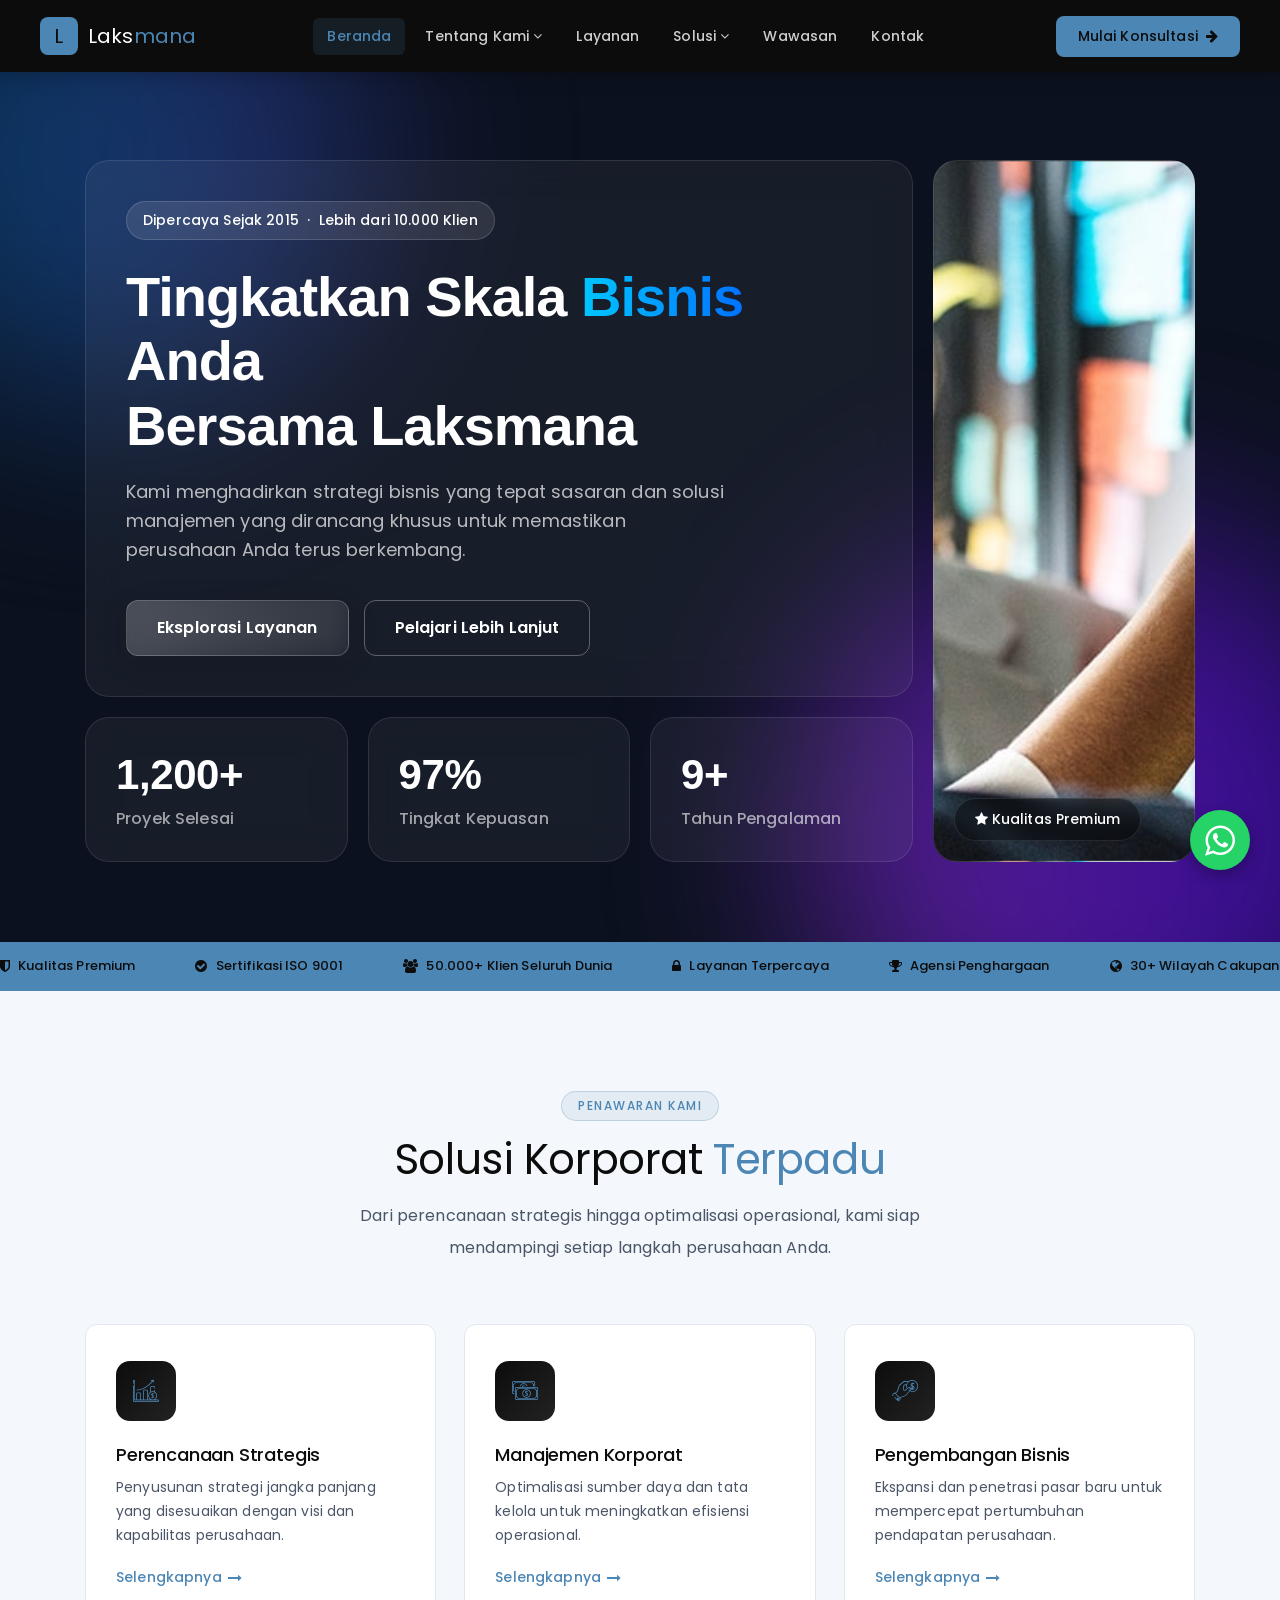
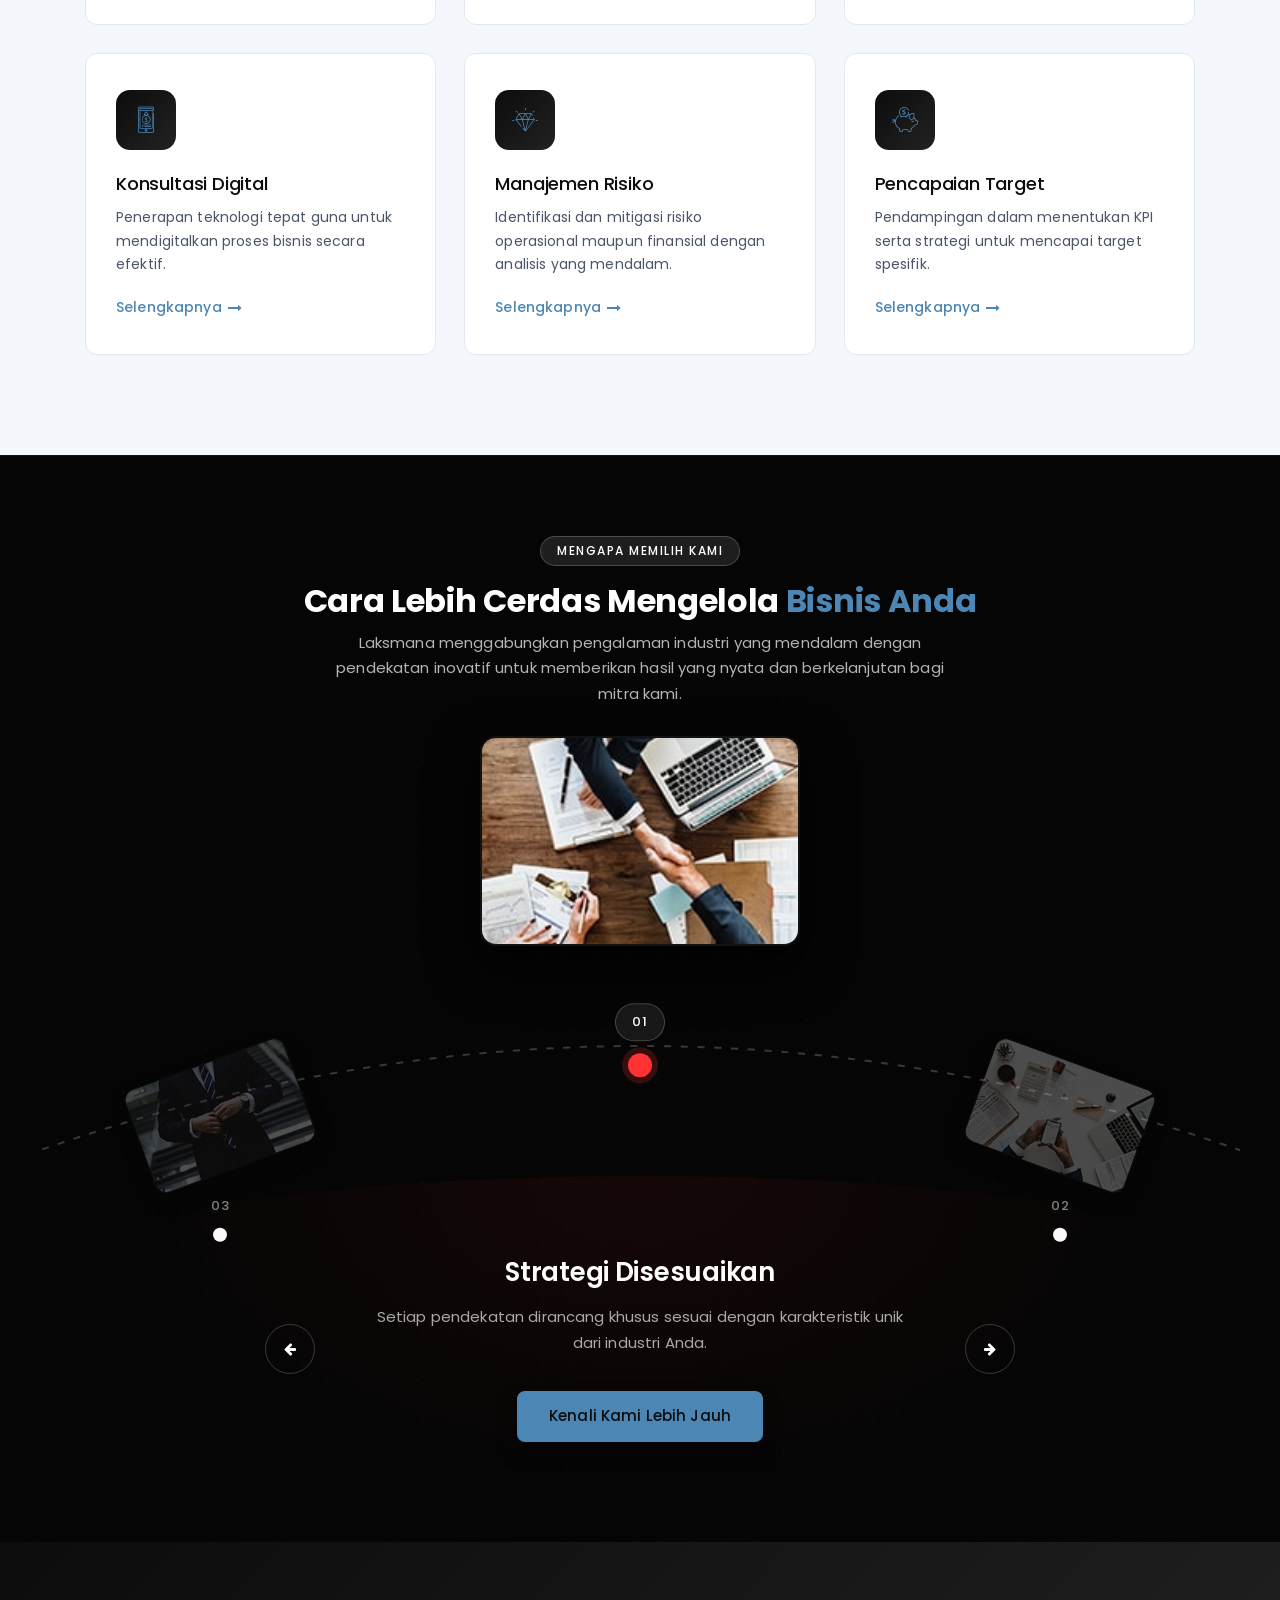
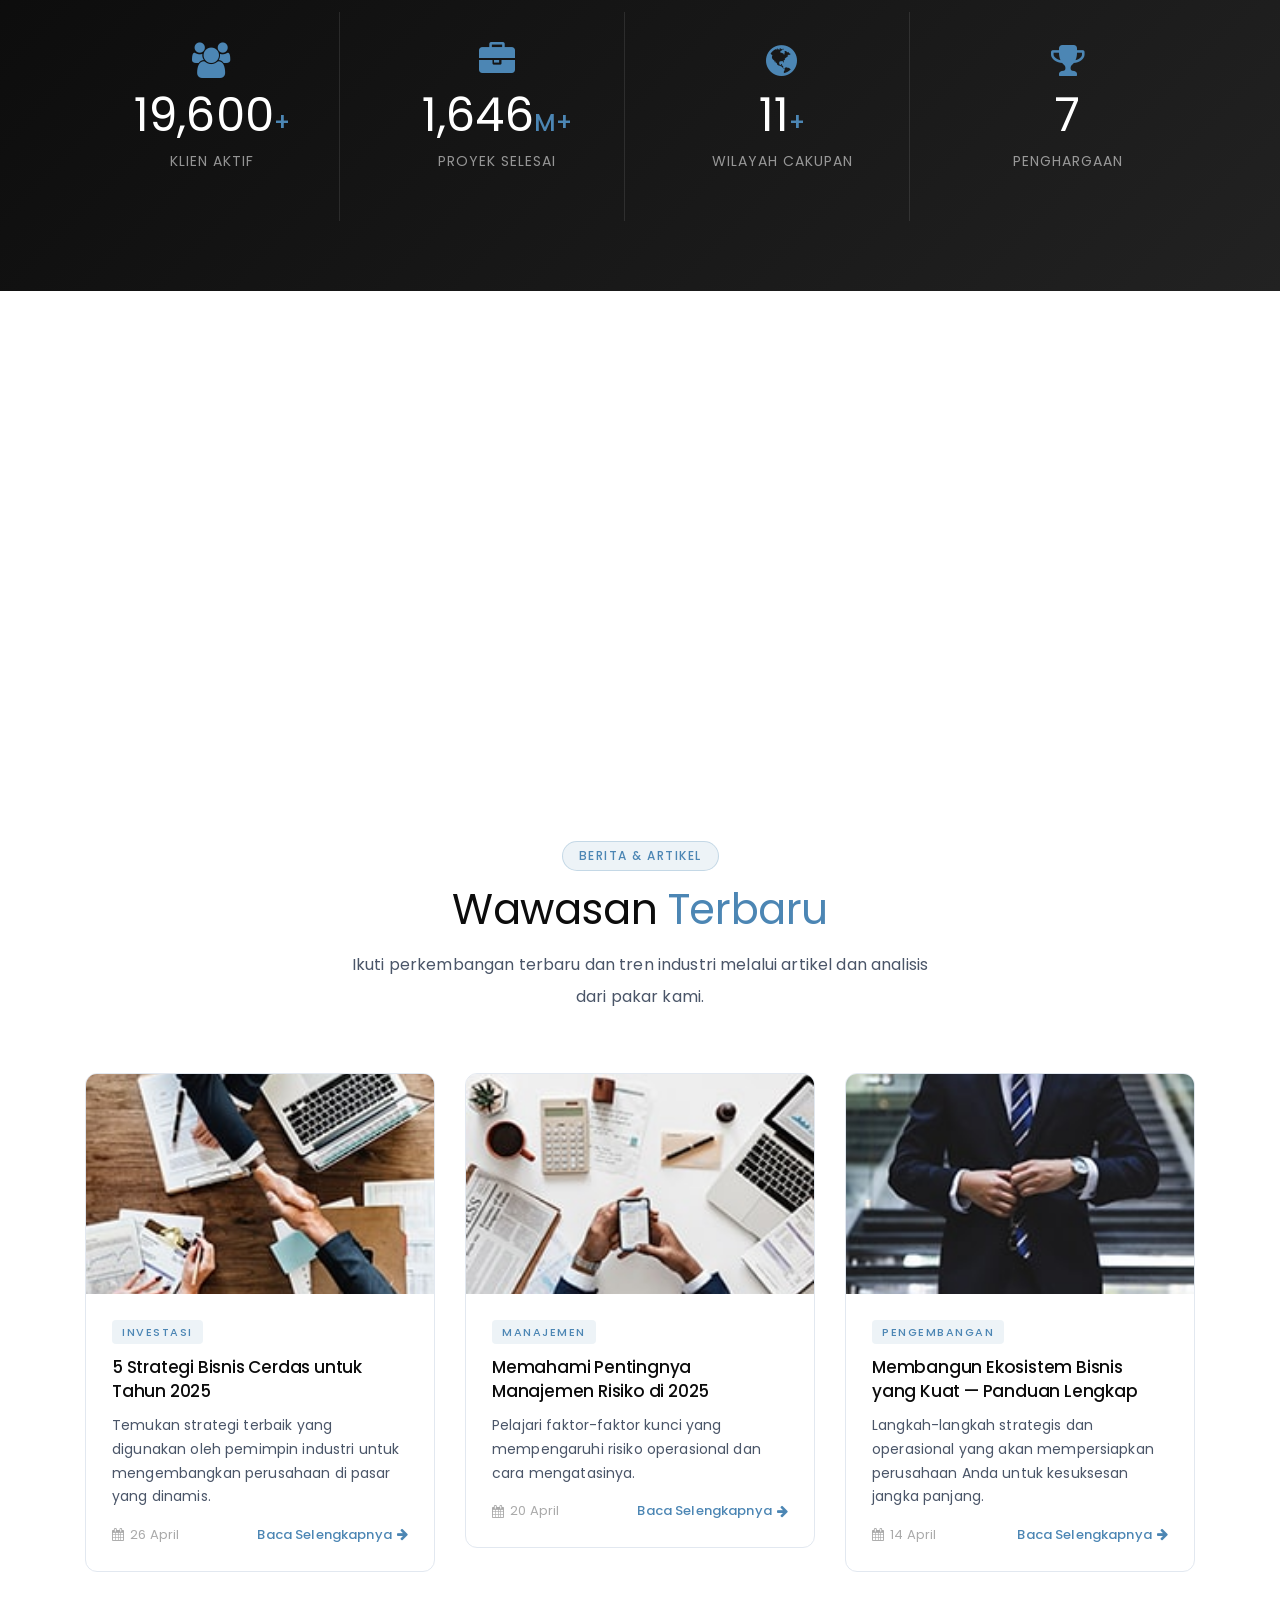
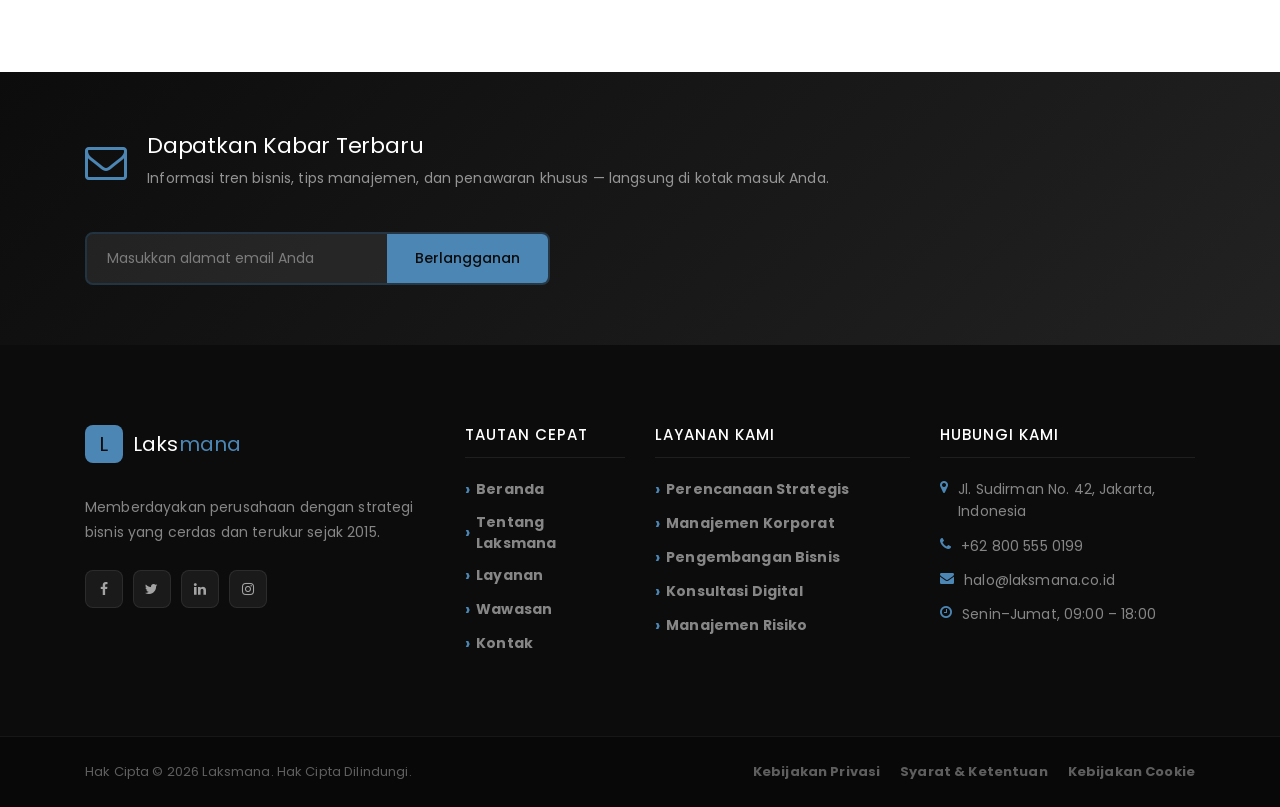
==== commit adb464fc: "Update: Implement Premium Bento Box Hero" ====
--- a/index.html
+++ b/index.html
@@ -87,47 +87,48 @@
         </div>
     </header>
 
-    <!-- ===== HERO: Split layout — left text, right image panel ===== -->
-    <section class="ve-hero">
-        <!-- Left Panel -->
-        <div class="ve-hero-left">
-            <span class="ve-hero-badge">Dipercaya Sejak 2015 &nbsp;·&nbsp; Lebih dari 10.000 Klien</span>
-            <h1>Tingkatkan Skala <span class="ve-highlight">Bisnis</span> Anda<br>Bersama Laksmana</h1>
-            <p>Kami menghadirkan strategi bisnis yang tepat sasaran dan solusi manajemen yang dirancang khusus untuk
-                memastikan perusahaan Anda terus berkembang.</p>
-            <div class="ve-hero-btns">
-                <a href="layanan.html" class="ve-btn-primary">Eksplorasi Layanan</a>
-                <a href="tentang.html" class="ve-btn-ghost">Pelajari Lebih Lanjut</a>
-            </div>
-            <!-- Quick Stats Row -->
-            <div class="ve-hero-stats">
-                <div class="ve-stat">
-                    <strong>1,200+</strong>
+        <!-- ===== BENTO HERO ===== -->
+    <section class="ve-bento-hero">
+        <div class="ve-bento-blob blob-1"></div>
+        <div class="ve-bento-blob blob-2"></div>
+        
+        <div class="container">
+            <div class="ve-bento-grid">
+                
+                <!-- Main Intro Box -->
+                <div class="ve-bento-item ve-bento-main wow fadeInUp" data-wow-delay="100ms">
+                    <span class="ve-bento-badge">Dipercaya Sejak 2015 &nbsp;·&nbsp; Lebih dari 10.000 Klien</span>
+                    <h1>Tingkatkan Skala <span class="text-gradient">Bisnis</span> Anda<br>Bersama Laksmana</h1>
+                    <p>Kami menghadirkan strategi bisnis yang tepat sasaran dan solusi manajemen yang dirancang khusus untuk memastikan perusahaan Anda terus berkembang.</p>
+                    <div class="ve-bento-actions">
+                        <a href="layanan.html" class="ve-btn-glass">Eksplorasi Layanan</a>
+                        <a href="tentang.html" class="ve-btn-outline">Pelajari Lebih Lanjut</a>
+                    </div>
+                </div>
+
+                <!-- Main Image Box -->
+                <div class="ve-bento-item ve-bento-img bg-img wow fadeInUp" data-wow-delay="250ms" style="background-image:url(img/bg-img/23.jpg);">
+                    <div class="ve-bento-glass-tag">
+                        <i class="fa fa-star"></i> Kualitas Premium
+                    </div>
+                </div>
+                
+                <!-- Stats Boxes -->
+                <div class="ve-bento-item ve-bento-stat stat-1 wow fadeInUp" data-wow-delay="300ms">
+                    <h3>1,200+</h3>
                     <span>Proyek Selesai</span>
                 </div>
-                <div class="ve-stat-divider"></div>
-                <div class="ve-stat">
-                    <strong>97%</strong>
+                
+                <div class="ve-bento-item ve-bento-stat stat-2 wow fadeInUp" data-wow-delay="400ms">
+                    <h3>97%</h3>
                     <span>Tingkat Kepuasan</span>
                 </div>
-                <div class="ve-stat-divider"></div>
-                <div class="ve-stat">
-                    <strong>9+</strong>
+                
+                <div class="ve-bento-item ve-bento-stat stat-3 wow fadeInUp" data-wow-delay="500ms">
+                    <h3>9+</h3>
                     <span>Tahun Pengalaman</span>
                 </div>
-            </div>
-        </div>
-        <!-- Right Panel: overlapping image cards -->
-        <div class="ve-hero-right">
-            <div class="ve-hero-img-main bg-img" style="background-image:url(img/bg-img/1.jpg);"></div>
-            <div class="ve-hero-img-accent bg-img" style="background-image:url(img/bg-img/3.jpg);"></div>
-            <!-- Floating card -->
-            <div class="ve-float-card">
-                <i class="fa fa-line-chart"></i>
-                <div>
-                    <strong>+18.4%</strong>
-                    <span>Pertumbuhan Bisnis</span>
-                </div>
+
             </div>
         </div>
     </section>
--- a/css/custom-override.css
+++ b/css/custom-override.css
@@ -1135,3 +1135,231 @@
     0% { transform: rotate(0deg); }
     100% { transform: rotate(360deg); }
 }
+
+/* ============================================================
+   BENTO HERO (PREMIUM & GLASSMORPHISM)
+   ============================================================ */
+.ve-bento-hero {
+    position: relative;
+    padding: 160px 0 80px;
+    background-color: #0b111e; /* Deep rich dark blue */
+    overflow: hidden;
+    color: #fff;
+    min-height: 90vh;
+    display: flex;
+    align-items: center;
+}
+
+.ve-bento-blob {
+    position: absolute;
+    border-radius: 50%;
+    filter: blur(100px);
+    z-index: 0;
+    opacity: 0.6;
+    animation: blobMove 15s infinite alternate ease-in-out;
+}
+.blob-1 {
+    width: 500px;
+    height: 500px;
+    background: linear-gradient(to right, #005c97, #363795);
+    top: -10%;
+    left: -10%;
+}
+.blob-2 {
+    width: 600px;
+    height: 600px;
+    background: linear-gradient(to right, #8e2de2, #4a00e0);
+    bottom: -20%;
+    right: -10%;
+    animation-delay: -5s;
+}
+
+@keyframes blobMove {
+    0% { transform: translate(0, 0) scale(1); }
+    100% { transform: translate(50px, 100px) scale(1.2); }
+}
+
+.ve-bento-grid {
+    position: relative;
+    z-index: 2;
+    display: grid;
+    grid-template-columns: repeat(4, 1fr);
+    grid-template-rows: auto auto;
+    gap: 20px;
+}
+
+.ve-bento-item {
+    background: rgba(255, 255, 255, 0.05);
+    backdrop-filter: blur(20px);
+    -webkit-backdrop-filter: blur(20px);
+    border: 1px solid rgba(255, 255, 255, 0.1);
+    border-radius: 24px;
+    padding: 40px;
+    transition: transform 0.4s ease, box-shadow 0.4s ease, background 0.4s ease;
+}
+
+.ve-bento-item:hover {
+    transform: translateY(-5px);
+    background: rgba(255, 255, 255, 0.08);
+    box-shadow: 0 20px 40px rgba(0,0,0,0.4);
+    border: 1px solid rgba(255, 255, 255, 0.2);
+}
+
+.ve-bento-main {
+    grid-column: 1 / 4;
+    grid-row: 1;
+    display: flex;
+    flex-direction: column;
+    justify-content: center;
+}
+
+.ve-bento-badge {
+    display: inline-block;
+    padding: 8px 16px;
+    background: rgba(255, 255, 255, 0.1);
+    border-radius: 30px;
+    font-size: 14px;
+    font-weight: 500;
+    margin-bottom: 25px;
+    width: max-content;
+    border: 1px solid rgba(255, 255, 255, 0.15);
+}
+
+.ve-bento-main h1 {
+    font-size: 56px;
+    font-weight: 800;
+    line-height: 1.15;
+    margin-bottom: 20px;
+    color: #fff;
+    letter-spacing: -1px;
+}
+
+.ve-bento-main h1 .text-gradient {
+    background: linear-gradient(90deg, #00c6ff 0%, #0072ff 100%);
+    -webkit-background-clip: text;
+    -webkit-text-fill-color: transparent;
+}
+
+.ve-bento-main p {
+    font-size: 18px;
+    color: rgba(255, 255, 255, 0.7);
+    max-width: 600px;
+    margin-bottom: 35px;
+    line-height: 1.6;
+}
+
+.ve-bento-actions {
+    display: flex;
+    gap: 15px;
+    flex-wrap: wrap;
+}
+
+.ve-btn-glass {
+    display: inline-block;
+    padding: 15px 30px;
+    background: linear-gradient(135deg, rgba(255,255,255,0.2) 0%, rgba(255,255,255,0.05) 100%);
+    backdrop-filter: blur(10px);
+    border: 1px solid rgba(255,255,255,0.2);
+    color: #fff;
+    font-weight: 600;
+    border-radius: 12px;
+    text-decoration: none;
+    transition: all 0.3s;
+    box-shadow: 0 8px 32px rgba(0,0,0,0.1);
+}
+.ve-btn-glass:hover {
+    background: linear-gradient(135deg, rgba(255,255,255,0.3) 0%, rgba(255,255,255,0.1) 100%);
+    color: #fff;
+    transform: translateY(-2px);
+}
+
+.ve-btn-outline {
+    display: inline-block;
+    padding: 15px 30px;
+    background: transparent;
+    border: 1px solid rgba(255,255,255,0.3);
+    color: #fff;
+    font-weight: 600;
+    border-radius: 12px;
+    text-decoration: none;
+    transition: all 0.3s;
+}
+.ve-btn-outline:hover {
+    background: #fff;
+    color: #0b111e;
+}
+
+.ve-bento-img {
+    grid-column: 4 / 5;
+    grid-row: 1 / 3;
+    background-size: cover;
+    background-position: center;
+    position: relative;
+    padding: 0;
+    min-height: 400px;
+    overflow: hidden;
+}
+
+.ve-bento-glass-tag {
+    position: absolute;
+    bottom: 20px;
+    left: 20px;
+    background: rgba(0, 0, 0, 0.4);
+    backdrop-filter: blur(10px);
+    border: 1px solid rgba(255,255,255,0.1);
+    color: #fff;
+    padding: 10px 20px;
+    border-radius: 30px;
+    font-weight: 500;
+    font-size: 14px;
+}
+
+.ve-bento-stat {
+    display: flex;
+    flex-direction: column;
+    justify-content: center;
+    align-items: flex-start;
+    padding: 30px;
+}
+
+.ve-bento-stat h3 {
+    font-size: 42px;
+    font-weight: 800;
+    color: #fff;
+    margin-bottom: 5px;
+}
+
+.ve-bento-stat span {
+    color: rgba(255, 255, 255, 0.6);
+    font-size: 16px;
+    font-weight: 500;
+}
+
+.stat-1 { grid-column: 1 / 2; grid-row: 2; }
+.stat-2 { grid-column: 2 / 3; grid-row: 2; }
+.stat-3 { grid-column: 3 / 4; grid-row: 2; }
+
+@media (max-width: 991px) {
+    .ve-bento-grid {
+        grid-template-columns: 1fr 1fr;
+    }
+    .ve-bento-main { grid-column: 1 / 3; }
+    .ve-bento-img { grid-column: 1 / 3; grid-row: 2; min-height: 300px; }
+    .stat-1 { grid-column: 1 / 2; grid-row: 3; }
+    .stat-2 { grid-column: 2 / 3; grid-row: 3; }
+    .stat-3 { grid-column: 1 / 3; grid-row: 4; }
+    .ve-bento-main h1 { font-size: 40px; }
+}
+@media (max-width: 575px) {
+    .ve-bento-grid {
+        grid-template-columns: 1fr;
+    }
+    .ve-bento-main, .ve-bento-img, .stat-1, .stat-2, .stat-3 {
+        grid-column: 1 / 2;
+    }
+    .ve-bento-main h1 { font-size: 32px; }
+    .ve-bento-img { grid-row: auto; }
+    .stat-1 { grid-row: auto; }
+    .stat-2 { grid-row: auto; }
+    .stat-3 { grid-row: auto; }
+}
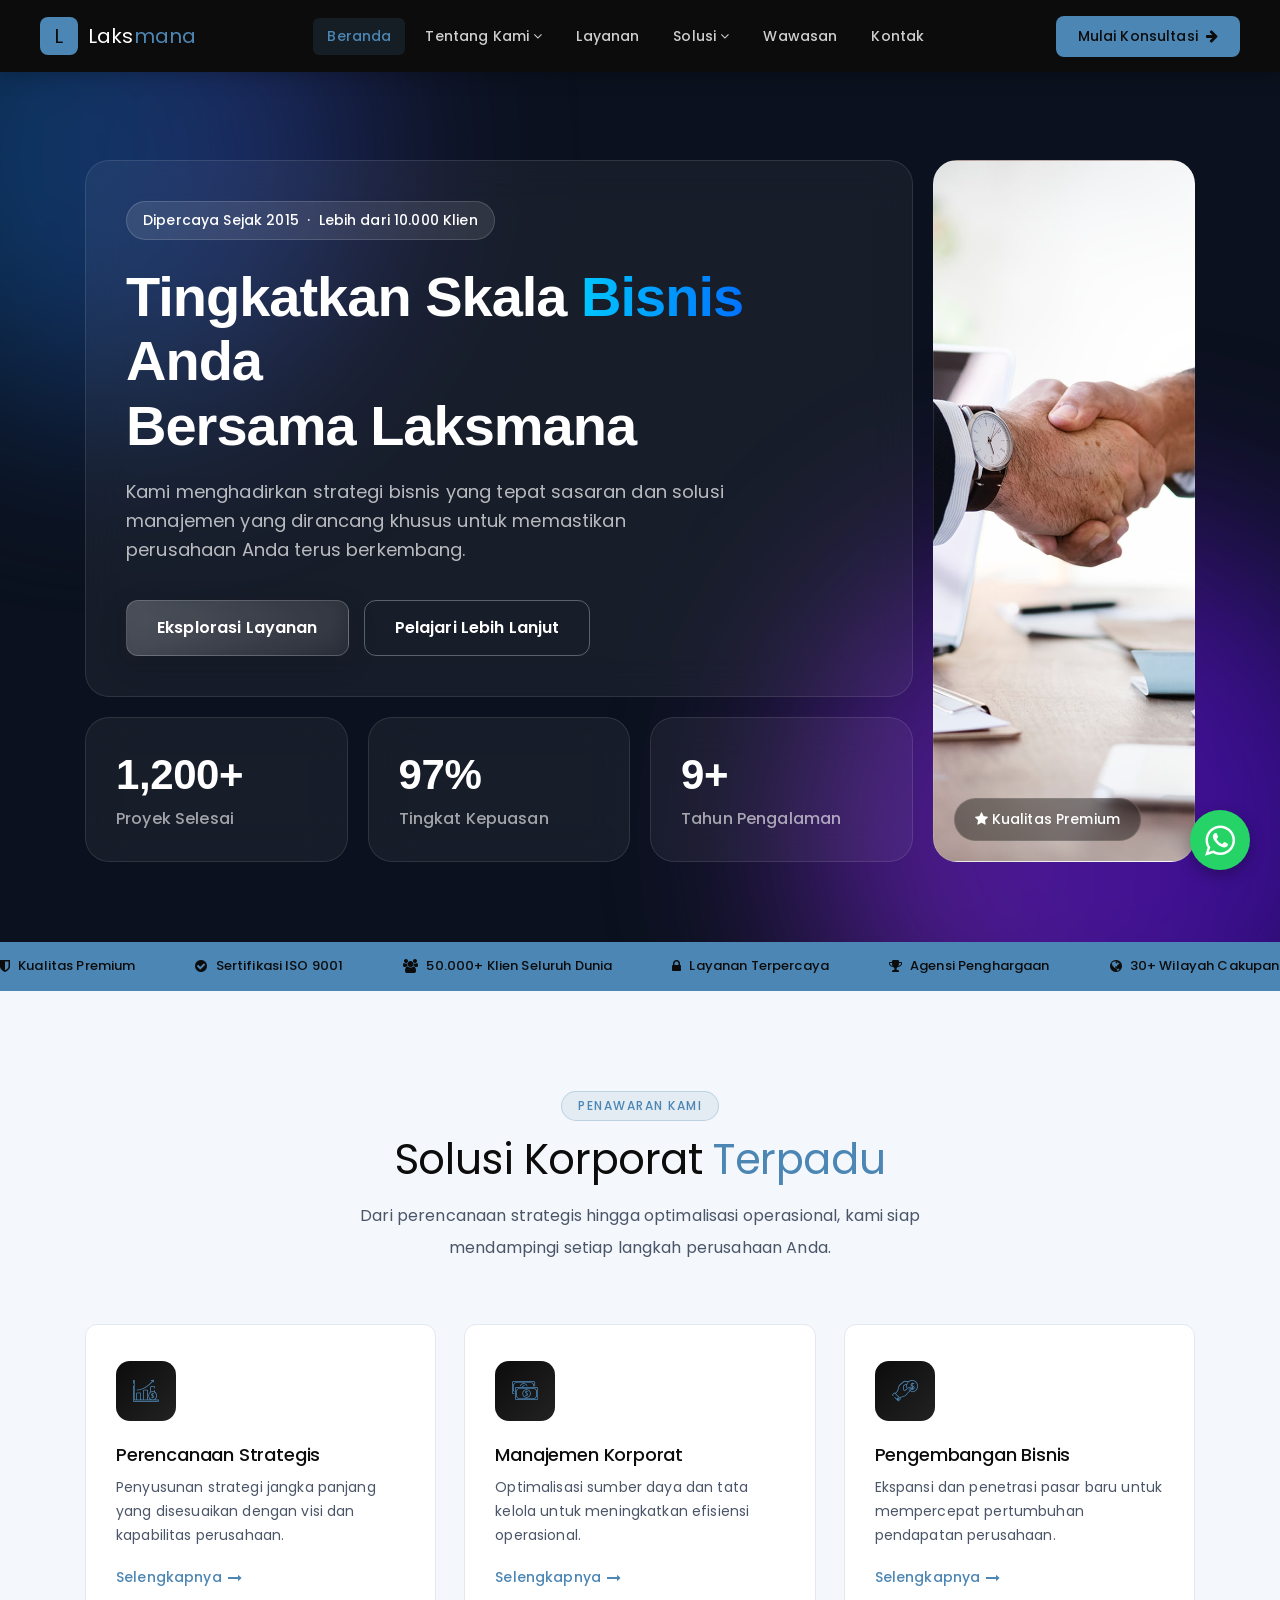
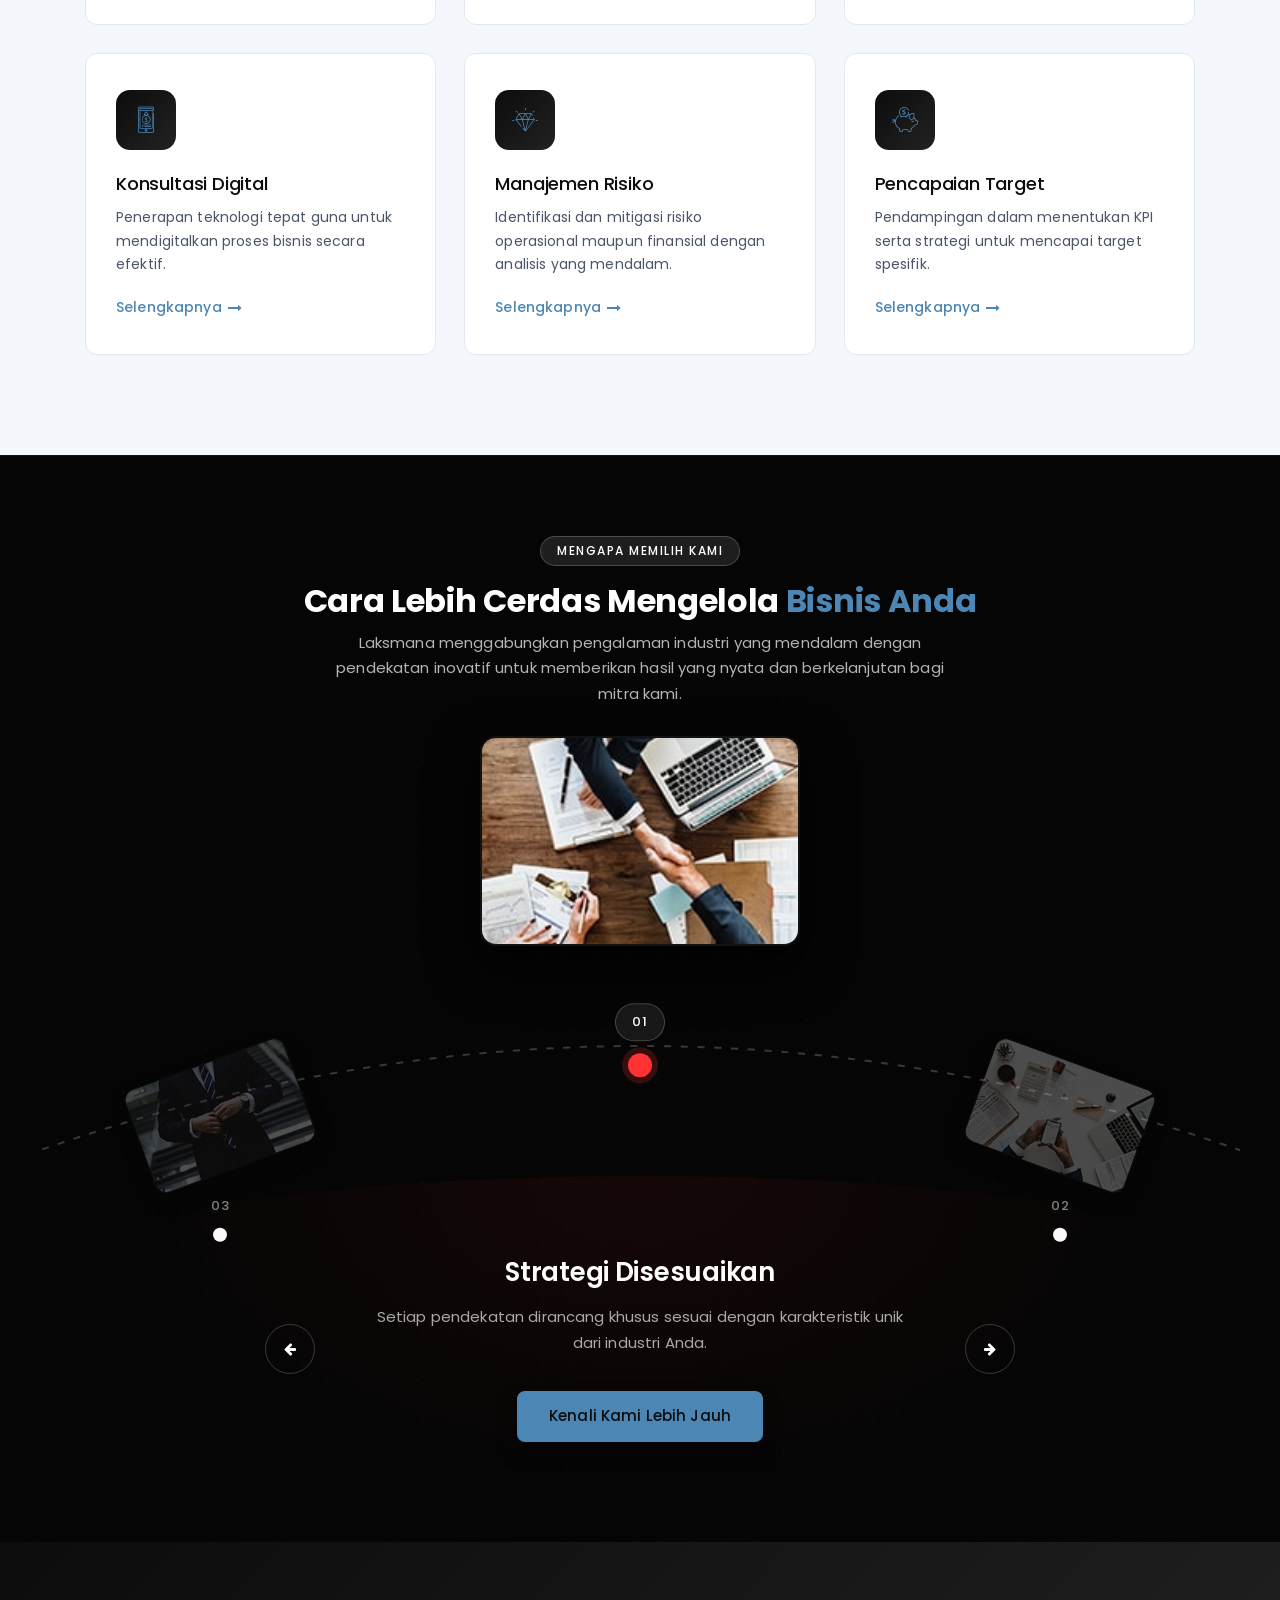
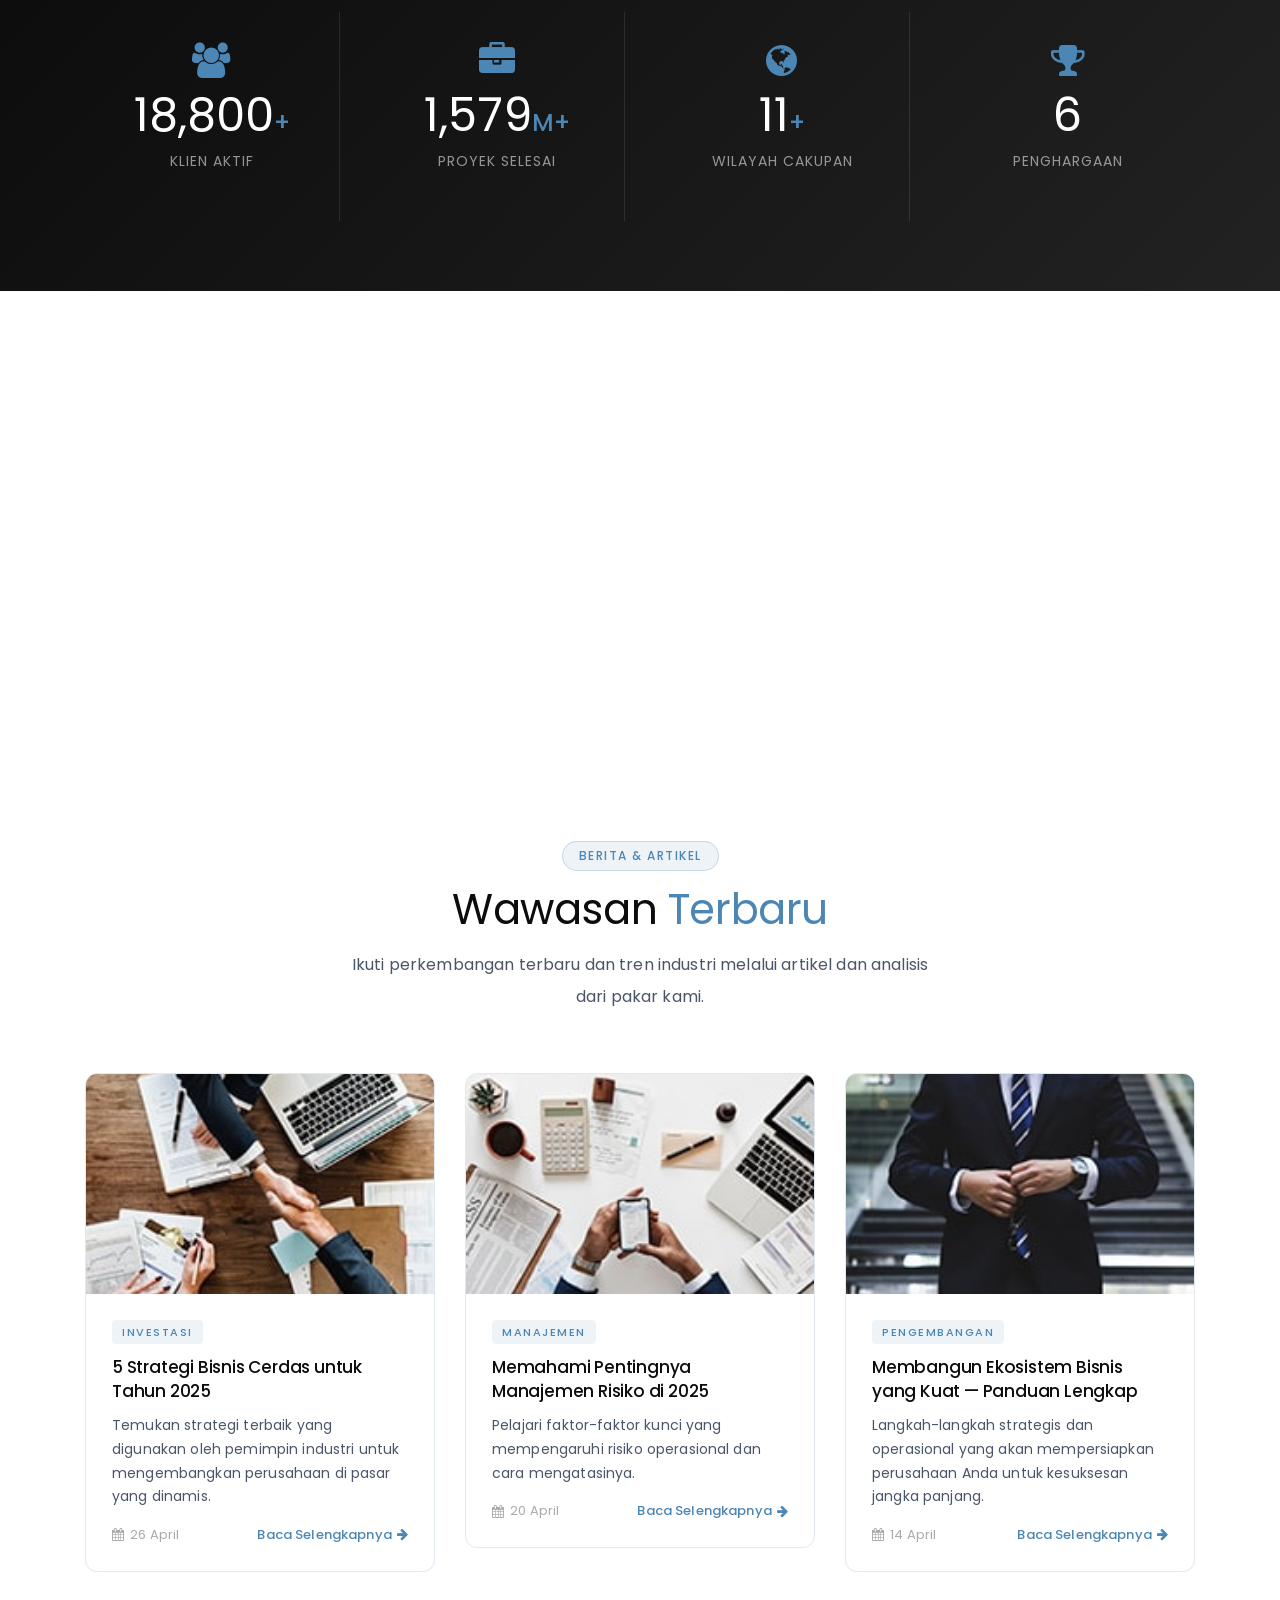
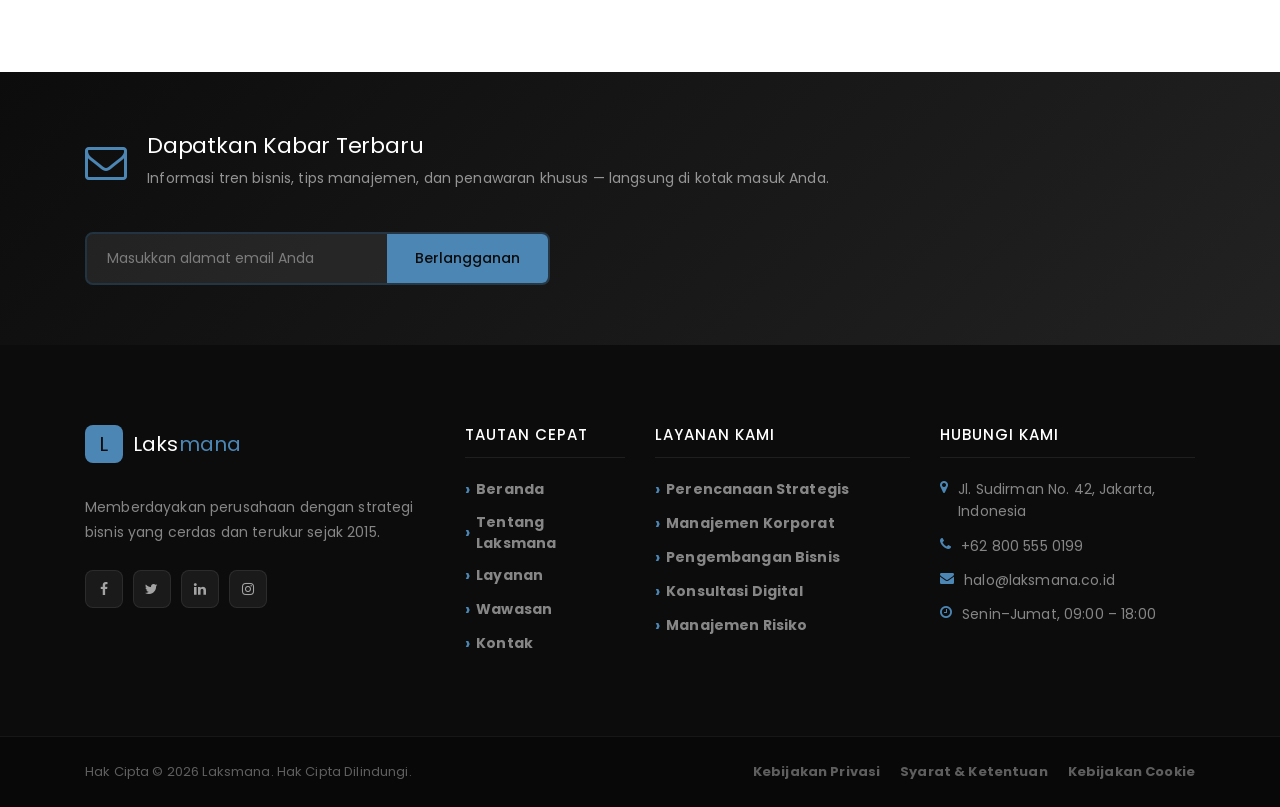
==== commit c515df12: "Update: Change hero image to building, remove card hover lift" ====
--- a/index.html
+++ b/index.html
@@ -107,7 +107,7 @@
                 </div>
 
                 <!-- Main Image Box -->
-                <div class="ve-bento-item ve-bento-img bg-img wow fadeInUp" data-wow-delay="250ms" style="background-image:url(img/bg-img/23.jpg);">
+                <div class="ve-bento-item ve-bento-img bg-img wow fadeInUp" data-wow-delay="250ms" style="background-image:url(img/bg-img/1.jpg);">
                     <div class="ve-bento-glass-tag">
                         <i class="fa fa-star"></i> Kualitas Premium
                     </div>
--- a/css/custom-override.css
+++ b/css/custom-override.css
@@ -1199,7 +1199,6 @@
 }
 
 .ve-bento-item:hover {
-    transform: translateY(-5px);
     background: rgba(255, 255, 255, 0.08);
     box-shadow: 0 20px 40px rgba(0,0,0,0.4);
     border: 1px solid rgba(255, 255, 255, 0.2);
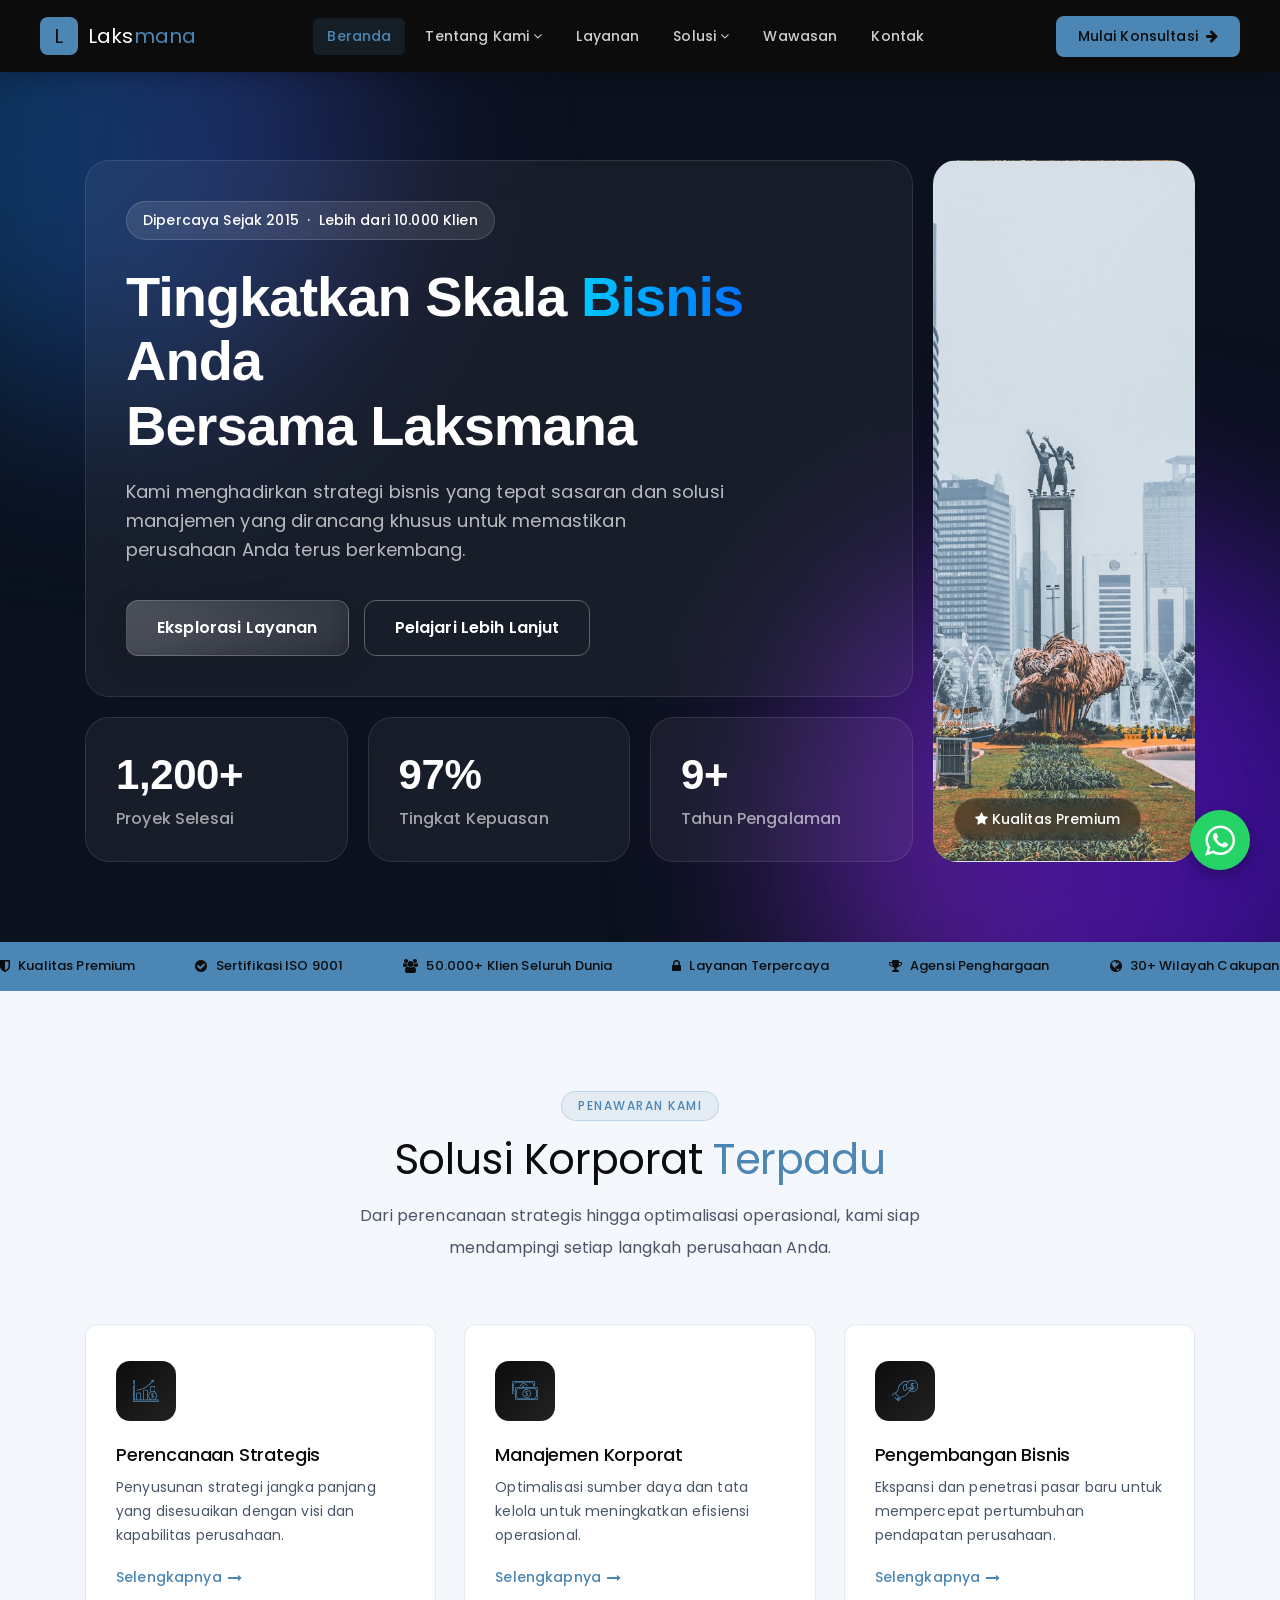
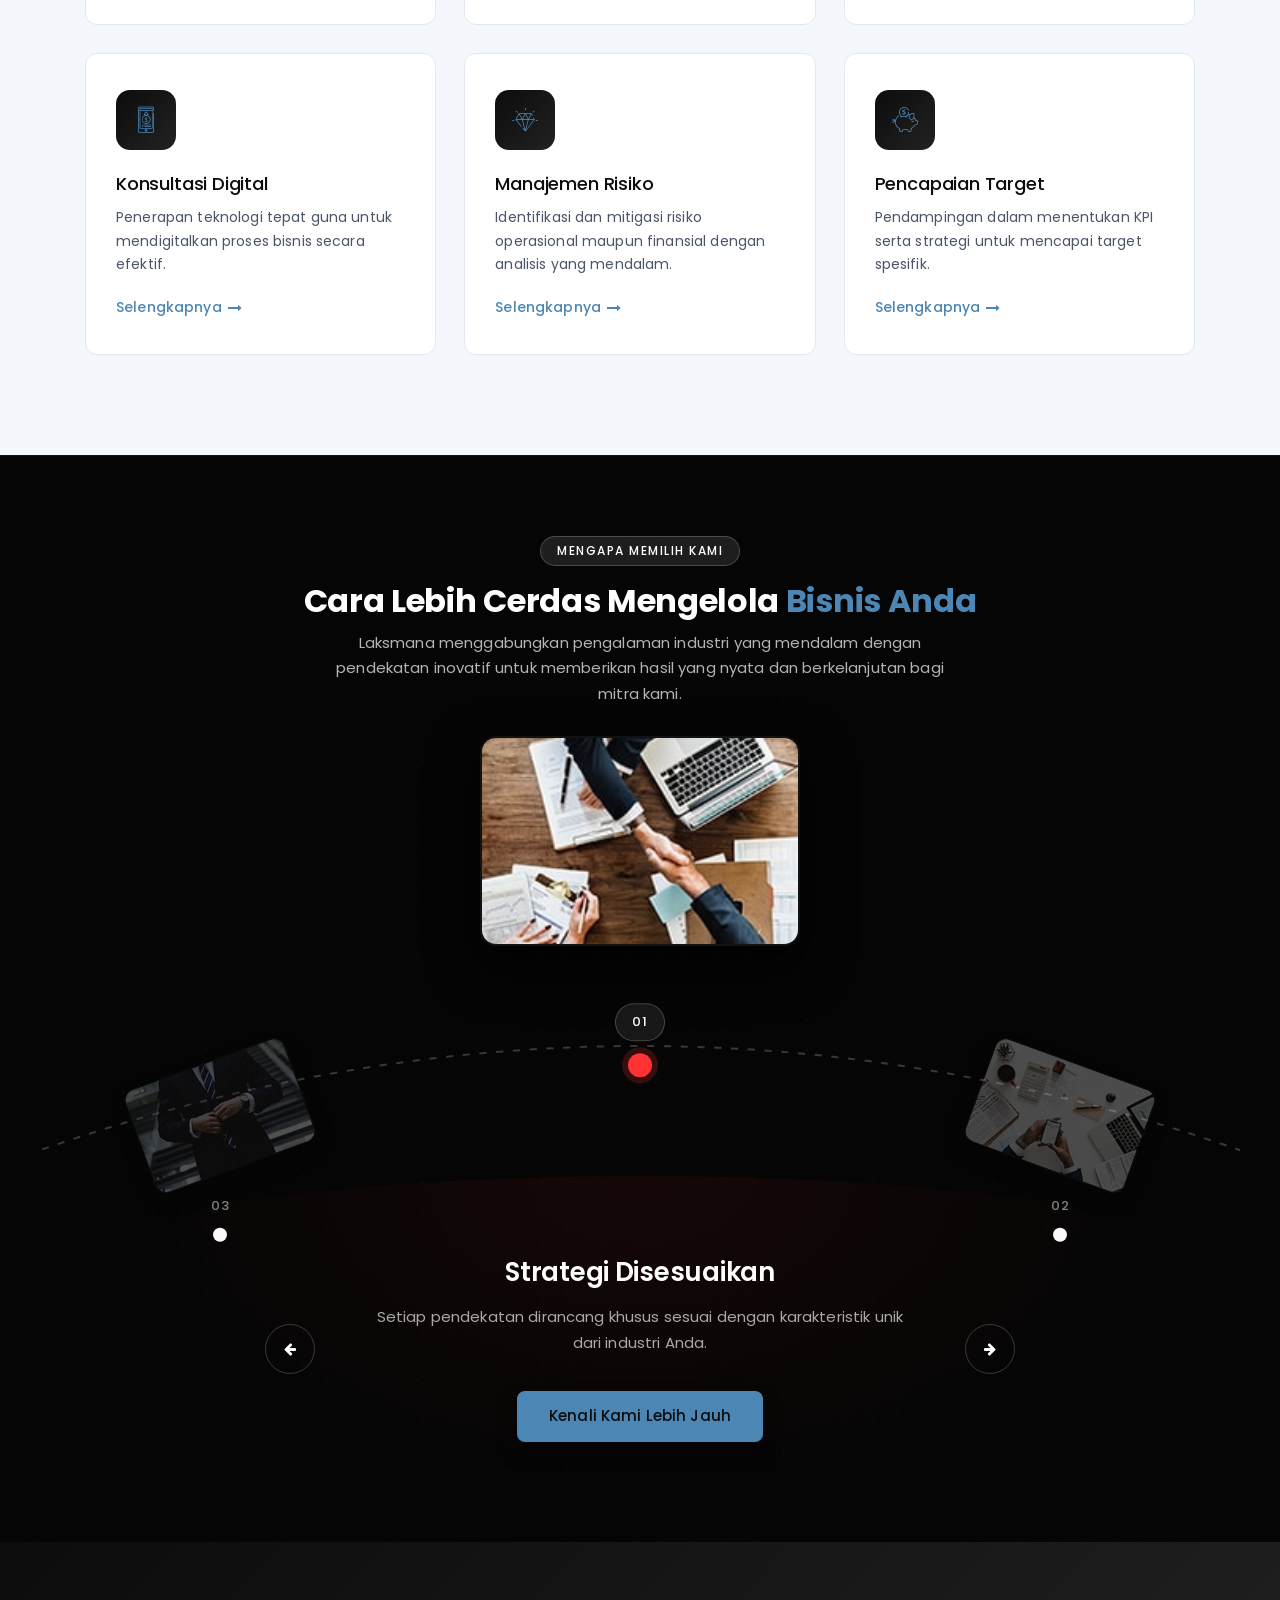
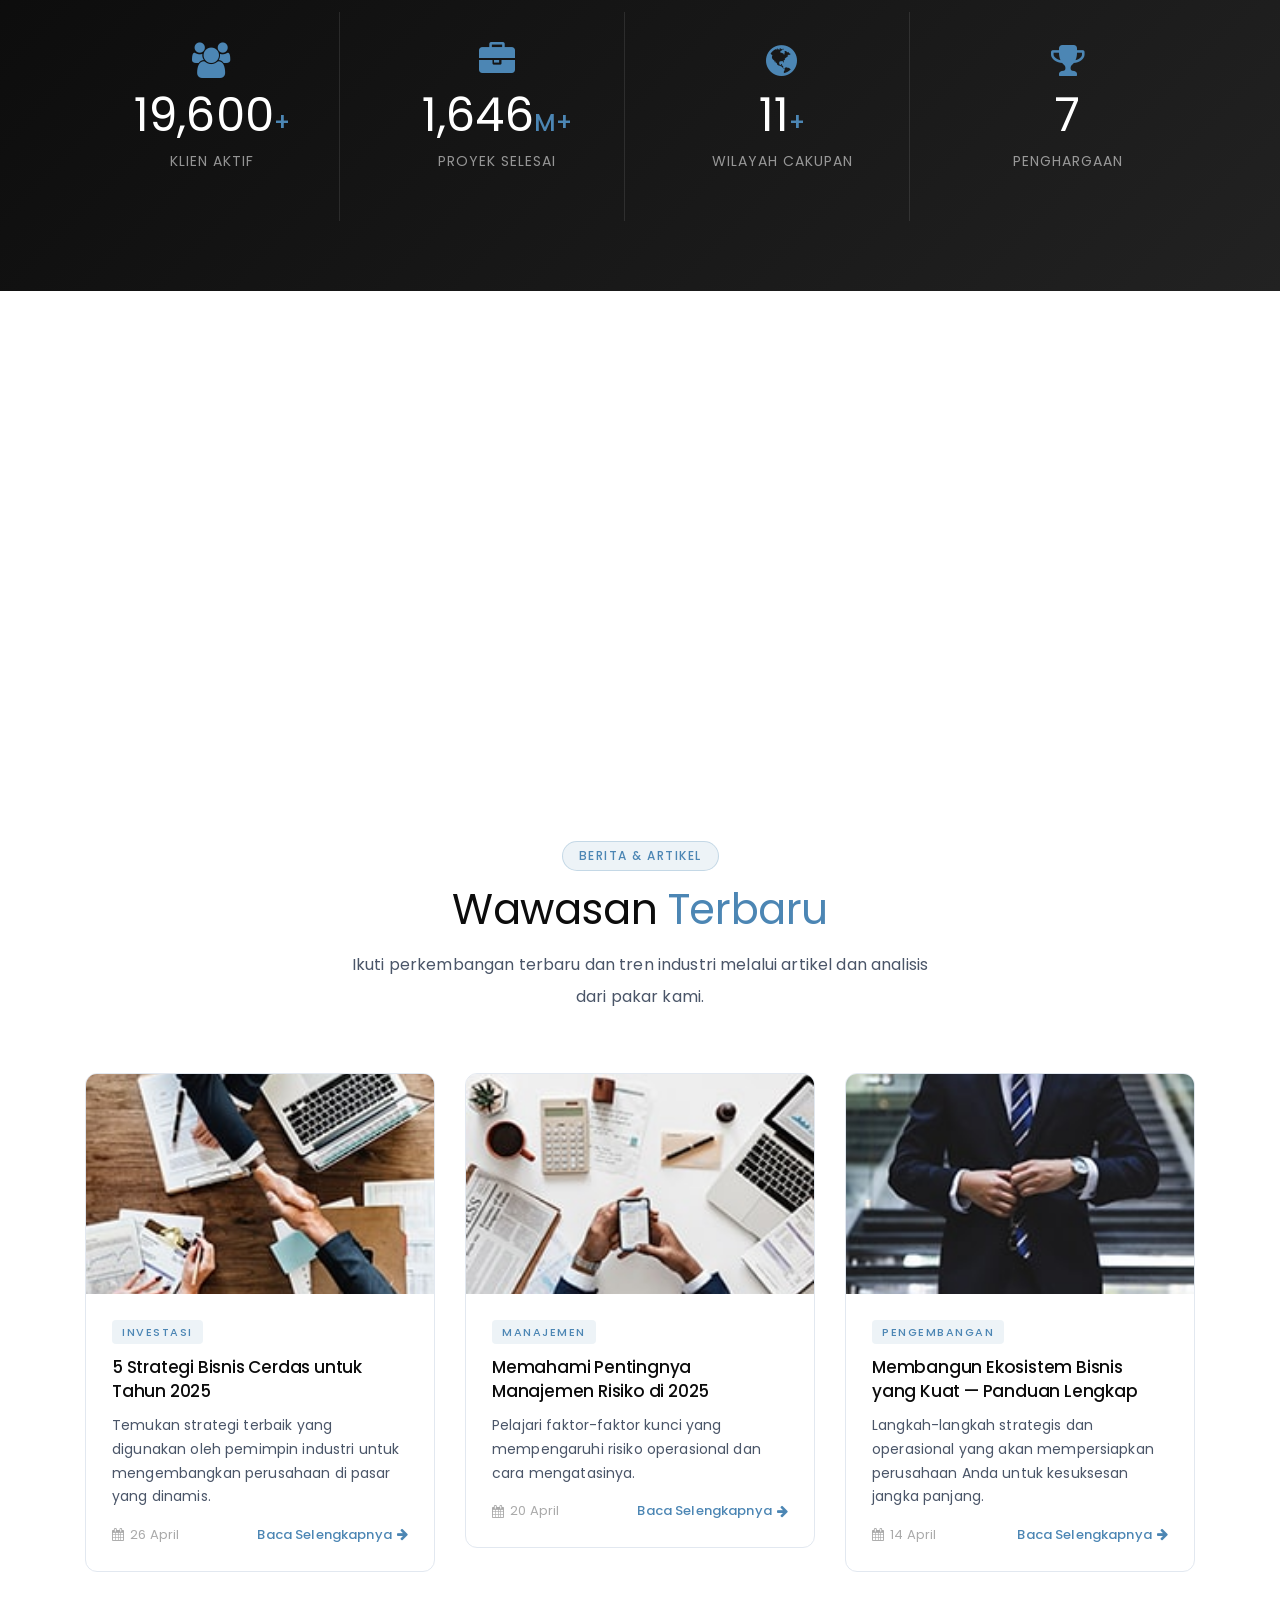
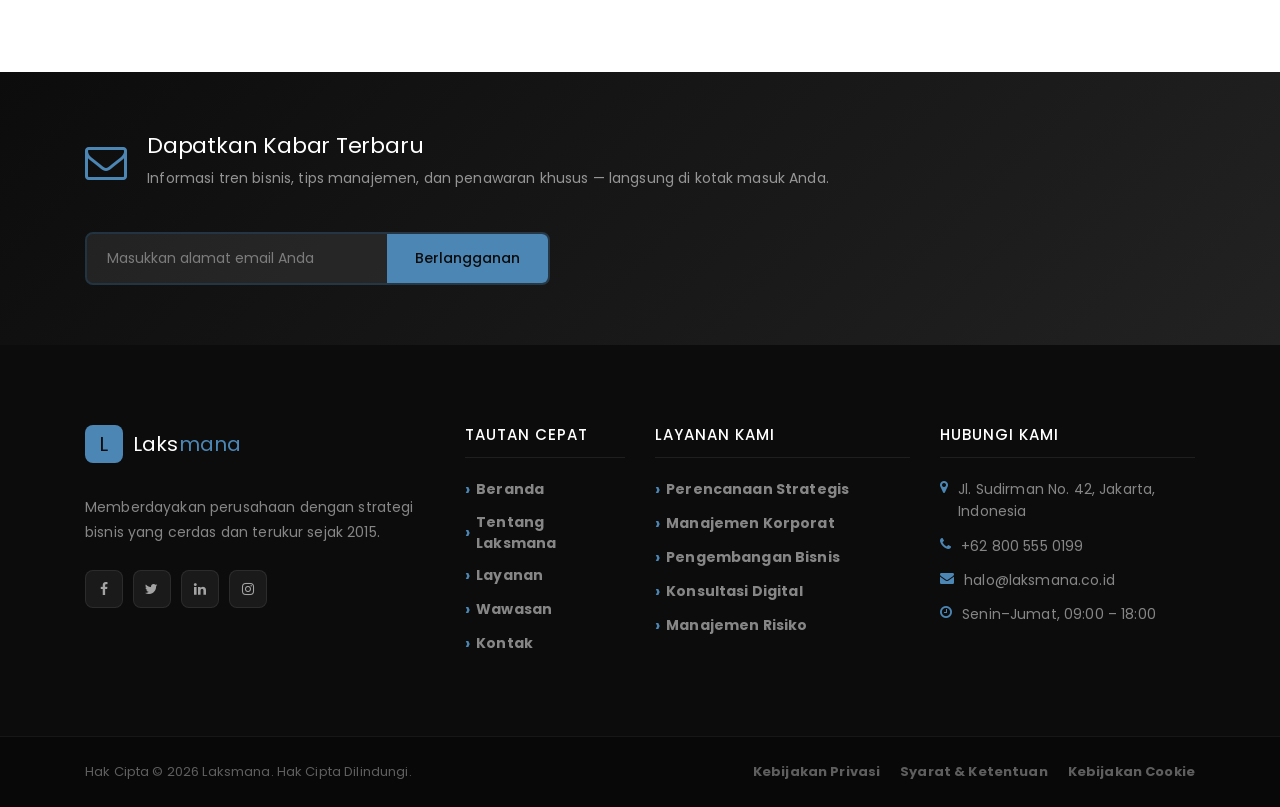
==== commit 553f4d61: "Update: Fix hero image to SCBD and loading text color" ====
--- a/index.html
+++ b/index.html
@@ -107,7 +107,7 @@
                 </div>
 
                 <!-- Main Image Box -->
-                <div class="ve-bento-item ve-bento-img bg-img wow fadeInUp" data-wow-delay="250ms" style="background-image:url(img/bg-img/1.jpg);">
+                <div class="ve-bento-item ve-bento-img bg-img wow fadeInUp" data-wow-delay="250ms" style="background-image:url(img/bg-img/scbd.jpg);">
                     <div class="ve-bento-glass-tag">
                         <i class="fa fa-star"></i> Kualitas Premium
                     </div>
--- a/css/custom-override.css
+++ b/css/custom-override.css
@@ -1095,7 +1095,7 @@
     justify-content: center;
     width: 50px;
     height: 50px;
-    background-color: #2b3950;
+    background-color: #ffffff;
     color: #fff;
     border-radius: 10px;
     font-weight: 700;
@@ -1106,7 +1106,7 @@
 }
 
 .ve-loader-logo .ve-logo-text {
-    color: #2b3950;
+    color: #ffffff;
     font-weight: 400;
     font-size: 34px;
     letter-spacing: 1px;
@@ -1362,3 +1362,5 @@
     .stat-2 { grid-row: auto; }
     .stat-3 { grid-row: auto; }
 }
+
+.ve-loader-logo .ve-logo-text { color: #ffffff !important; }
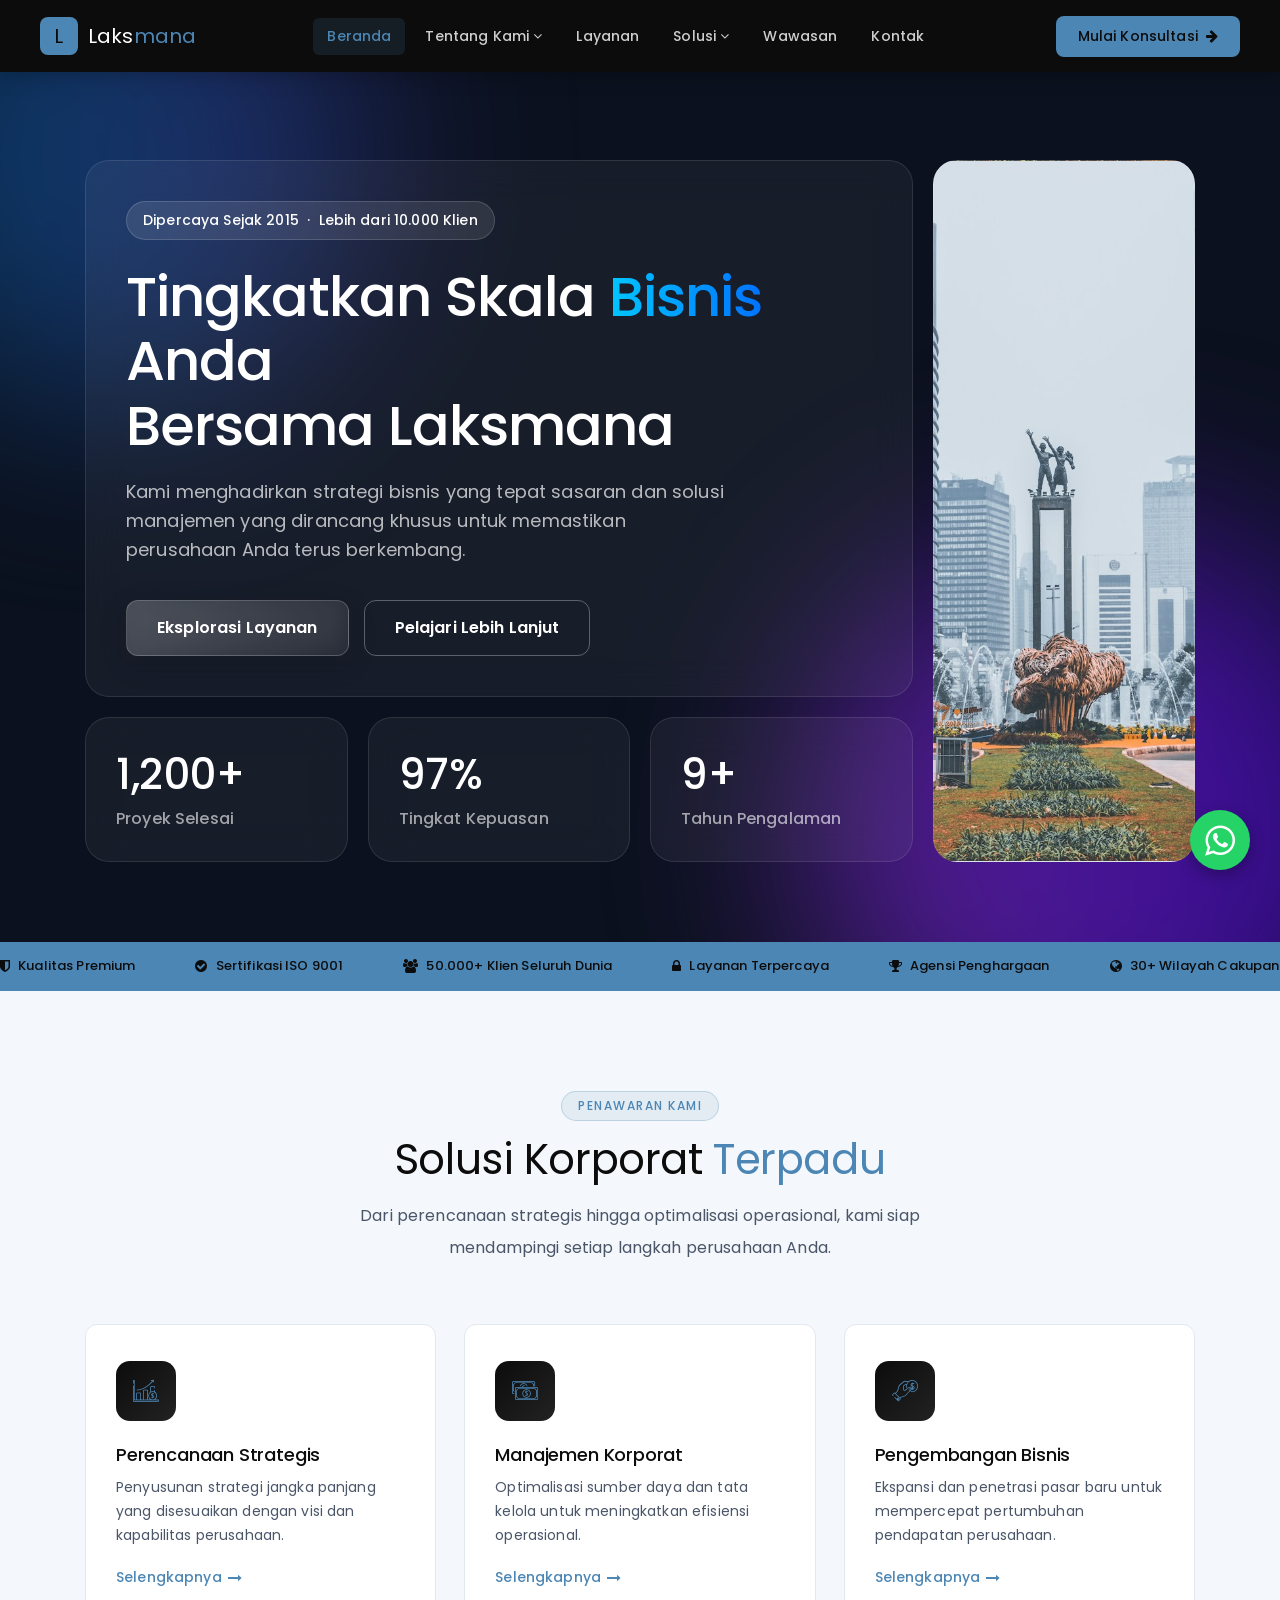
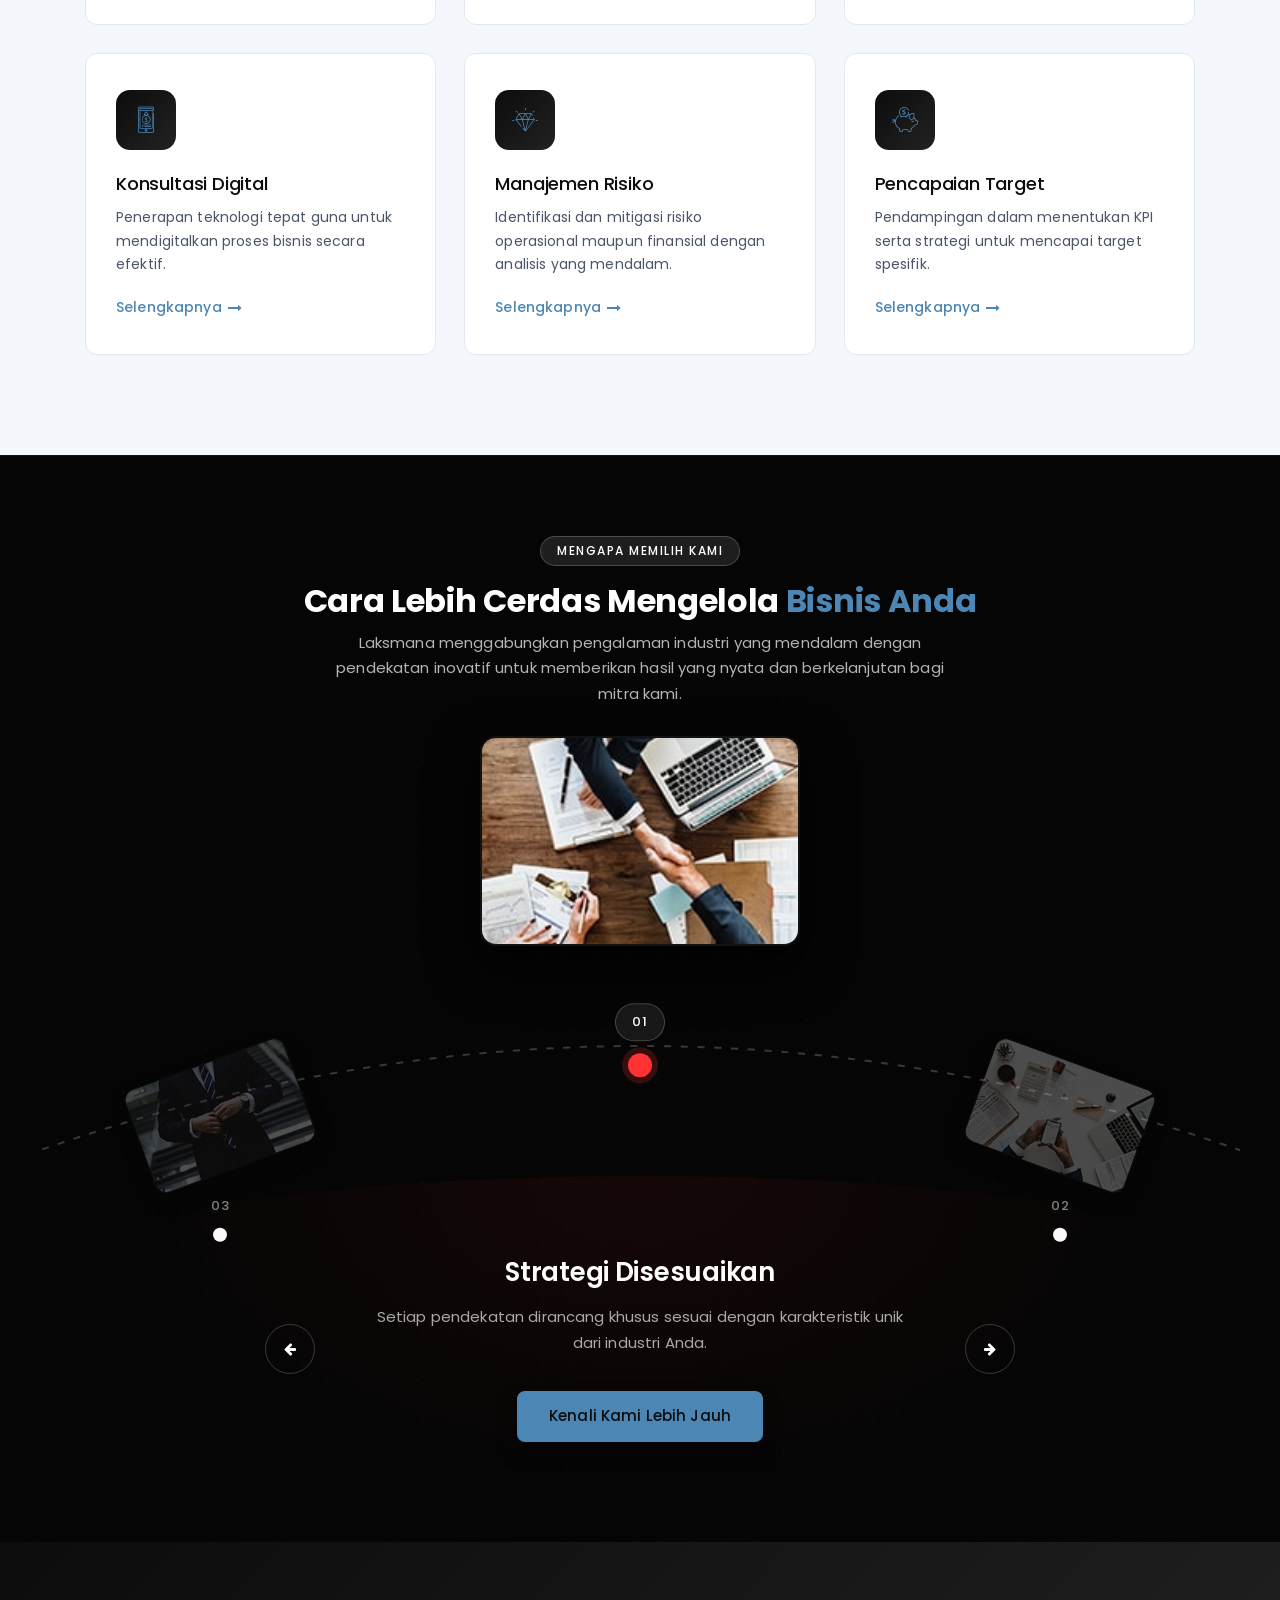
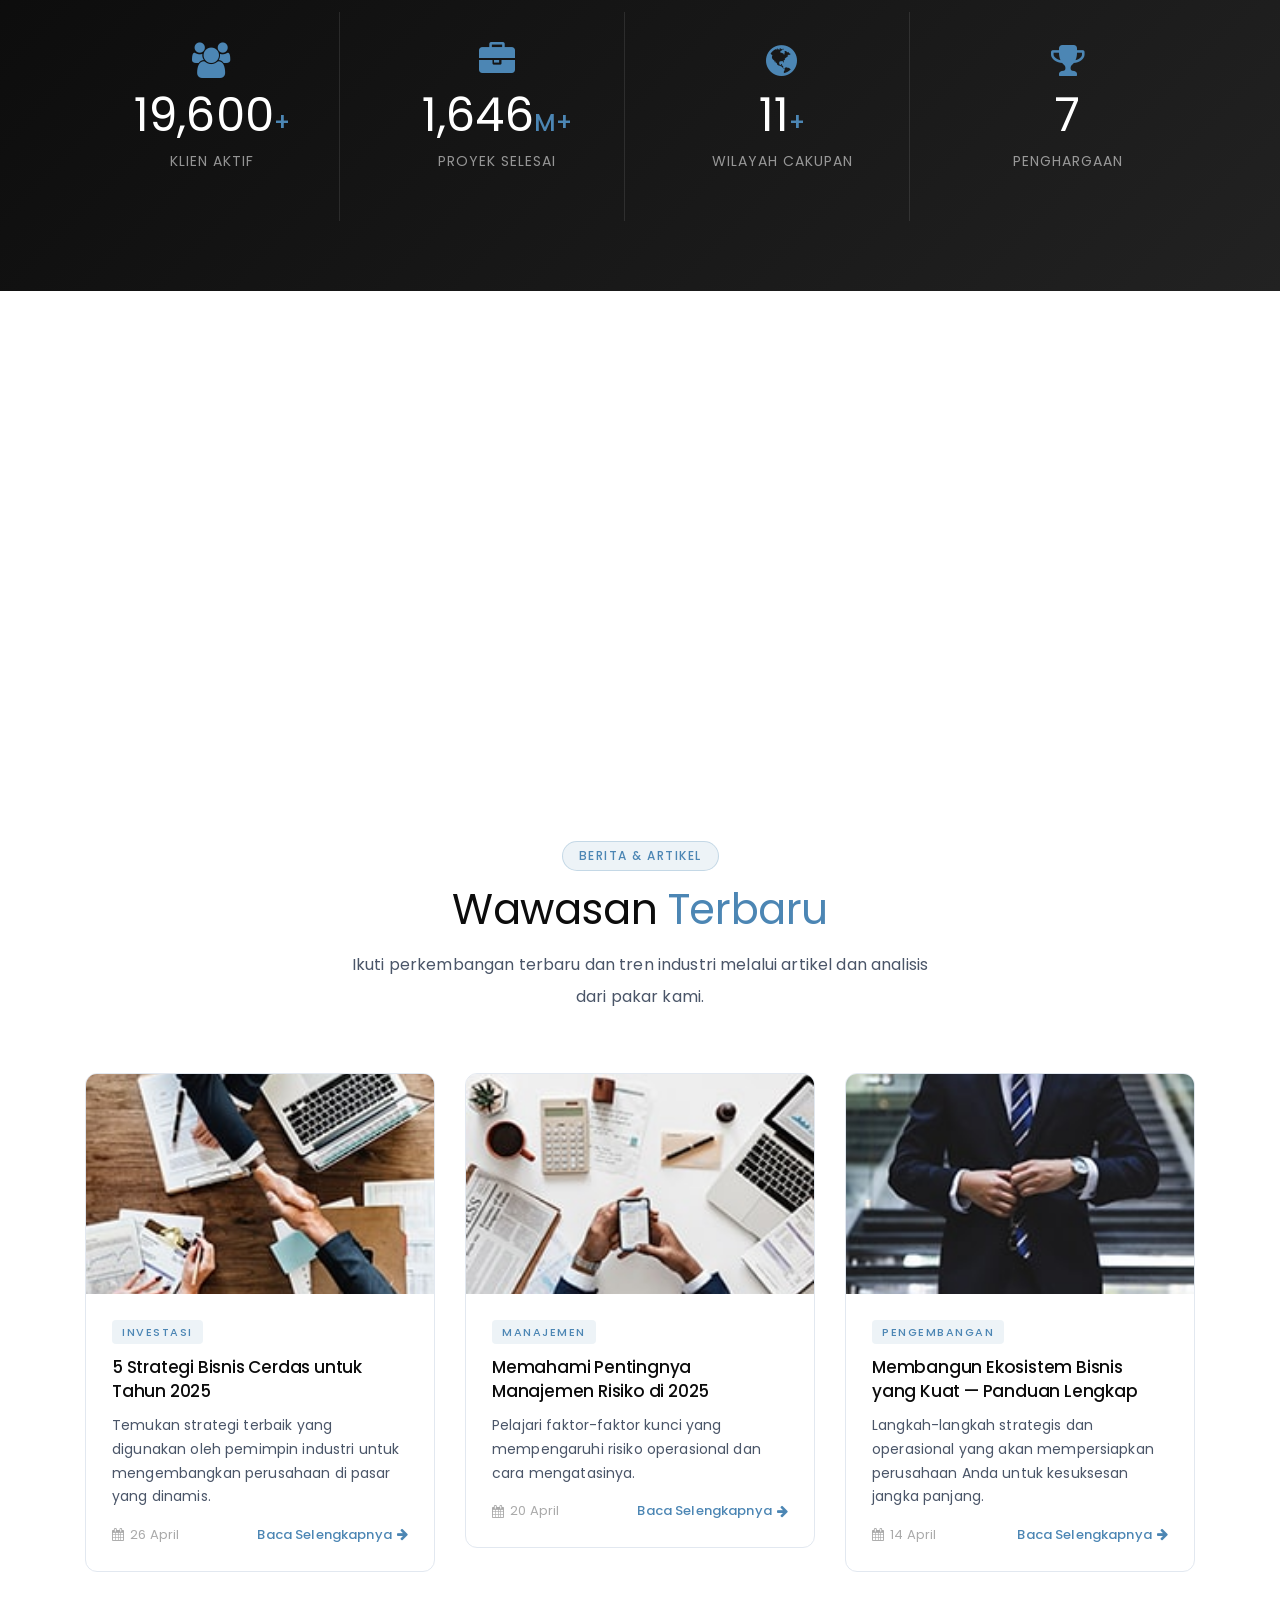
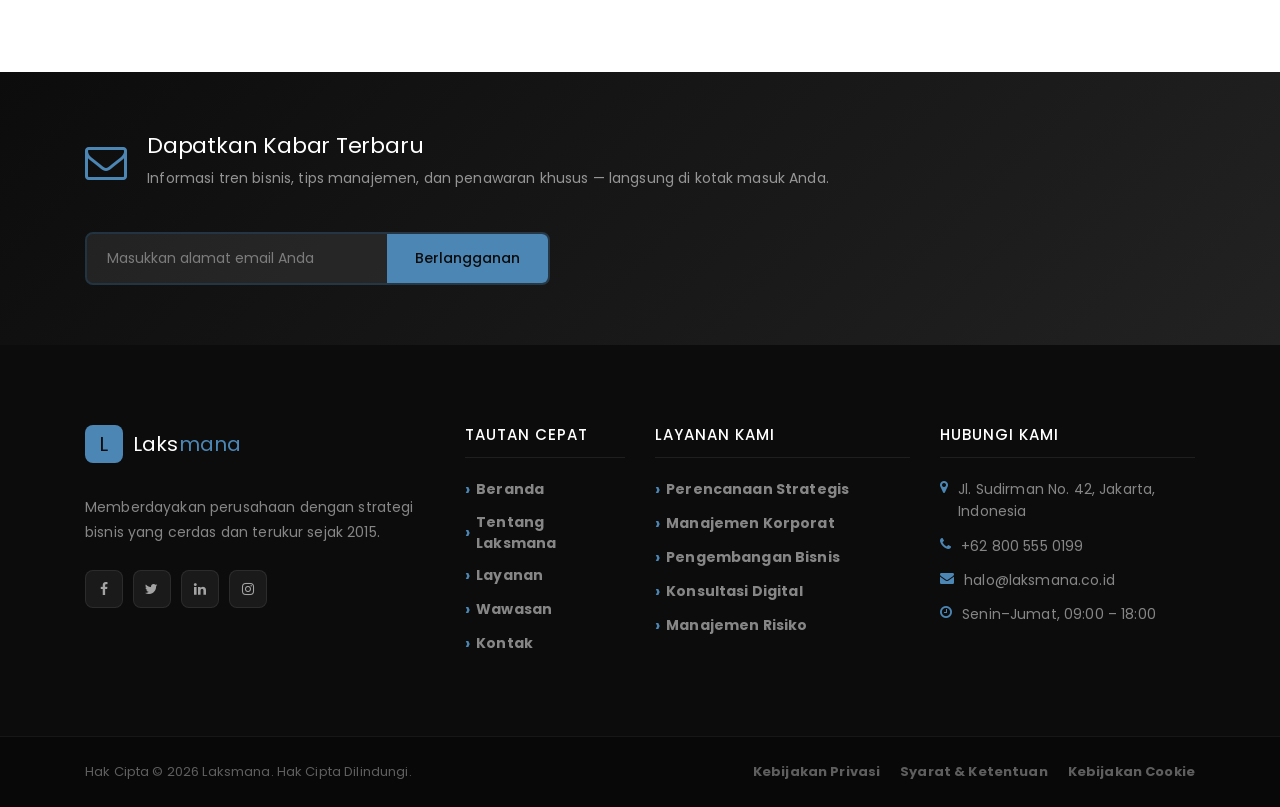
==== commit 25db1d38: "Update: Refine hero font, remove hover glitch and badge" ====
--- a/index.html
+++ b/index.html
@@ -108,9 +108,7 @@
 
                 <!-- Main Image Box -->
                 <div class="ve-bento-item ve-bento-img bg-img wow fadeInUp" data-wow-delay="250ms" style="background-image:url(img/bg-img/scbd.jpg);">
-                    <div class="ve-bento-glass-tag">
-                        <i class="fa fa-star"></i> Kualitas Premium
-                    </div>
+                    
                 </div>
                 
                 <!-- Stats Boxes -->
--- a/css/custom-override.css
+++ b/css/custom-override.css
@@ -1226,7 +1226,7 @@
 
 .ve-bento-main h1 {
     font-size: 56px;
-    font-weight: 800;
+    font-weight: 500;
     line-height: 1.15;
     margin-bottom: 20px;
     color: #fff;
@@ -1323,7 +1323,7 @@
 
 .ve-bento-stat h3 {
     font-size: 42px;
-    font-weight: 800;
+    font-weight: 500;
     color: #fff;
     margin-bottom: 5px;
 }
@@ -1364,3 +1364,10 @@
 }
 
 .ve-loader-logo .ve-logo-text { color: #ffffff !important; }
+
+.ve-bento-img:hover {
+    box-shadow: none !important;
+    border-color: rgba(255, 255, 255, 0.1) !important;
+    /* Prevent overriding the inline background image */
+    background-color: transparent !important;
+}
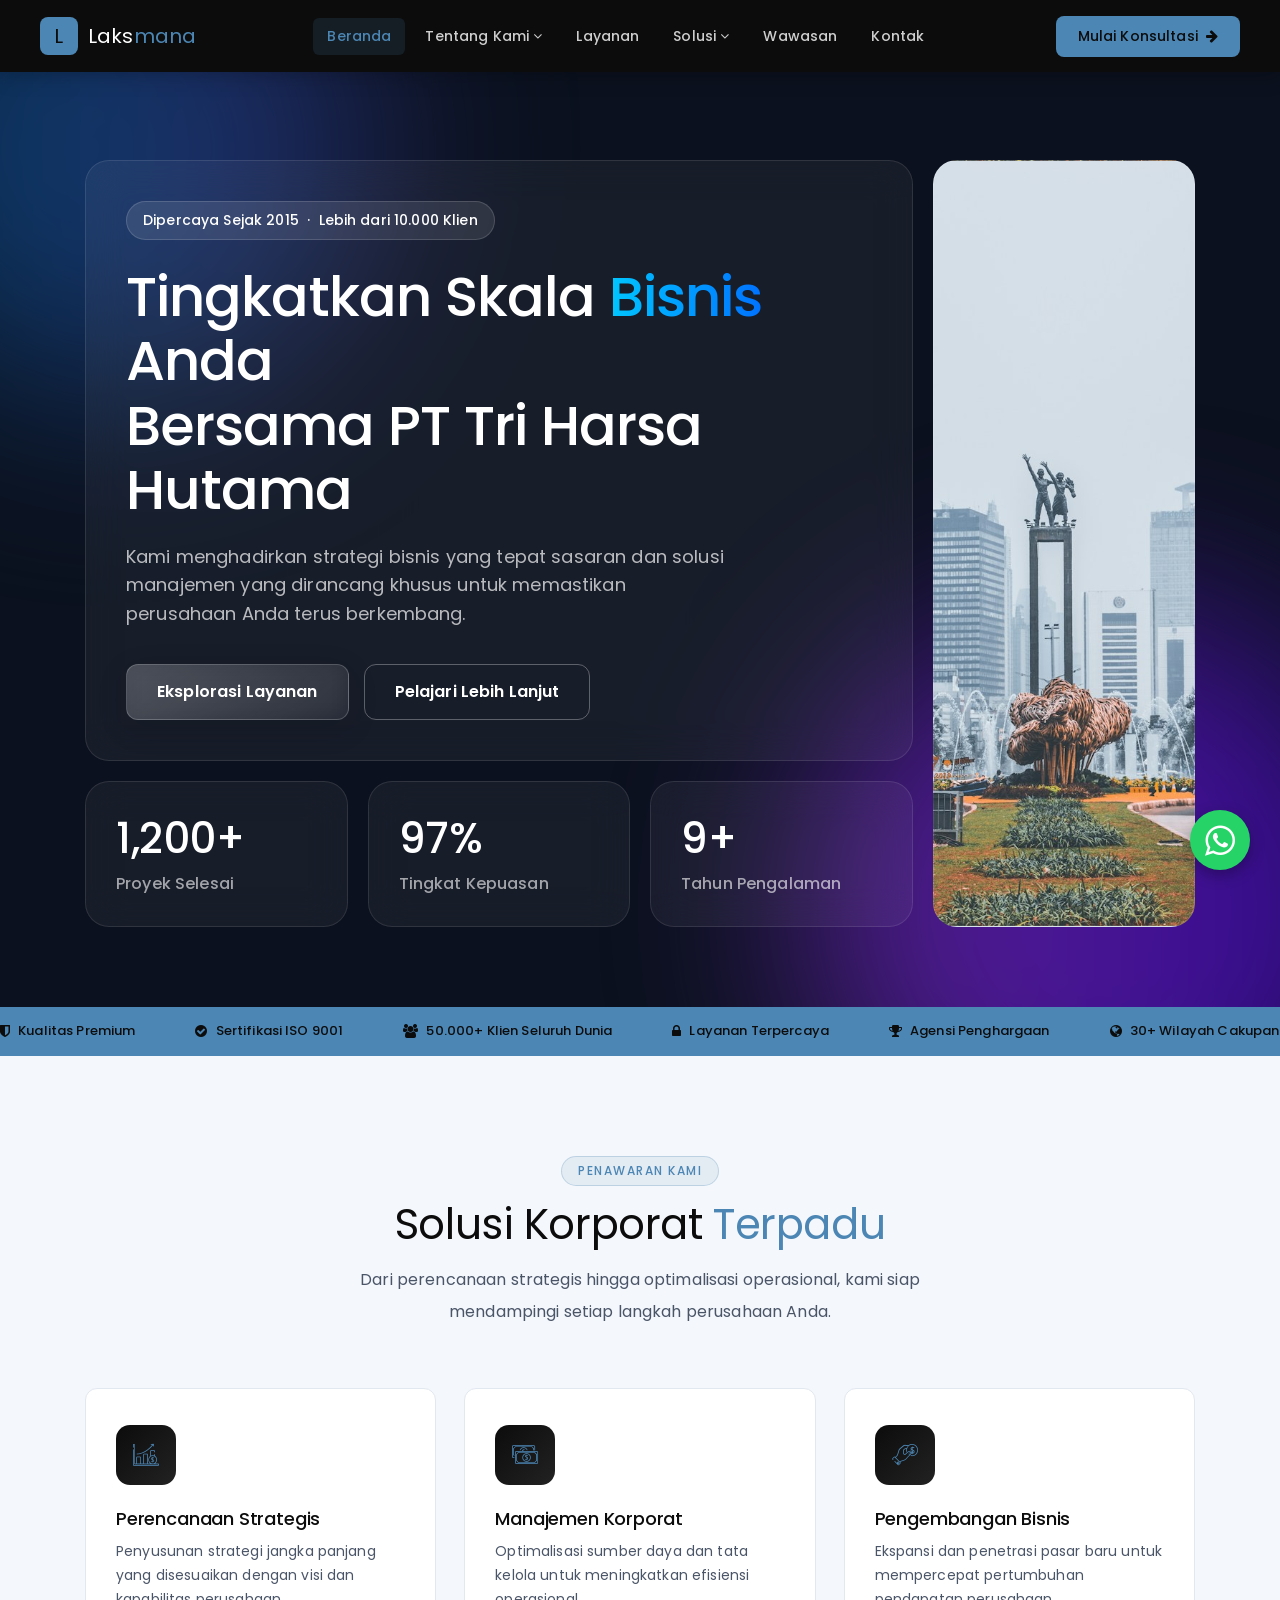
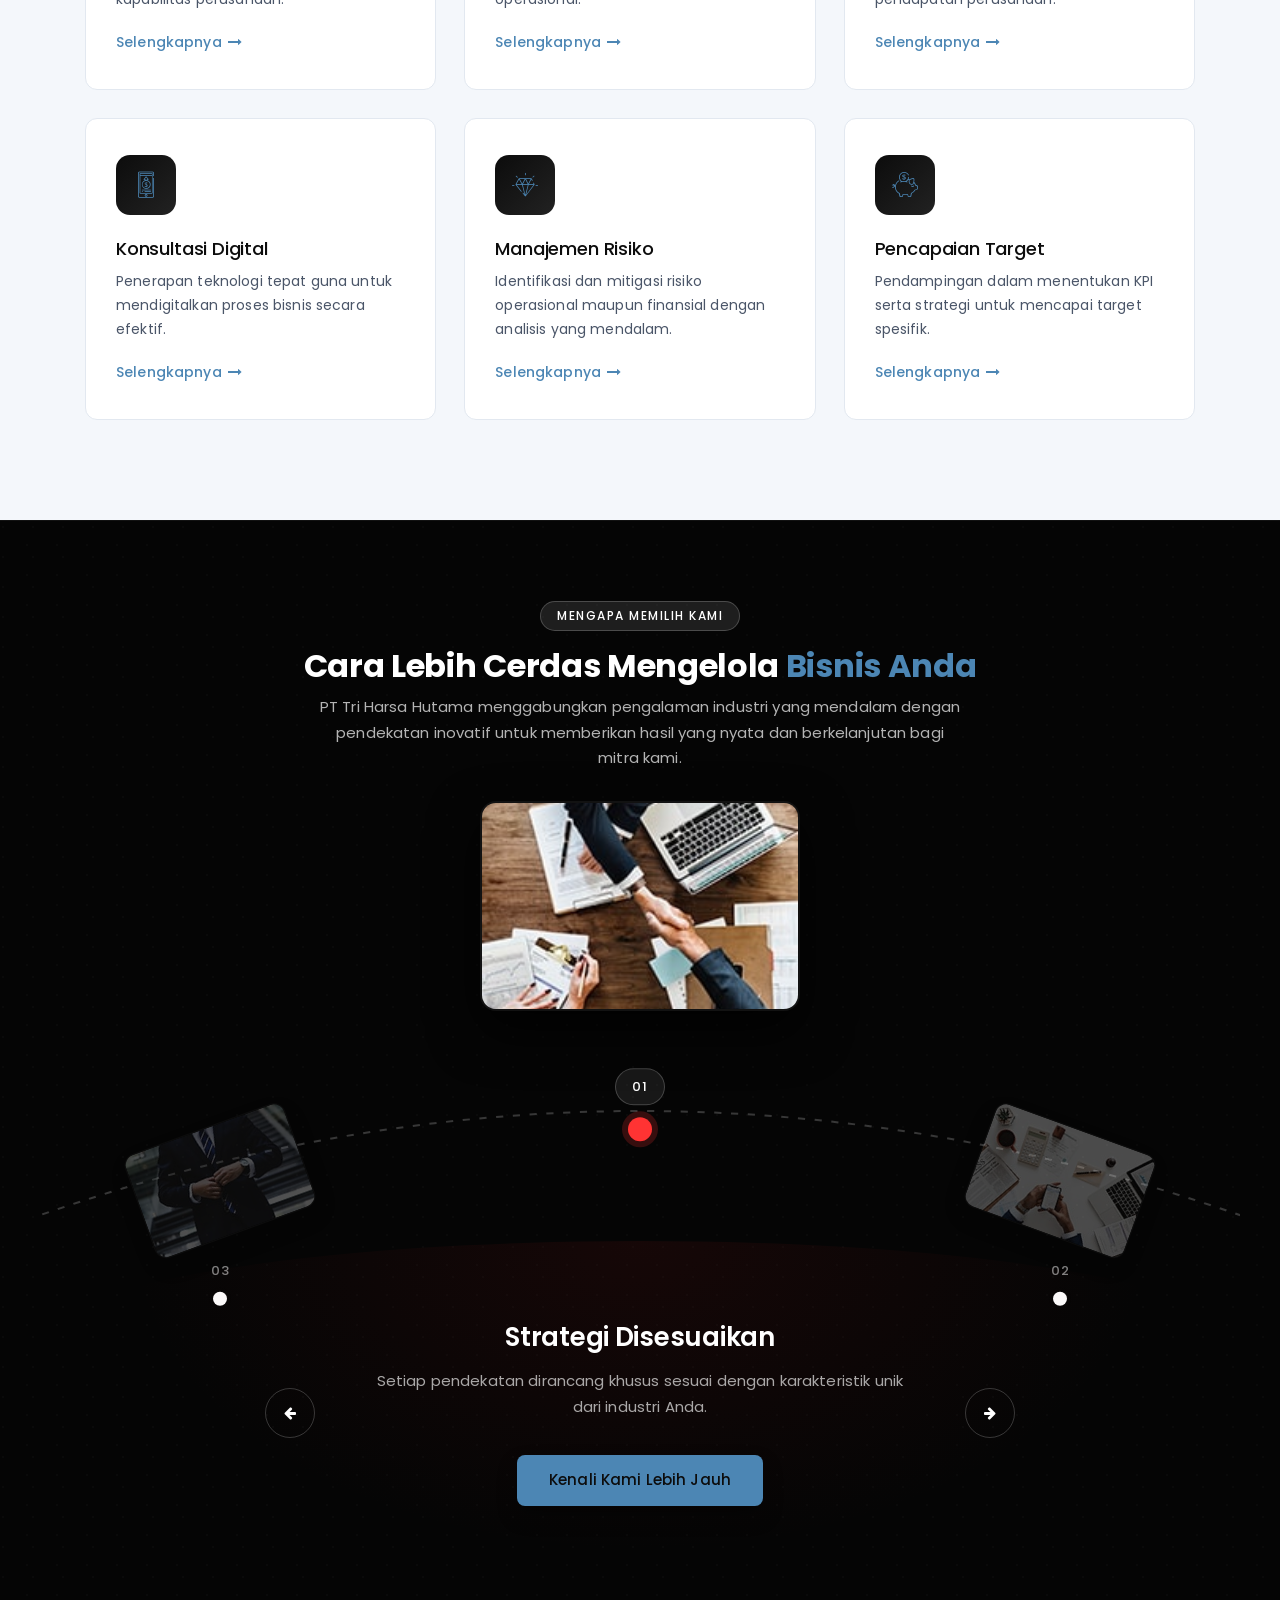
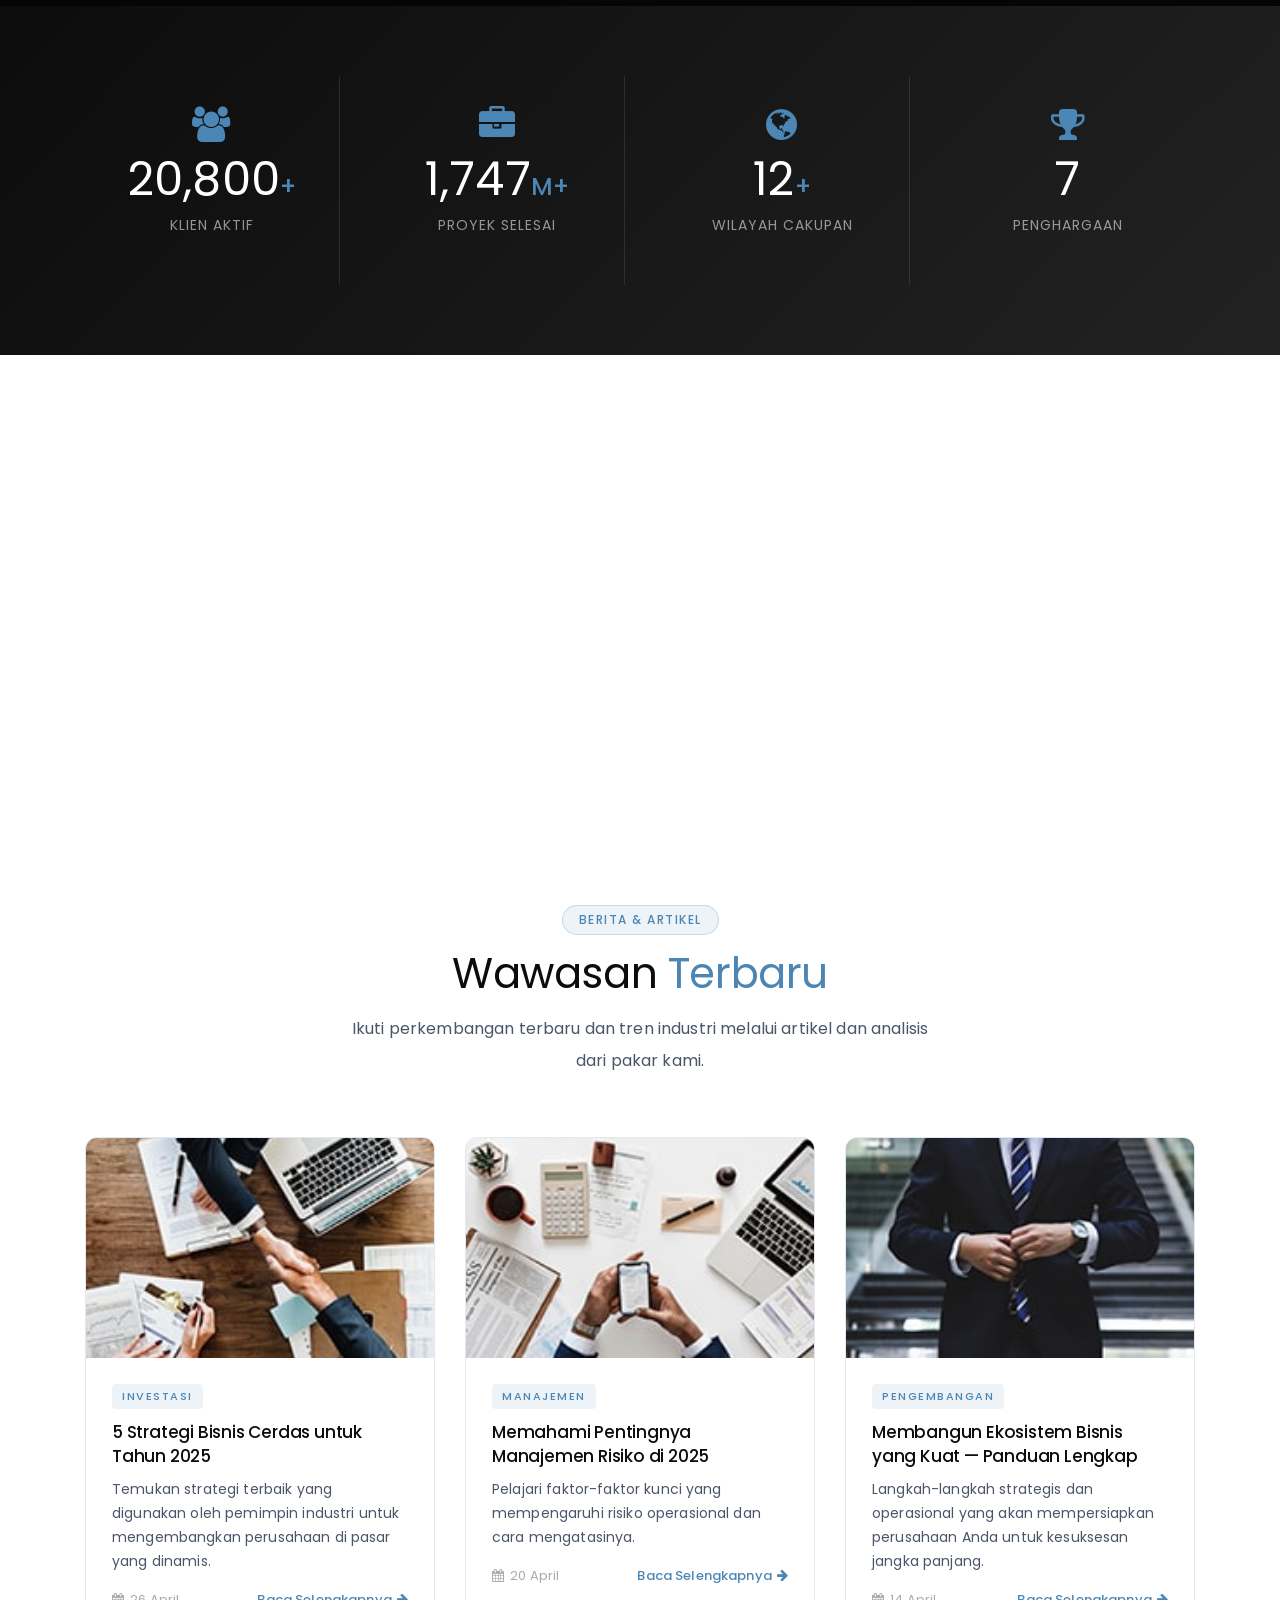
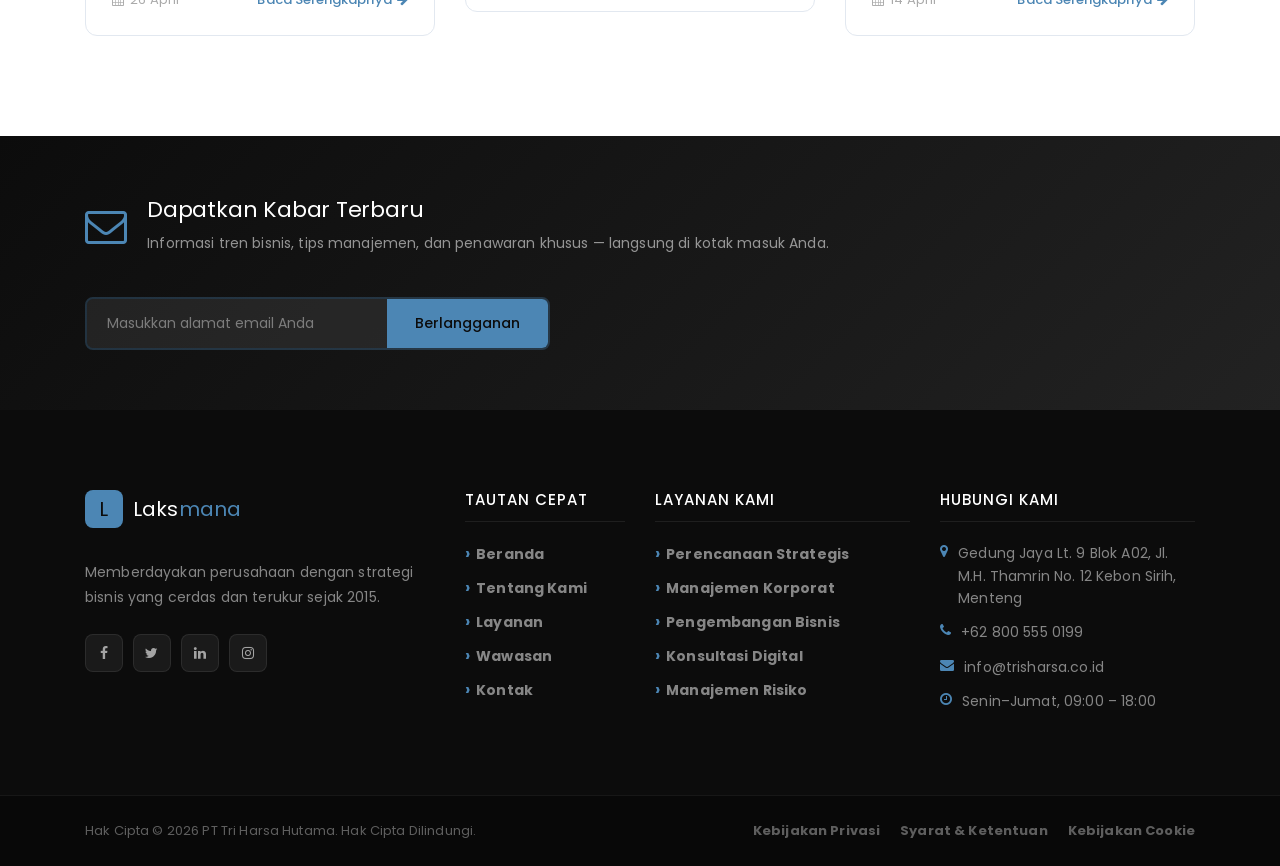
==== commit 06967e6e: "Update: PT Tri Harsa Hutama rebrand, fix address & hover" ====
--- a/index.html
+++ b/index.html
@@ -3,11 +3,11 @@
 
 <head>
     <meta charset="UTF-8">
-    <meta name="description" content="Laksmana - Template HTML Korporat dan Bisnis Premium">
+    <meta name="description" content="PT Tri Harsa Hutama - Konsultan Korporat & Bisnis Terpercaya">
     <meta http-equiv="X-UA-Compatible" content="IE=edge">
     <meta name="viewport" content="width=device-width, initial-scale=1, shrink-to-fit=no">
 
-    <title>Laksmana - Mitra Korporat & Bisnis Anda</title>
+    <title>PT Tri Harsa Hutama - Mitra Korporat & Bisnis Anda</title>
 
     <link rel="icon" href="img/core-img/favicon.ico">
     <link rel="stylesheet" href="style.css">
@@ -98,7 +98,7 @@
                 <!-- Main Intro Box -->
                 <div class="ve-bento-item ve-bento-main wow fadeInUp" data-wow-delay="100ms">
                     <span class="ve-bento-badge">Dipercaya Sejak 2015 &nbsp;·&nbsp; Lebih dari 10.000 Klien</span>
-                    <h1>Tingkatkan Skala <span class="text-gradient">Bisnis</span> Anda<br>Bersama Laksmana</h1>
+                    <h1>Tingkatkan Skala <span class="text-gradient">Bisnis</span> Anda<br>Bersama PT Tri Harsa Hutama</h1>
                     <p>Kami menghadirkan strategi bisnis yang tepat sasaran dan solusi manajemen yang dirancang khusus untuk memastikan perusahaan Anda terus berkembang.</p>
                     <div class="ve-bento-actions">
                         <a href="layanan.html" class="ve-btn-glass">Eksplorasi Layanan</a>
@@ -207,7 +207,7 @@
             <h2 style="color:#fff;">Cara Lebih Cerdas Mengelola <span>Bisnis Anda</span></h2>
             <p
                 style="color:rgba(255,255,255,0.7); max-width:650px; margin:0 auto 30px; font-size:15px; line-height:1.7;">
-                Laksmana menggabungkan pengalaman industri yang mendalam dengan pendekatan inovatif untuk memberikan
+                PT Tri Harsa Hutama menggabungkan pengalaman industri yang mendalam dengan pendekatan inovatif untuk memberikan
                 hasil yang nyata dan berkelanjutan bagi mitra kami.</p>
         </div>
 
@@ -402,7 +402,7 @@
                     <h5 class="ve-footer-title">Tautan Cepat</h5>
                     <ul class="ve-footer-links">
                         <li><a href="index.html">Beranda</a></li>
-                        <li><a href="tentang.html">Tentang Laksmana</a></li>
+                        <li><a href="tentang.html">Tentang Kami</a></li>
                         <li><a href="layanan.html">Layanan</a></li>
                         <li><a href="wawasan.html">Wawasan</a></li>
                         <li><a href="kontak.html">Kontak</a></li>
@@ -423,9 +423,9 @@
                 <div class="col-12 col-sm-6 col-lg-3 mb-50">
                     <h5 class="ve-footer-title">Hubungi Kami</h5>
                     <ul class="ve-footer-contact">
-                        <li><i class="fa fa-map-marker"></i> Jl. Sudirman No. 42, Jakarta, Indonesia</li>
+                        <li><i class="fa fa-map-marker"></i> Gedung Jaya Lt. 9 Blok A02, Jl. M.H. Thamrin No. 12 Kebon Sirih, Menteng</li>
                         <li><i class="fa fa-phone"></i> +62 800 555 0199</li>
-                        <li><i class="fa fa-envelope"></i> halo@laksmana.co.id</li>
+                        <li><i class="fa fa-envelope"></i> info@trisharsa.co.id</li>
                         <li><i class="fa fa-clock-o"></i> Senin–Jumat, 09:00 – 18:00</li>
                     </ul>
                 </div>
@@ -437,7 +437,7 @@
             <div class="container">
                 <div class="ve-footer-bottom-inner">
                     <p>Hak Cipta &copy;
-                        <script>document.write(new Date().getFullYear());</script> Laksmana. Hak Cipta Dilindungi.
+                        <script>document.write(new Date().getFullYear());</script> PT Tri Harsa Hutama. Hak Cipta Dilindungi.
                     </p>
                     <ul>
                         <li><a href="#">Kebijakan Privasi</a></li>
--- a/css/custom-override.css
+++ b/css/custom-override.css
@@ -1371,3 +1371,14 @@
     /* Prevent overriding the inline background image */
     background-color: transparent !important;
 }
+
+/* ============================================================
+   DISABLE HOVER MOVEMENT ON BENTO HERO IMAGE
+   ============================================================ */
+.ve-bento-img {
+    transition: none !important;
+}
+.ve-bento-img:hover {
+    transform: none !important;
+    background-position: center !important;
+}
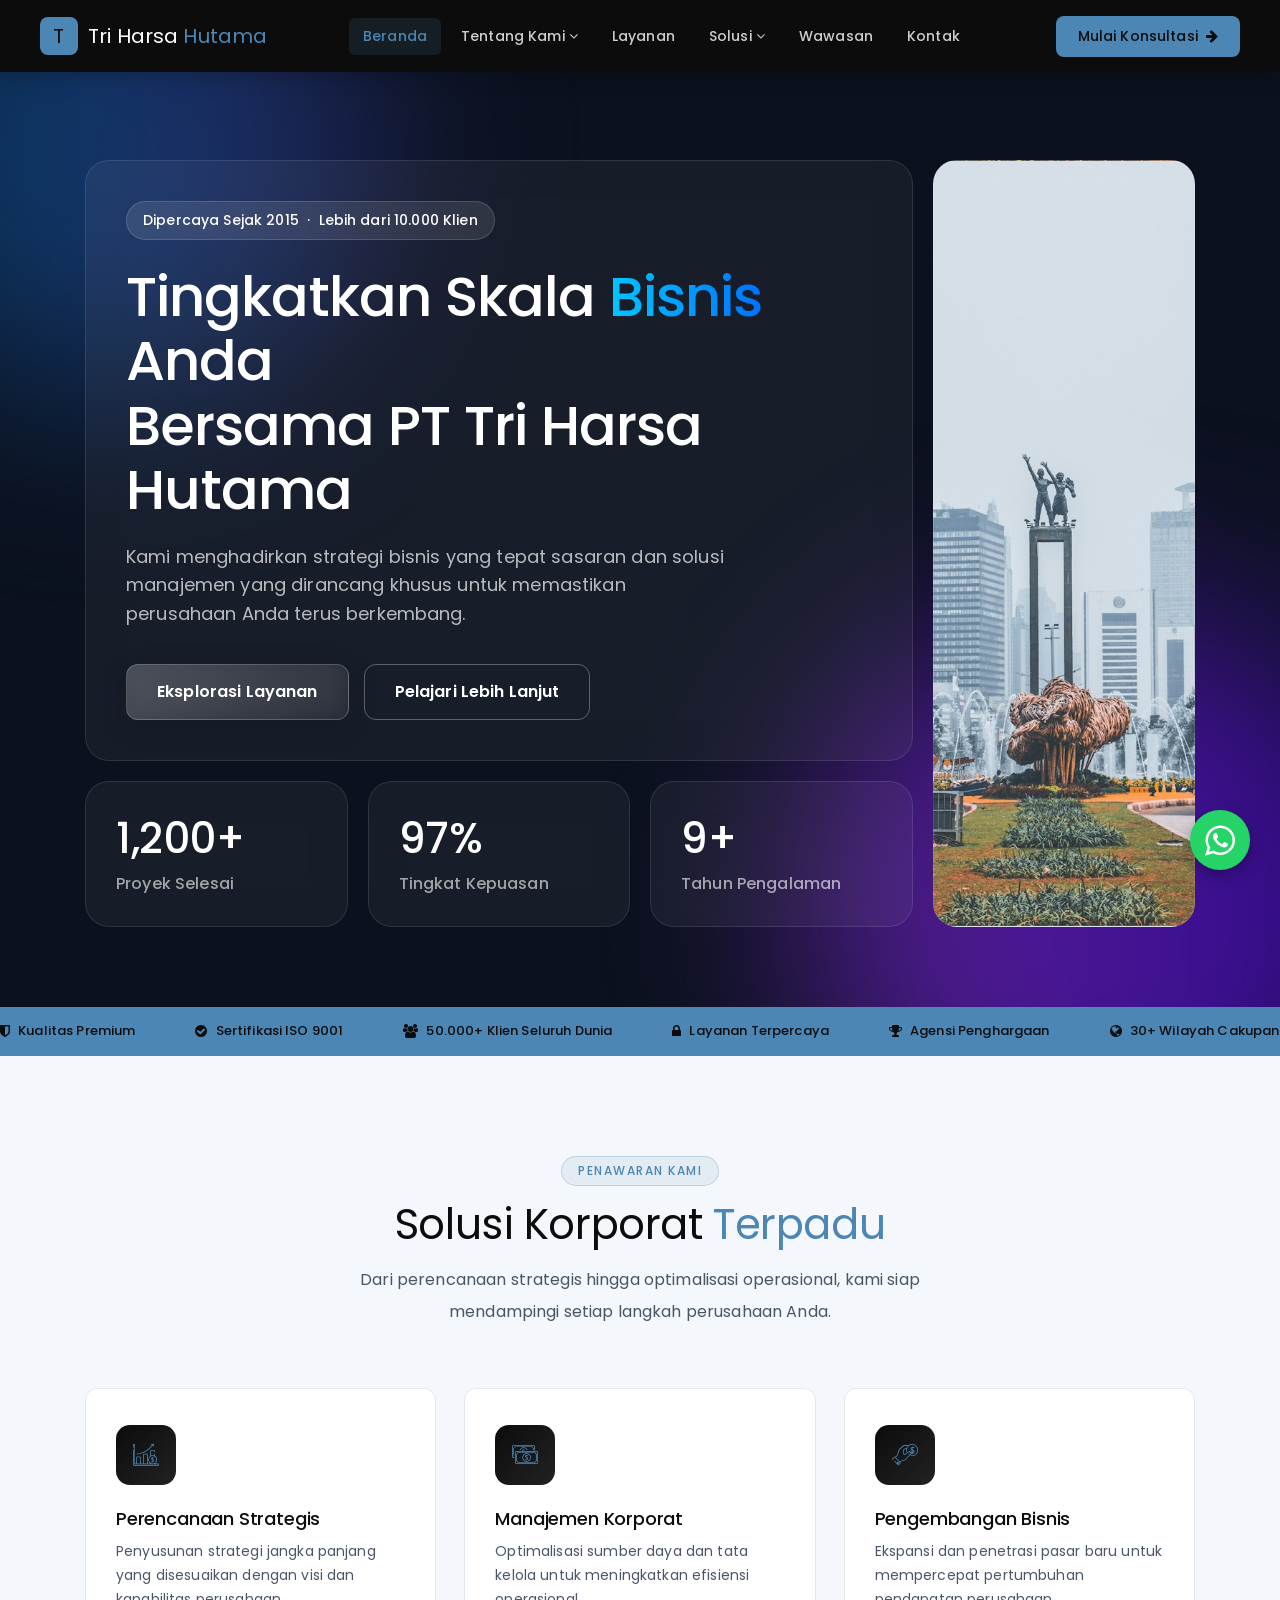
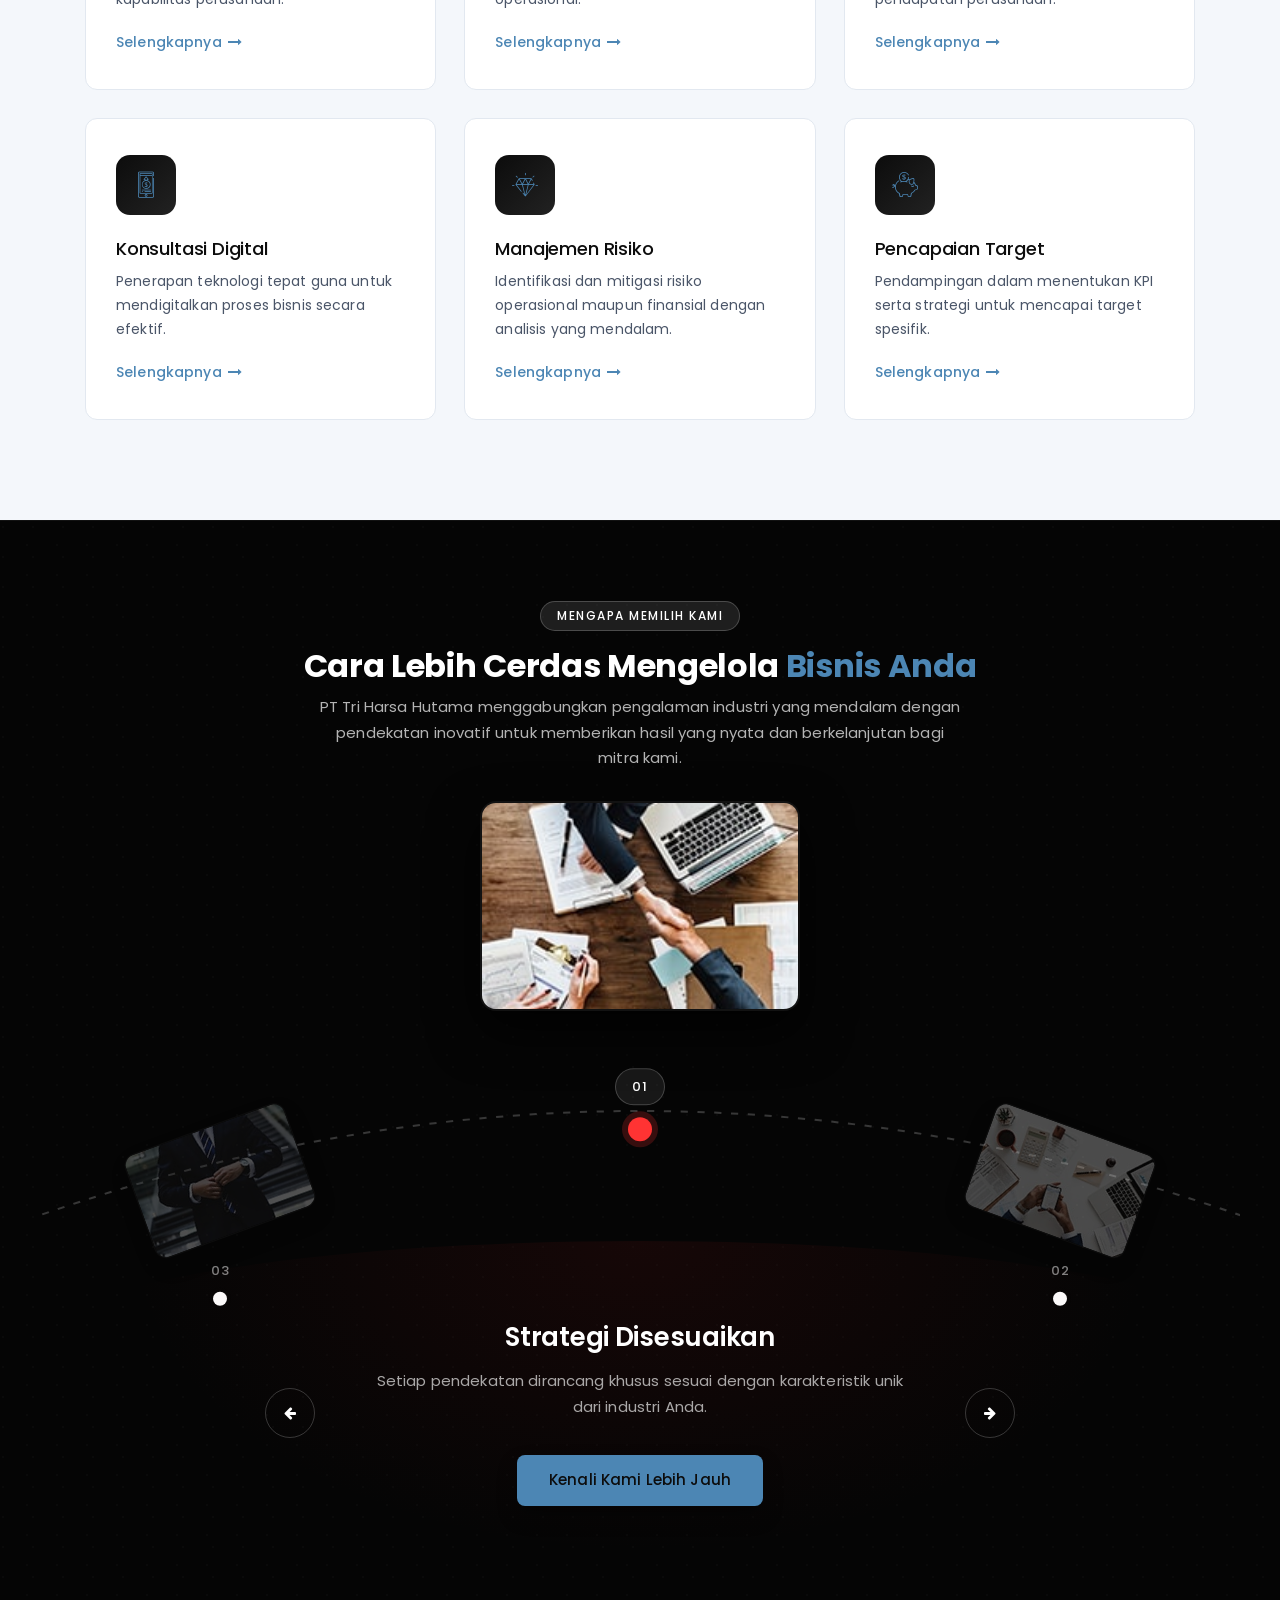
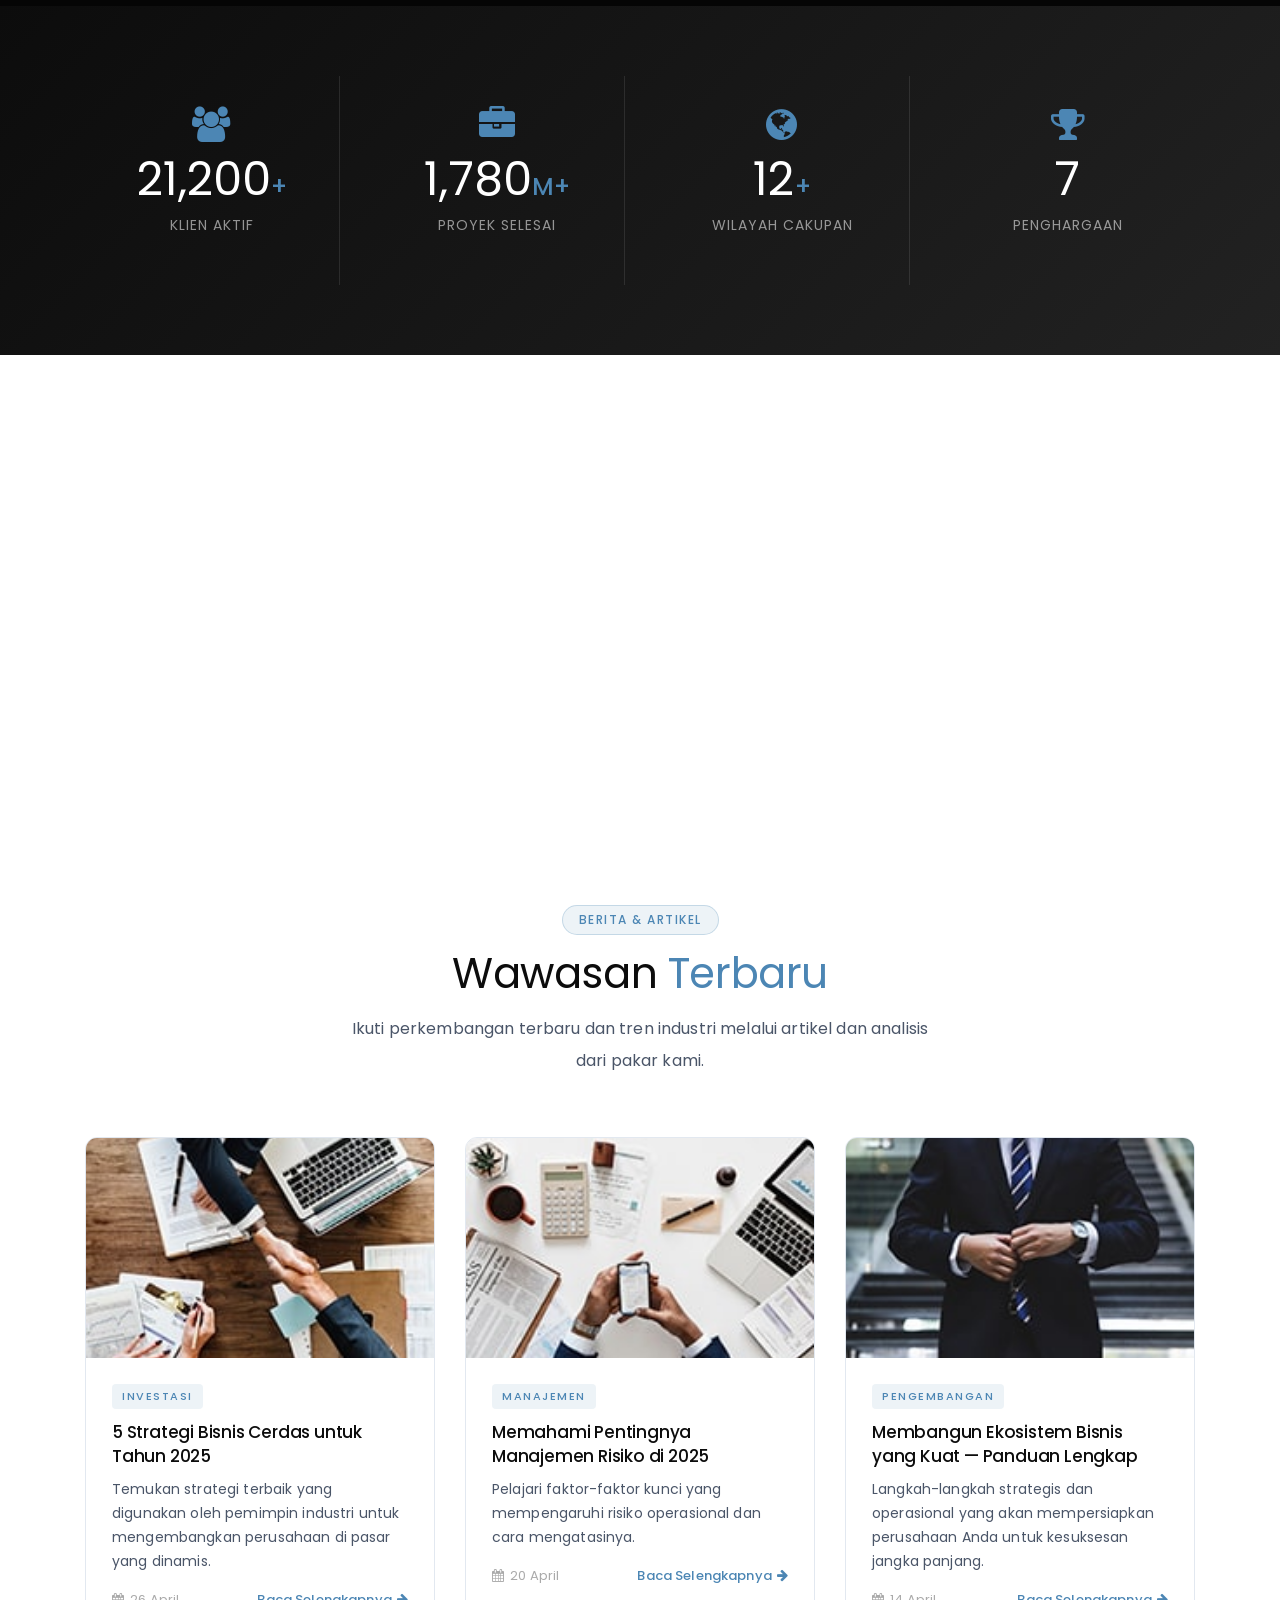
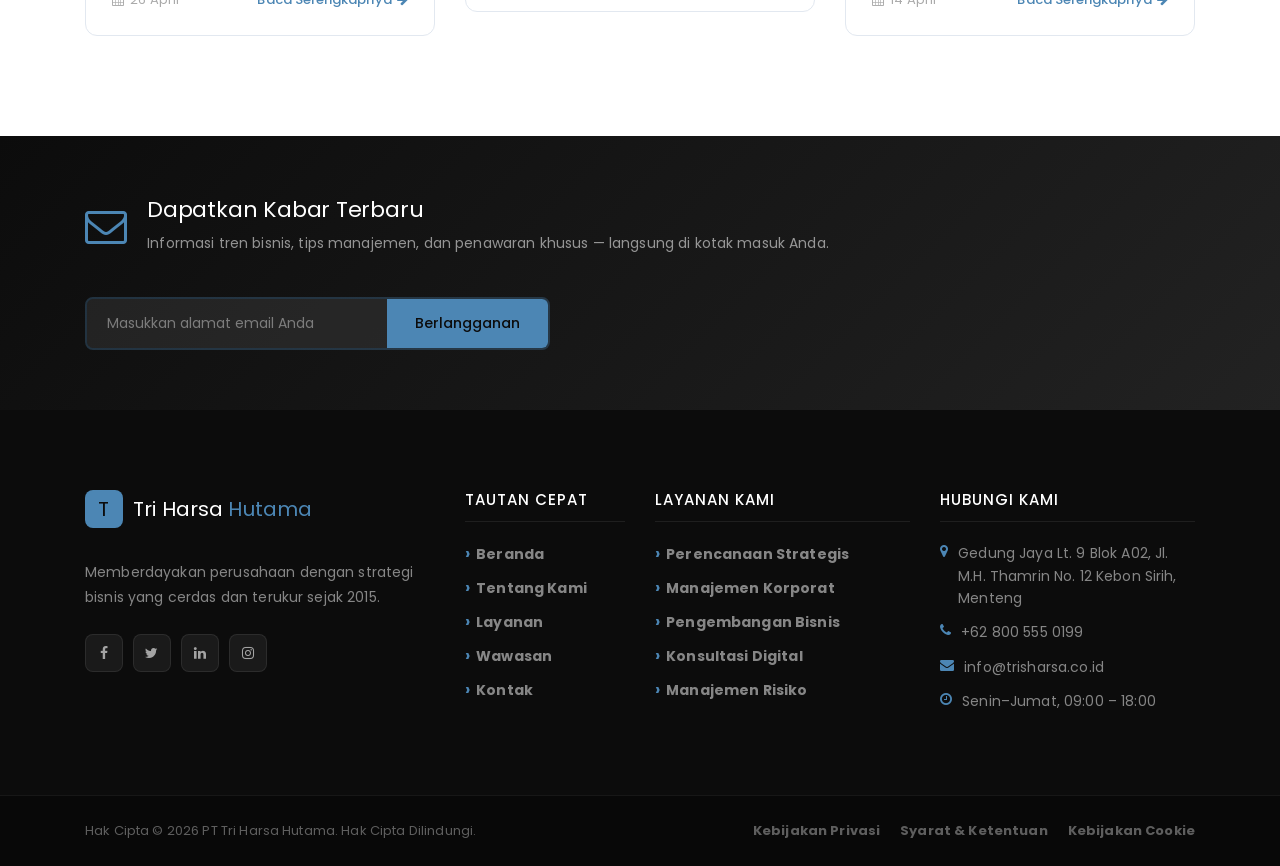
==== commit d8901c1d: "Update: Change logo to Tri Harsa Hutama" ====
--- a/index.html
+++ b/index.html
@@ -19,8 +19,8 @@
     <div class="preloader d-flex align-items-center justify-content-center">
         <div class="ve-custom-loader">
             <div class="ve-loader-logo">
-                <span class="ve-logo-icon">L</span>
-                <span class="ve-logo-text">Laks<strong>mana</strong></span>
+                <span class="ve-logo-icon">T</span>
+                <span class="ve-logo-text">Tri Harsa <strong>Hutama</strong></span>
             </div>
             <div class="ve-loader-spinner"></div>
         </div>
@@ -32,8 +32,8 @@
             <!-- Logo -->
             <div class="ve-logo">
                 <a href="index.html">
-                    <span class="ve-logo-icon">L</span>
-                    <span class="ve-logo-text">Laks<strong>mana</strong></span>
+                    <span class="ve-logo-icon">T</span>
+                    <span class="ve-logo-text">Tri Harsa <strong>Hutama</strong></span>
                 </a>
             </div>
 
@@ -385,8 +385,8 @@
                 <div class="col-12 col-sm-6 col-lg-4 mb-50">
                     <div class="ve-footer-brand">
                         <a href="index.html" class="ve-footer-logo">
-                            <span class="ve-logo-icon">L</span>
-                            <span class="ve-logo-text">Laks<strong>mana</strong></span>
+                            <span class="ve-logo-icon">T</span>
+                            <span class="ve-logo-text">Tri Harsa <strong>Hutama</strong></span>
                         </a>
                         <p>Memberdayakan perusahaan dengan strategi bisnis yang cerdas dan terukur sejak 2015.</p>
                         <div class="ve-social">
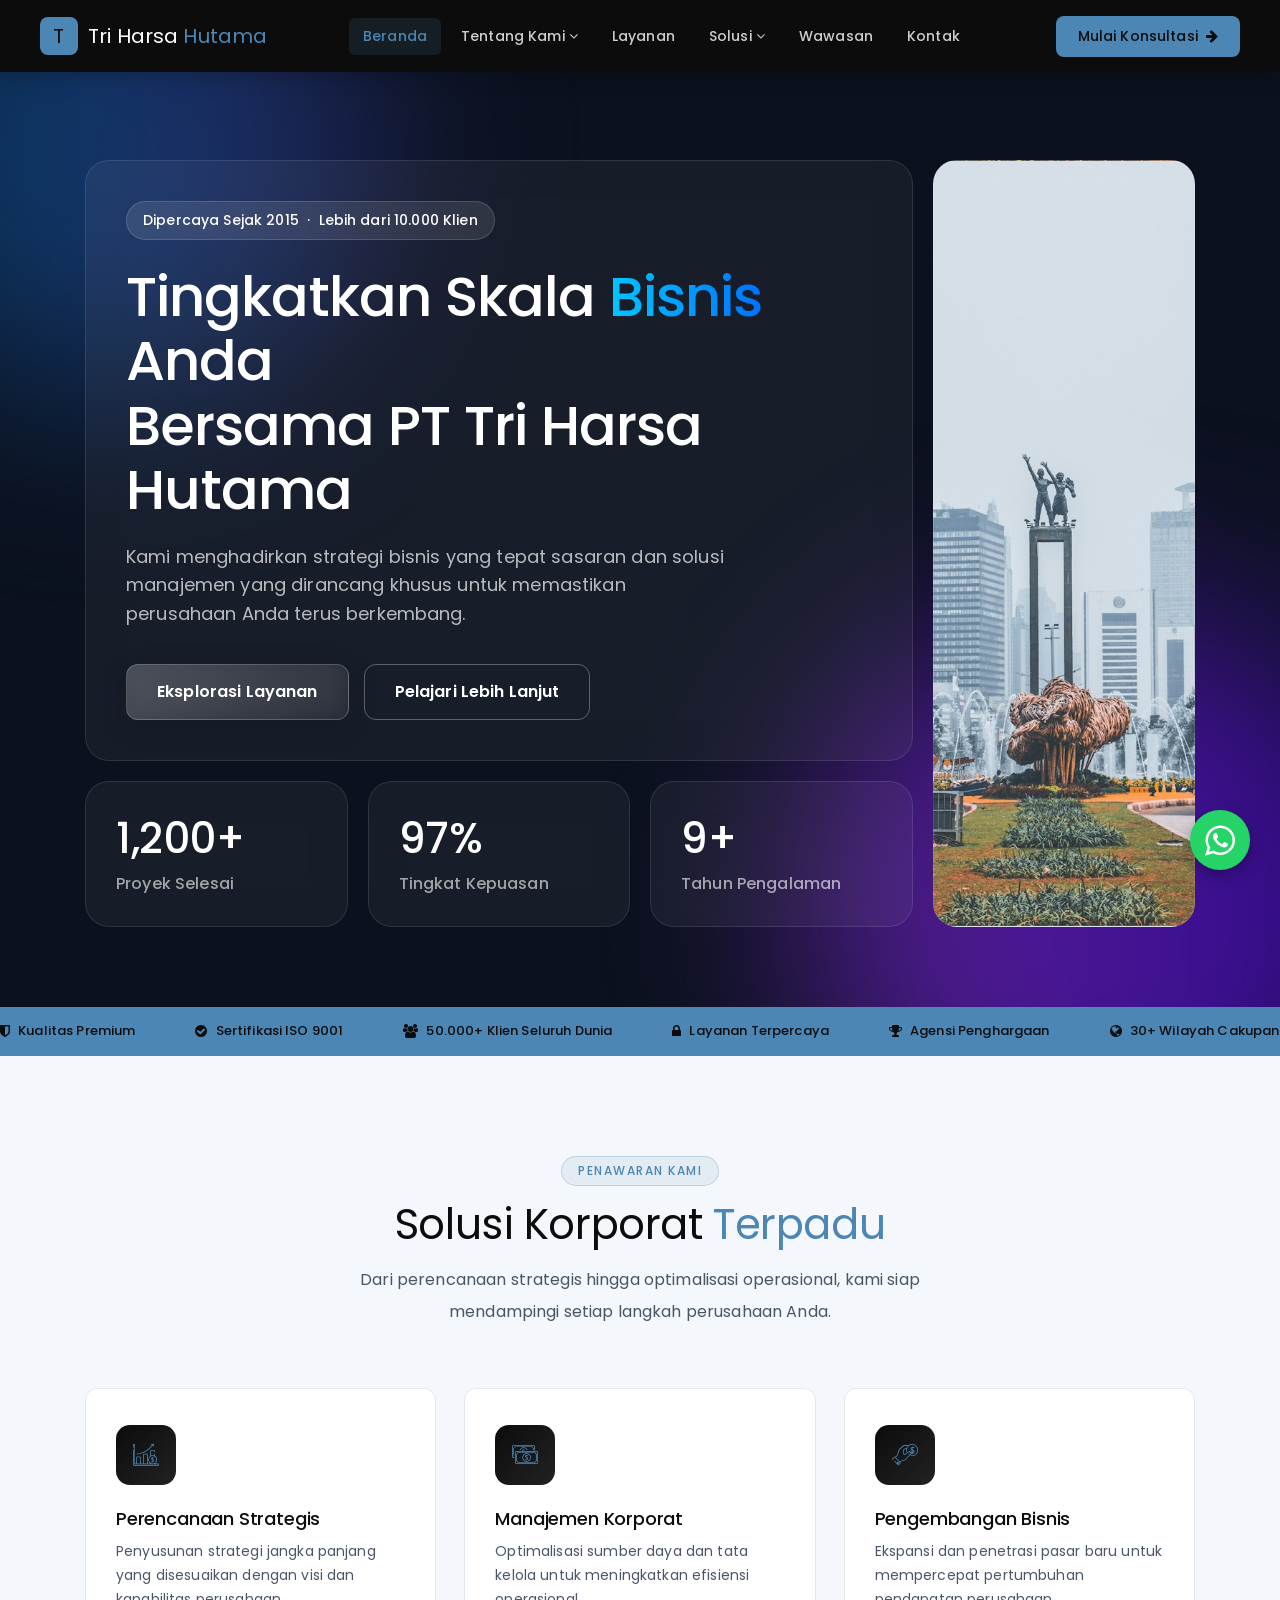
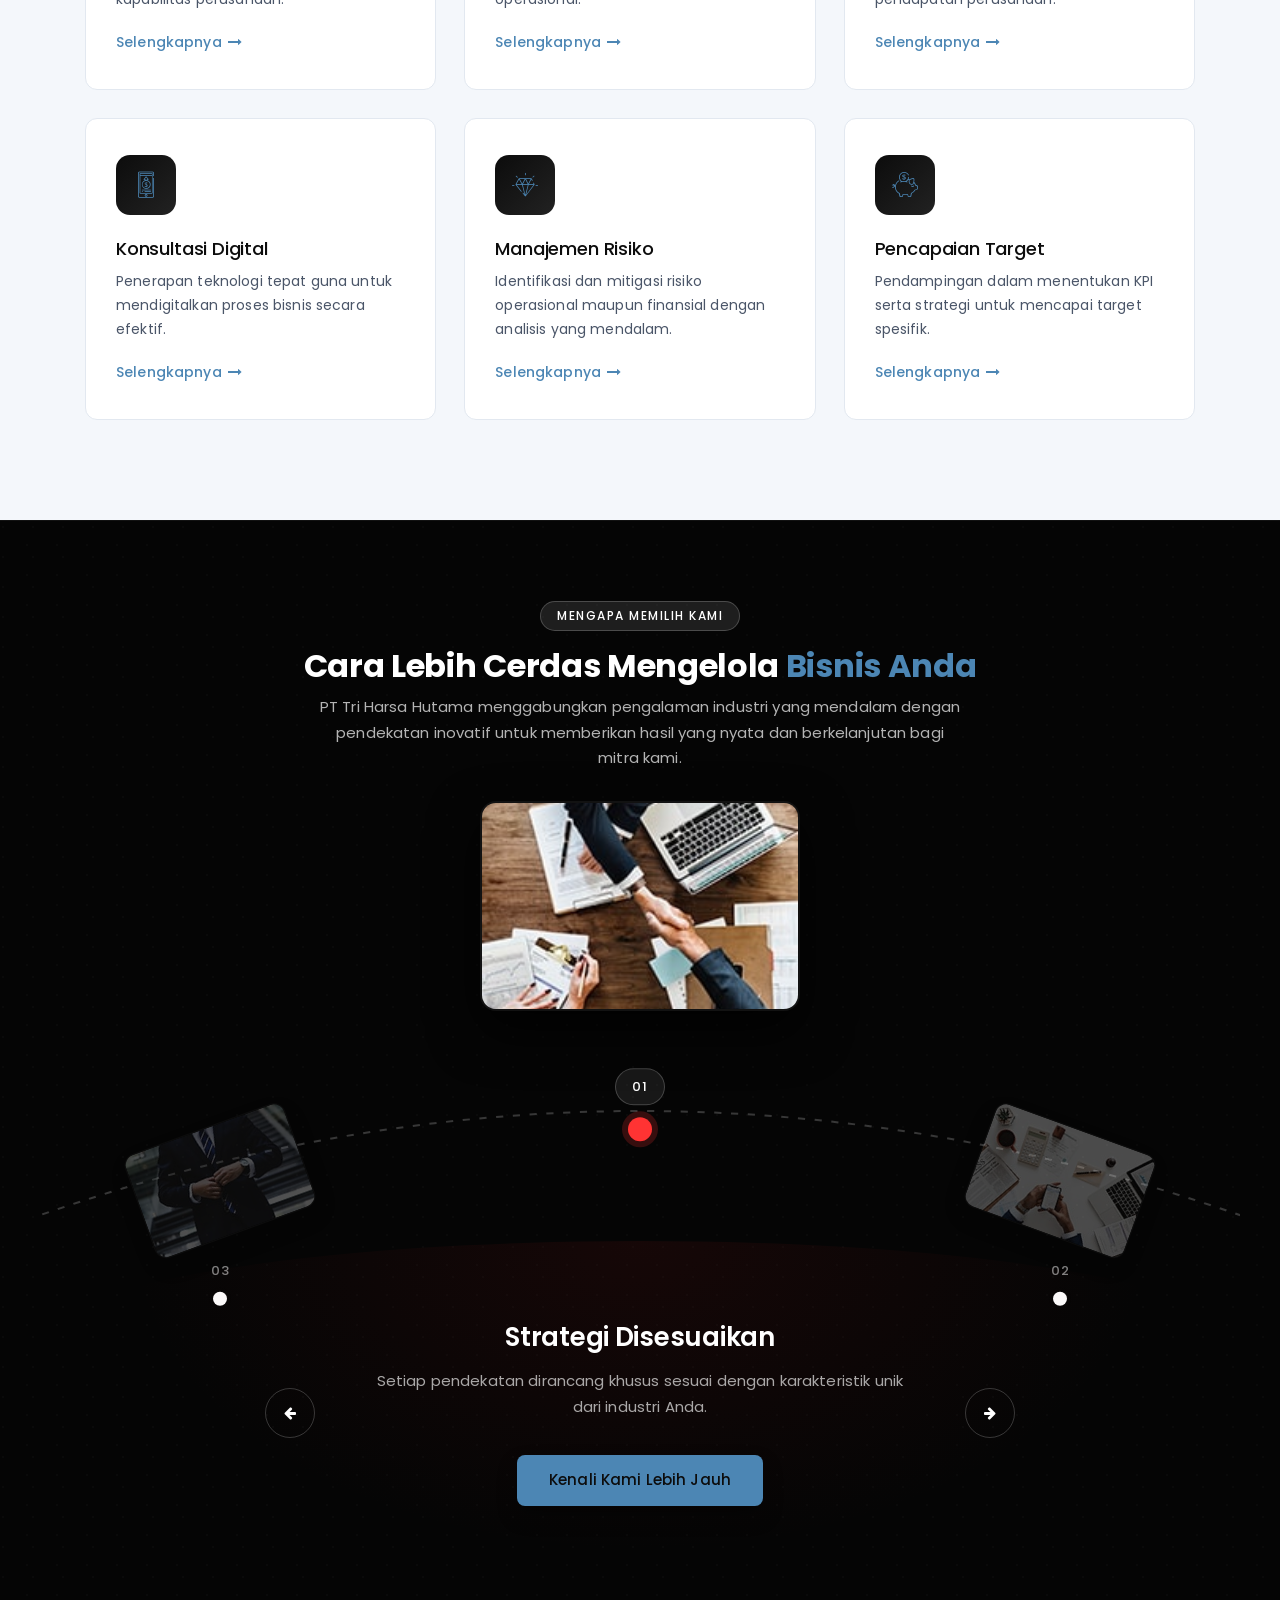
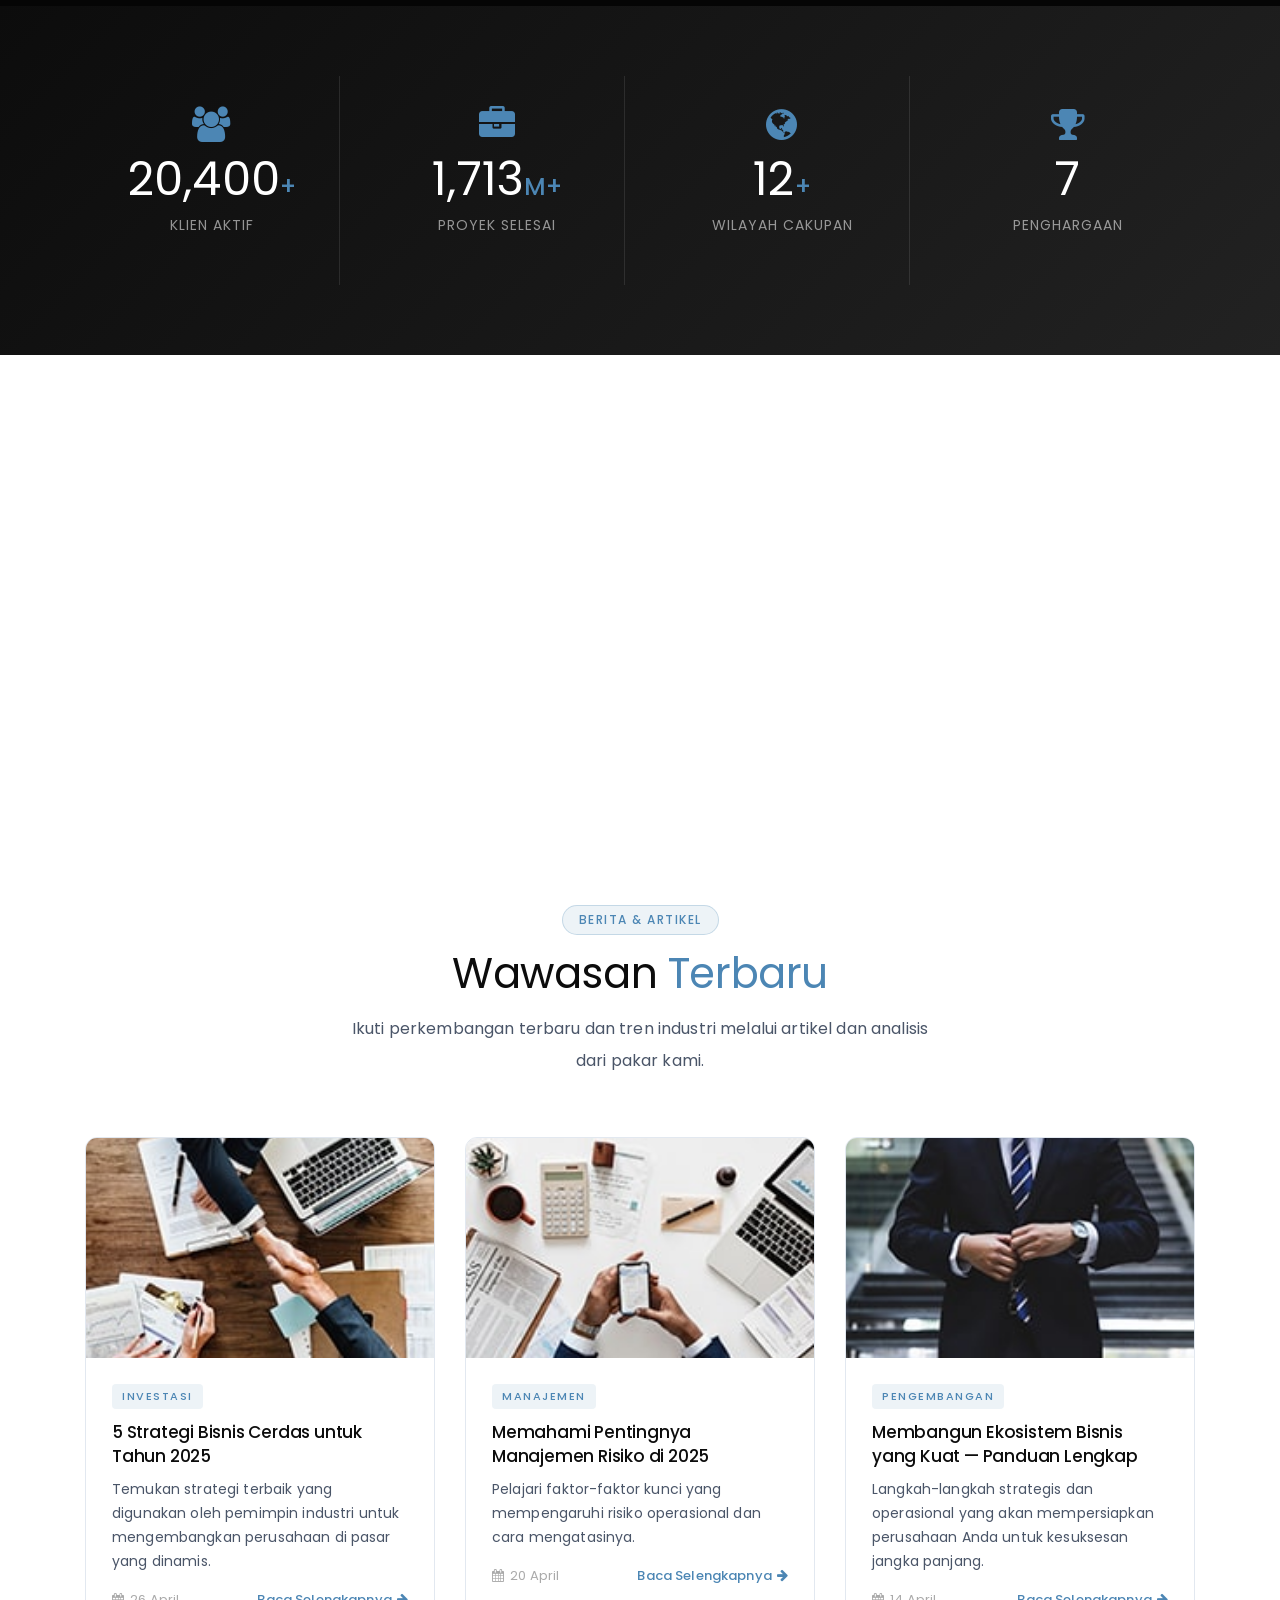
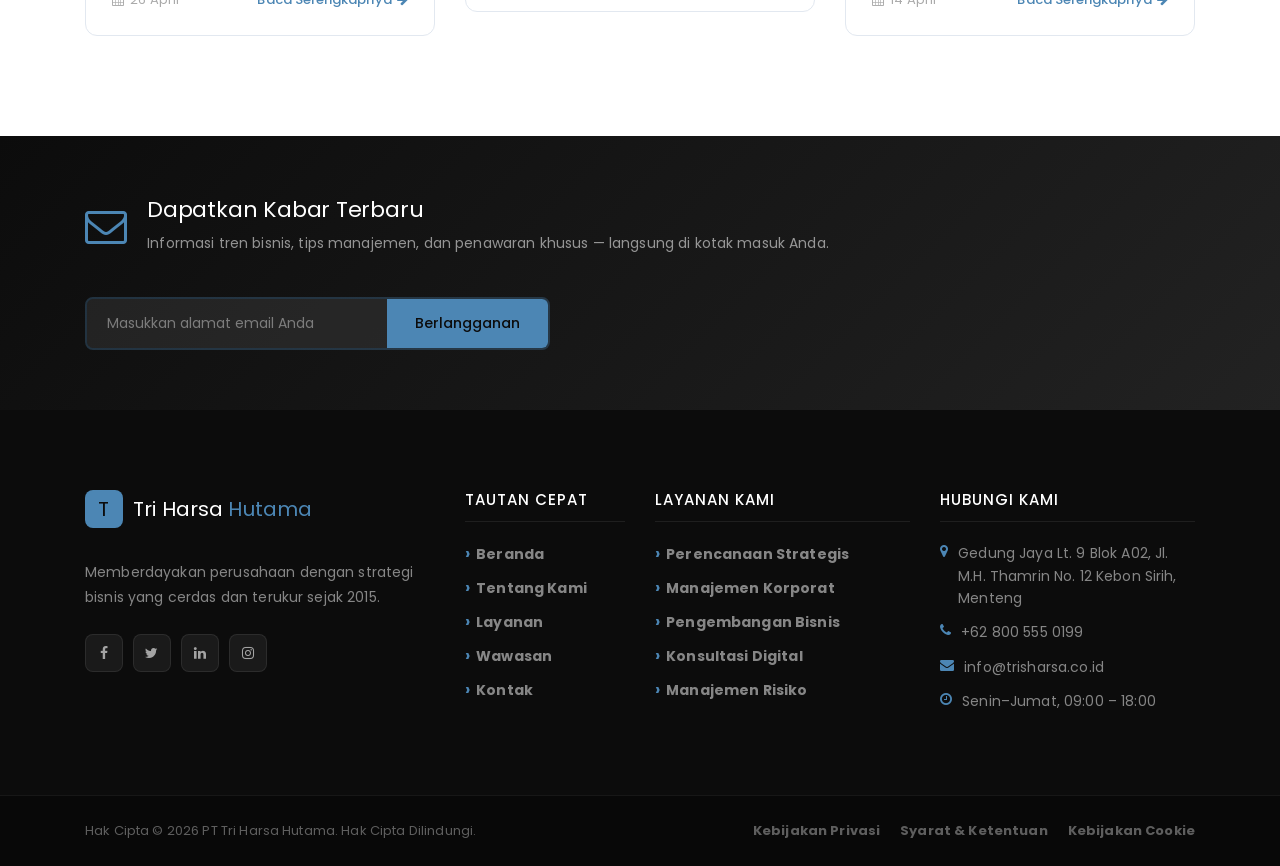
==== commit b4bb7dc3: "Update: Change embedded map location to Gedung Jaya" ====
--- a/index.html
+++ b/index.html
@@ -294,7 +294,7 @@
 
     <!-- ===== MAP SECTION ===== -->
     <div class="ve-map-area" style="width: 100%; display: block; line-height: 0;">
-        <iframe src="https://maps.google.com/maps?q=Batam,+Kota+Batam,+Kepulauan+Riau&t=&z=13&ie=UTF8&iwloc=&output=embed" width="100%" height="450" style="border:0;" allowfullscreen="" loading="lazy"></iframe>
+        <iframe src="https://maps.google.com/maps?q=Gedung+Jaya,+Jl.+M.H.+Thamrin+No.+12,+Jakarta&t=&z=15&ie=UTF8&iwloc=&output=embed" width="100%" height="450" style="border:0;" allowfullscreen="" loading="lazy"></iframe>
     </div>
 
     <!-- ===== LATEST INSIGHTS ===== -->
